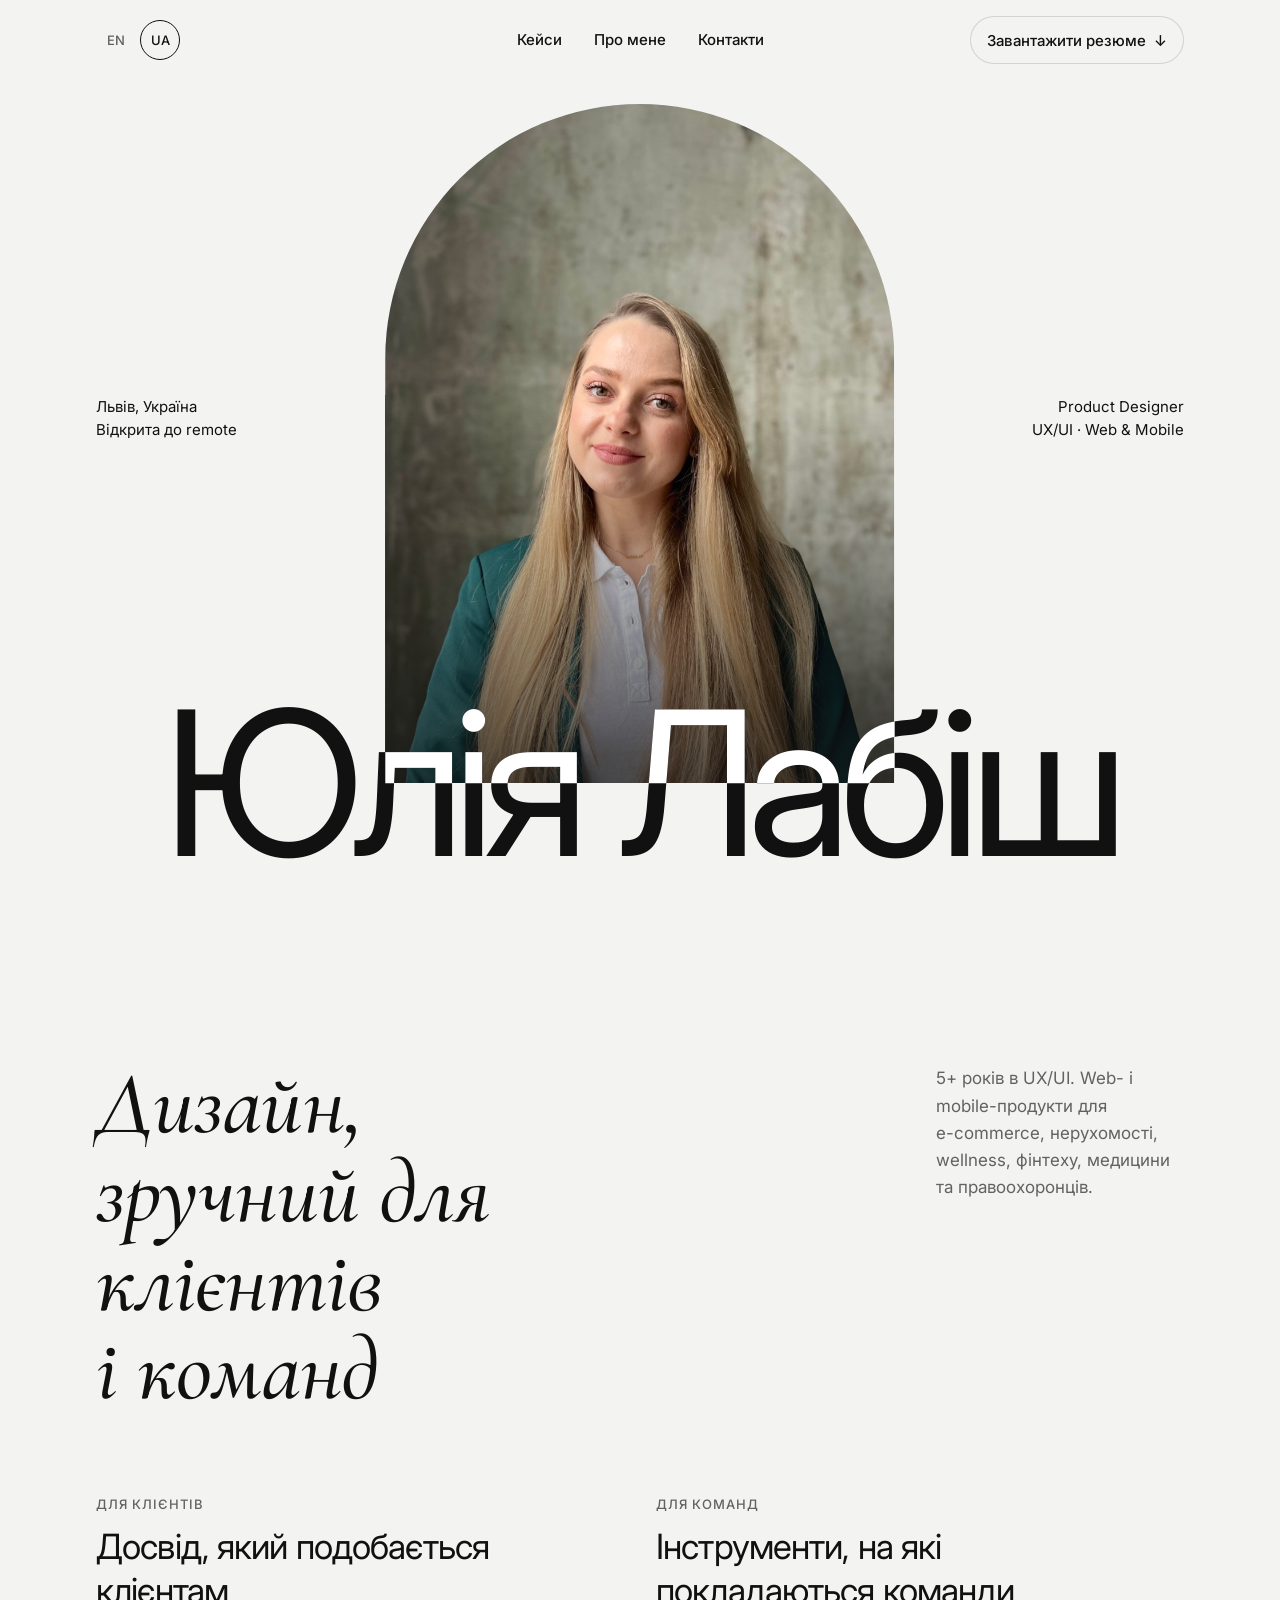
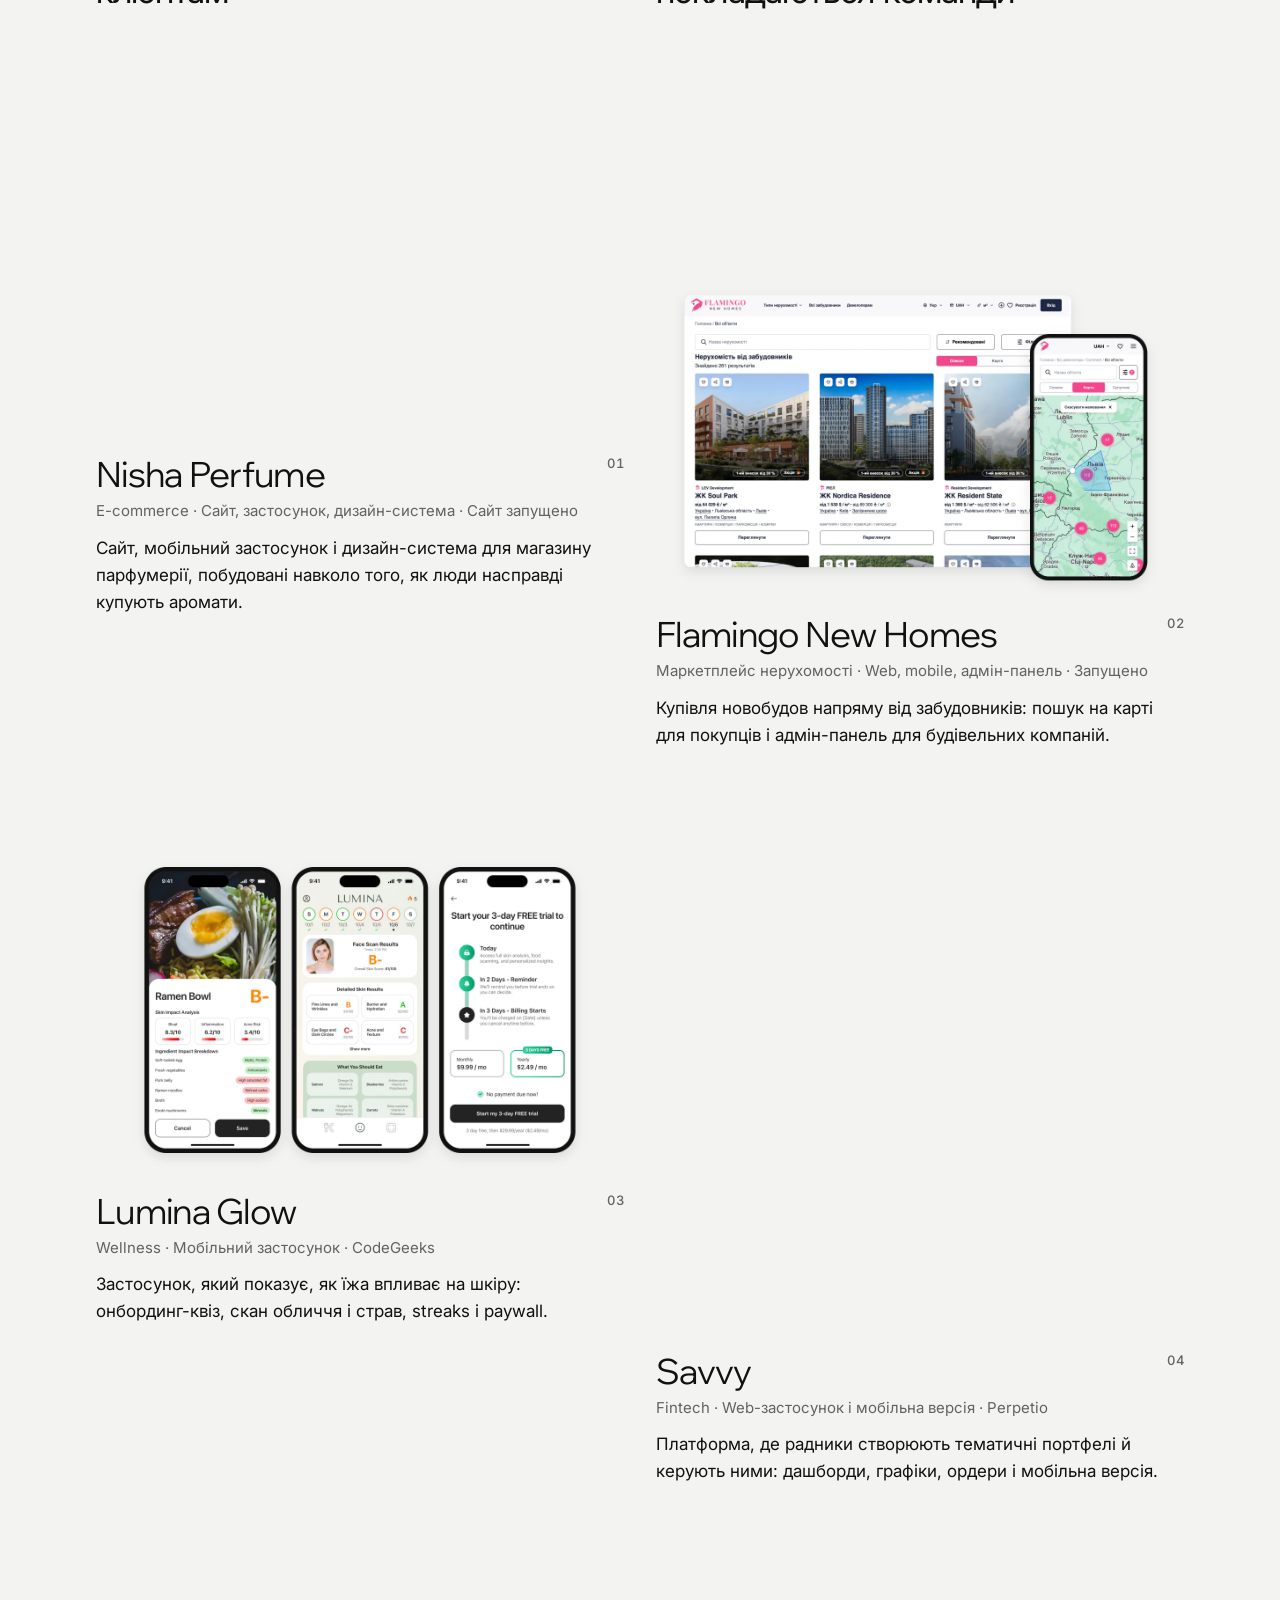
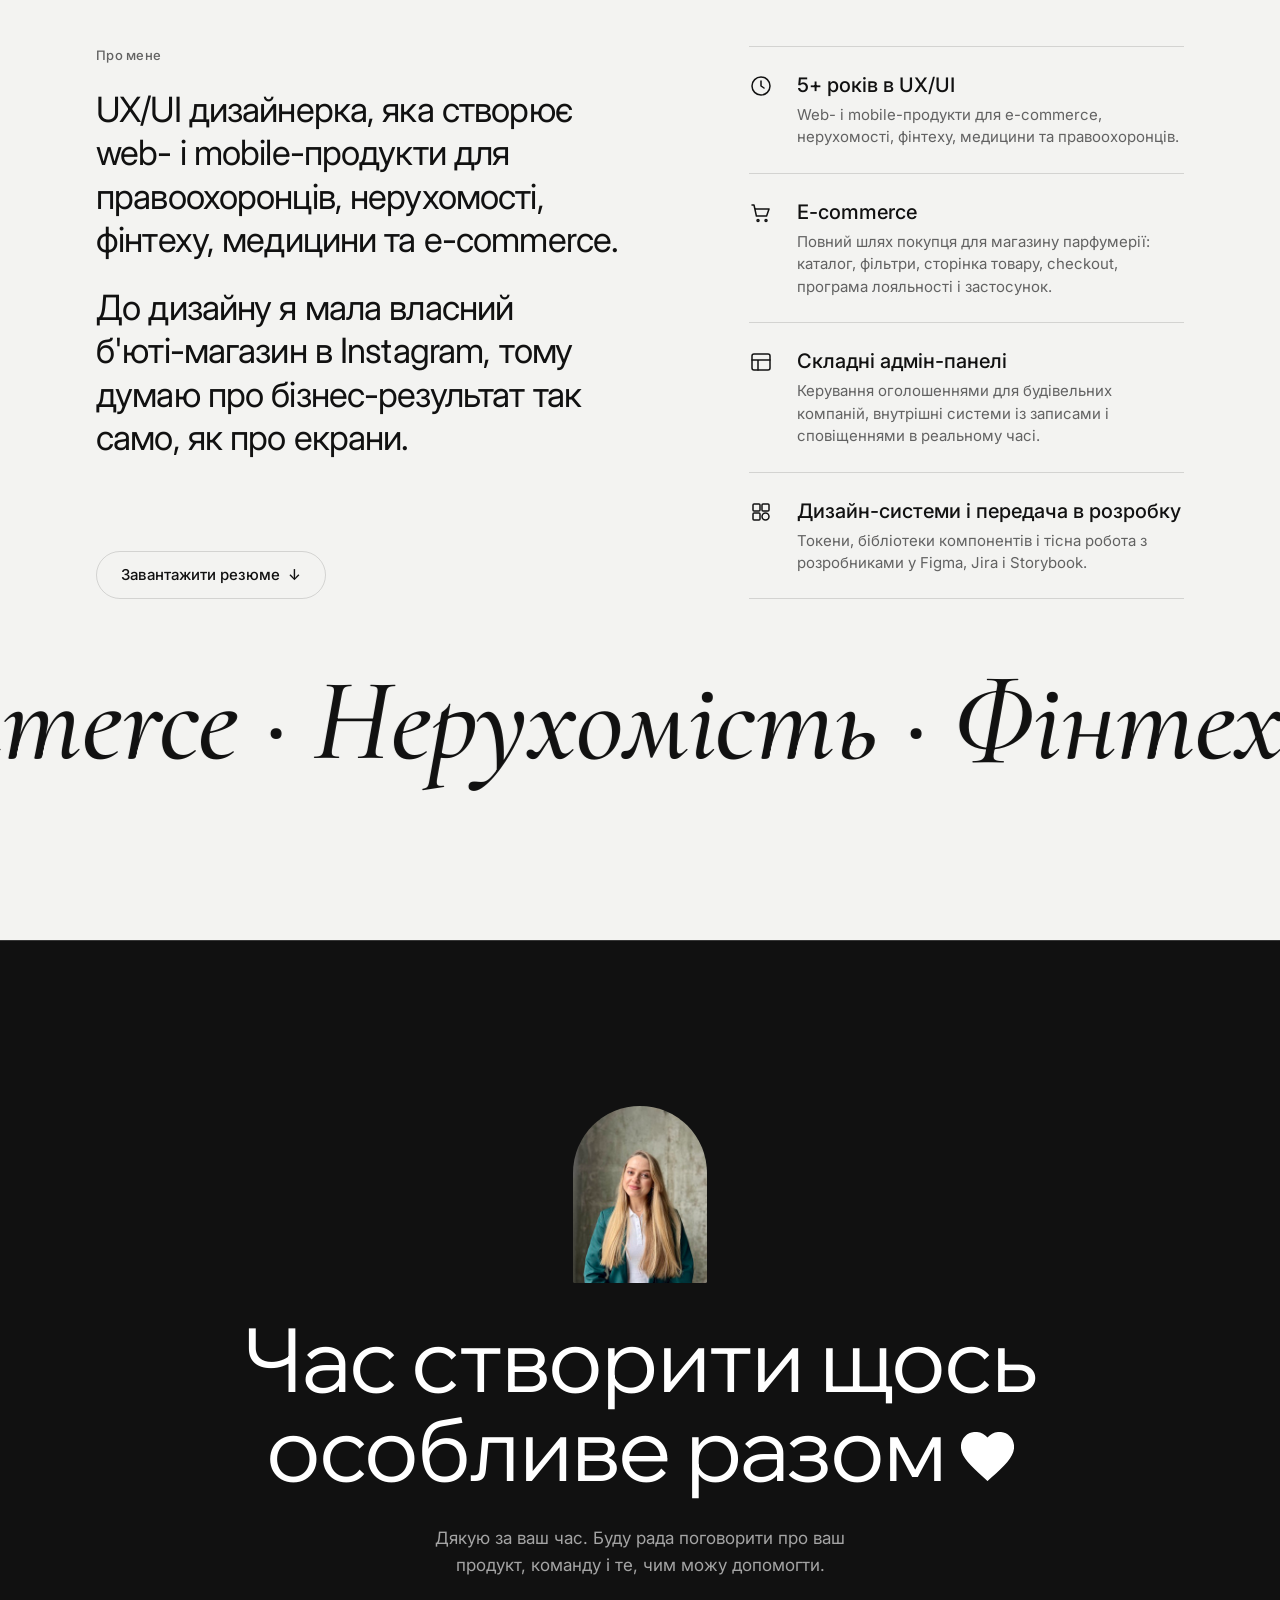
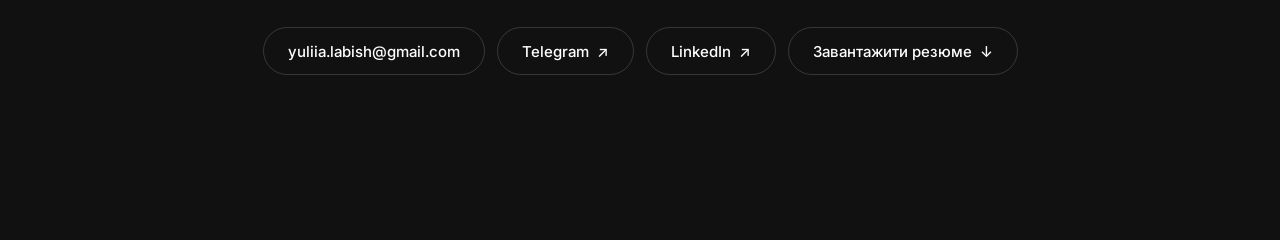
==== uk/index.html @ ba29f900 "Portfolio site: home, four case studies, EN and UA Static HTML, CSS and a little JavaScript. Heading" ====
<!doctype html>
<html lang="uk">
<head>
  <meta charset="utf-8">
  <meta name="viewport" content="width=device-width, initial-scale=1">
  <title>Юлія Лабіш · Product Designer (UX/UI)</title>
  <meta name="description" content="Юлія Лабіш, Product Designer (UX/UI) зі Львова. Web- і mobile-продукти: e-commerce, нерухомість, wellness і fintech.">
  <link rel="canonical" href="https://yuliia-labish.github.io/uk/">
  <link rel="alternate" hreflang="en" href="https://yuliia-labish.github.io/">
  <link rel="alternate" hreflang="uk" href="https://yuliia-labish.github.io/uk/">
  <link rel="alternate" hreflang="x-default" href="https://yuliia-labish.github.io/">
  <script>
    document.documentElement.classList.add('js');
    // the loading screen plays only on the first visit; later pages and language switches open at once
    try { if (sessionStorage.getItem('yl-instant') || sessionStorage.getItem('yl-loaded')) document.documentElement.classList.add('no-curtain'); } catch (e) {}
    // phones: no loading screen at all, the page shows straight away
    if (window.innerWidth < 768) document.documentElement.classList.add('no-curtain');
    // safety net: never leave the loader on screen
    setTimeout(function () {
      var c = document.querySelector('.curtain'); if (c) c.classList.add('is-up');
      document.querySelectorAll('img').forEach(function (i) { if (i.naturalWidth) i.classList.add('is-loaded'); });
    }, 4000);
  </script>
  <link rel="icon" href="../assets/img/brand/favicon-32.png" sizes="32x32" type="image/png">
  <link rel="apple-touch-icon" href="../assets/img/brand/apple-touch-icon.png">
  <!-- link preview in messengers and LinkedIn: full https:// addresses -->
  <meta property="og:type" content="website">
  <meta property="og:locale" content="uk_UA">
  <meta property="og:title" content="Юлія Лабіш · Product Designer (UX/UI)">
  <meta property="og:description" content="Юлія Лабіш, Product Designer (UX/UI) зі Львова. Web- і mobile-продукти: e-commerce, нерухомість, wellness і fintech.">
  <meta property="og:url" content="https://yuliia-labish.github.io/uk/">
  <meta property="og:image" content="https://yuliia-labish.github.io/assets/img/brand/og-image.jpg">
  <meta property="og:image:width" content="1200">
  <meta property="og:image:height" content="630">
  <meta property="og:image:alt" content="Yuliia Labish, Product Designer · UX/UI · Web &amp; Mobile">
  <meta name="twitter:card" content="summary_large_image">
  <link rel="preload" as="image" href="../assets/img/photo/yuliia-labish.jpg" fetchpriority="high">
  <link rel="preconnect" href="https://fonts.googleapis.com">
  <link rel="preconnect" href="https://fonts.gstatic.com" crossorigin>
  <link href="https://fonts.googleapis.com/css2?family=Cormorant+Garamond:ital,wght@1,500&family=Inter:wght@400;500;600&family=Wix+Madefor+Display:wght@400&display=swap" rel="stylesheet">
  <link rel="stylesheet" href="../assets/css/style.css">
</head>
<body>
  <div class="curtain" aria-hidden="true">
    <div class="curtain__inner"><span>Юлія Лабіш</span><span class="curtain__count">0</span></div>
  </div>

  <a class="skip-link" href="#main">Перейти до змісту</a>

  <header class="site-header">
    <div class="container site-header__inner">
      <button class="menu-toggle" type="button" aria-expanded="false" aria-controls="site-nav" data-open="Меню" data-close="Закрити">
        <span class="menu-toggle__dot" aria-hidden="true"></span><span class="menu-toggle__label">Меню</span>
      </button>
      <nav class="nav" id="site-nav" aria-label="Головне меню">
        <div class="lang" aria-label="Мова">
          <a href="../index.html" hreflang="en" lang="en" aria-label="English version">EN</a>
          <span aria-current="true">UA</span>
        </div>
        <ul class="nav__list">
          <li><a href="#work">Кейси</a></li>
          <li><a href="#about">Про мене</a></li>
          <li><a href="#contact">Контакти</a></li>
        </ul>
      </nav>
      <a class="btn btn--small header-cv" href="../assets/files/yuliia-labish-cv-ua.pdf" download aria-label="Завантажити резюме (PDF)"><span class="header-cv__full">Завантажити резюме</span><span class="header-cv__short" aria-hidden="true">CV</span><span class="header-cv__arrow" aria-hidden="true">↓</span></a>
    </div>
  </header>

  <main id="main">
    <section class="hero" aria-labelledby="hero-title">
      <h1 class="visually-hidden" id="hero-title">Юлія Лабіш, Product Designer (UX/UI)</h1>

      <div class="hero__photo">
        <img src="../assets/img/photo/yuliia-labish.jpg" width="1000" height="1333" alt="Портрет Юлії Лабіш у зеленому жакеті на тлі бетонної стіни." fetchpriority="high">
      </div>

      <div class="hero__meta">
        <p class="hero__loc">Львів, Україна<br>Відкрита до remote</p>
        <p class="hero__role">Product Designer<br>UX/UI · Web &amp; Mobile</p>
      </div>

      <p class="hero__name" aria-hidden="true"><span>Юлія</span> <span>Лабіш</span><span class="hero__name-light"><span>Юлія</span> <span>Лабіш</span></span></p>
    </section>

    <section class="statement" aria-labelledby="statement-title" data-apart>
      <div class="container">
        <div class="grid statement__top">
          <h2 class="statement__title" id="statement-title">Дизайн, зручний для клієнтів і&nbsp;команд</h2>
          <p class="statement__side">5+ років в UX/UI. <span class="nowrap">Web-</span> і <span class="nowrap">mobile-продукти</span> для <span class="nowrap">e-commerce</span>, нерухомості, wellness, фінтеху, медицини та правоохоронців.</p>
        </div>
        <div class="grid statement__pair">
          <div class="statement__half statement__half--l"><p class="statement__tag">Для клієнтів</p><p class="statement__phrase">Досвід, який подобається клієнтам</p></div>
          <div class="statement__half statement__half--r"><p class="statement__tag">Для команд</p><p class="statement__phrase">Інструменти, на які покладаються команди</p></div>
        </div>
      </div>
    </section>

    <section class="work" id="work" aria-labelledby="work-title">
      <div class="container">
        <h2 class="visually-hidden" id="work-title">Вибрані роботи</h2>

        <ul class="cards">
          <li class="card">
            <div class="card__media reveal-img">
              <picture><source media="(max-width: 767px)" srcset="../assets/img/cases/nisha-perfume-m.webp 1200w, ../assets/img/cases/nisha-perfume-m-2x.webp 2400w" sizes="100vw" width="1200" height="1000"><img src="../assets/img/cases/nisha-perfume.webp" srcset="../assets/img/cases/nisha-perfume.webp 1200w, ../assets/img/cases/nisha-perfume-2x.webp 2400w" sizes="(min-width: 768px) 50vw, 100vw" width="1200" height="750" alt="Сторінка товару Angels' Share у Nisha Perfume на десктопі й телефоні: вибір об'єму від 2 мл, рейтинг і кнопка «Додати в кошик»." loading="lazy"></picture>
            </div>
            <div class="card__body reveal-up">
              <h3 class="card__title"><a href="cases/nisha-perfume.html">Nisha Perfume</a></h3>
              <span class="card__index" aria-hidden="true">01</span>
              <p class="card__type"><span class="nowrap">E-commerce</span> · Сайт, застосунок, <span class="nowrap">дизайн-система</span> · Сайт запущено</p>
              <p class="card__text">Сайт, мобільний застосунок і <span class="nowrap">дизайн-система</span> для магазину парфумерії, побудовані навколо того, як люди насправді купують аромати.</p>
            </div>
          </li>

          <li class="card">
            <div class="card__media reveal-img">
              <picture><source media="(max-width: 767px)" srcset="../assets/img/cases/flamingo-new-homes-m.webp 1200w, ../assets/img/cases/flamingo-new-homes-m-2x.webp 2400w" sizes="100vw" width="1200" height="1000"><img src="../assets/img/cases/flamingo-new-homes.webp" srcset="../assets/img/cases/flamingo-new-homes.webp 1200w, ../assets/img/cases/flamingo-new-homes-2x.webp 2400w" sizes="(min-width: 768px) 50vw, 100vw" width="1200" height="750" alt="Flamingo New Homes на десктопі й телефоні: каталог на живому сайті з ЖК Soul Park, Nordica Residence і Resident State та мапа на телефоні з намальованою зоною пошуку навколо Львова." loading="lazy"></picture>
            </div>
            <div class="card__body reveal-up">
              <h3 class="card__title"><a href="cases/flamingo-new-homes.html">Flamingo New Homes</a></h3>
              <span class="card__index" aria-hidden="true">02</span>
              <p class="card__type">Маркетплейс нерухомості · Web, mobile, <span class="nowrap">адмін-панель</span> · Запущено</p>
              <p class="card__text">Купівля новобудов напряму від забудовників: пошук на карті для покупців і <span class="nowrap">адмін-панель</span> для будівельних компаній.</p>
            </div>
          </li>

          <li class="card">
            <div class="card__media reveal-img">
              <picture><source media="(max-width: 767px)" srcset="../assets/img/cases/lumina-glow-m.webp 1200w, ../assets/img/cases/lumina-glow-m-2x.webp 2400w" sizes="100vw" width="1200" height="1000"><img src="../assets/img/cases/lumina-glow.webp" srcset="../assets/img/cases/lumina-glow.webp 1200w, ../assets/img/cases/lumina-glow-2x.webp 2400w" sizes="(min-width: 768px) 50vw, 100vw" width="1200" height="750" alt="Lumina Glow на трьох телефонах: скан рамену з оцінкою B-, дашборд шкіри з результатами скану обличчя і пейвол із 3-денним безкоштовним періодом." loading="lazy"></picture>
            </div>
            <div class="card__body reveal-up">
              <h3 class="card__title"><a href="cases/lumina-glow.html">Lumina Glow</a></h3>
              <span class="card__index" aria-hidden="true">03</span>
              <p class="card__type">Wellness · Мобільний застосунок · CodeGeeks</p>
              <p class="card__text">Застосунок, який показує, як їжа впливає на шкіру: онбординг-квіз, скан обличчя і страв, streaks і paywall.</p>
            </div>
          </li>

          <li class="card">
            <div class="card__media reveal-img">
              <picture><source media="(max-width: 767px)" srcset="../assets/img/cases/savvy-m.webp 1200w, ../assets/img/cases/savvy-m-2x.webp 2400w" sizes="100vw" width="1200" height="1000"><img src="../assets/img/cases/savvy.webp" srcset="../assets/img/cases/savvy.webp 1200w, ../assets/img/cases/savvy-2x.webp 2400w" sizes="(min-width: 768px) 50vw, 100vw" width="1200" height="750" alt="Savvy на екрані комп’ютера і телефоні: дашборд творця з заробітком, останніми угодами й результатами за ETX і мобільний дашборд." loading="lazy"></picture>
            </div>
            <div class="card__body reveal-up">
              <h3 class="card__title"><a href="cases/savvy.html">Savvy</a></h3>
              <span class="card__index" aria-hidden="true">04</span>
              <p class="card__type">Fintech · <span class="nowrap">Web-</span>застосунок і мобільна версія · Perpetio</p>
              <p class="card__text">Платформа, де радники створюють тематичні портфелі й керують ними: дашборди, графіки, ордери і мобільна версія.</p>
            </div>
          </li>
        </ul>
      </div>
    </section>

    <section class="about" id="about" aria-labelledby="about-title">
      <div class="container grid about__grid">
        <div class="about__intro reveal-up">
          <h2 class="label" id="about-title">Про мене</h2>
          <div class="about__text">
            <p class="about__lead">UX/UI дизайнерка, яка створює <span class="nowrap">web-</span> і <span class="nowrap">mobile-продукти</span> для правоохоронців, нерухомості, фінтеху, медицини та <span class="nowrap">e-commerce</span>.</p>
            <p class="about__lead">До дизайну я мала власний <span class="nowrap">б'юті-магазин</span> в Instagram, тому думаю про бізнес-результат так само, як про екрани.</p>
          </div>
          <div class="about__actions"><a class="btn" href="../assets/files/yuliia-labish-cv-ua.pdf" download>Завантажити резюме<span aria-hidden="true">↓</span></a></div>
        </div>
        <ul class="strengths" data-list>
          <li><strong>5+ років в UX/UI</strong><span>Web- і <span class="nowrap">mobile-продукти</span> для <span class="nowrap">e-commerce</span>, нерухомості, фінтеху, медицини та правоохоронців.</span></li>
          <li><strong><span class="nowrap">E-commerce</span></strong><span>Повний шлях покупця для магазину парфумерії: каталог, фільтри, сторінка товару, checkout, програма лояльності і застосунок.</span></li>
          <li><strong>Складні <span class="nowrap">адмін-панелі</span></strong><span>Керування оголошеннями для будівельних компаній, внутрішні системи із записами і сповіщеннями в реальному часі.</span></li>
          <li><strong>Дизайн-системи і передача в розробку</strong><span>Токени, бібліотеки компонентів і тісна робота з розробниками у Figma, Jira і Storybook.</span></li>
        </ul>
      </div>
    </section>

    <div class="ticker" aria-hidden="true">
      <div class="marquee" data-marquee="0.8">
        <span class="marquee__item">E-commerce · Нерухомість · Фінтех · Wellness · Медицина · Правоохоронці · Соціальні застосунки ·</span>
      </div>
    </div>
  </main>

  <footer class="site-footer" id="contact">
    <div class="container">
      <div class="footer__head">
        <img class="footer__avatar" src="../assets/img/photo/yuliia-labish-avatar.jpg" width="144" height="192" alt="" loading="lazy">
        <h2 class="footer__title">Час створити щось особливе <span class="nowrap">разом <span class="footer__heart" aria-hidden="true"></span></span></h2>
      </div>
      <p class="footer__note">Дякую за ваш час. Буду рада поговорити про ваш продукт, команду і те, чим можу допомогти.</p>
      <ul class="contacts">
        <li><a class="btn btn--dark" href="mailto:yuliia.labish@gmail.com">yuliia.labish@gmail.com</a></li>
        <li><a class="btn btn--dark" href="https://t.me/yulia_labish" target="_blank" rel="noopener">Telegram<span aria-hidden="true">↗</span></a></li>
        <li><a class="btn btn--dark" href="https://www.linkedin.com/in/yuliia-labish" target="_blank" rel="noopener">LinkedIn<span aria-hidden="true">↗</span></a></li>
        <li><a class="btn btn--dark" href="../assets/files/yuliia-labish-cv-ua.pdf" download>Завантажити резюме<span aria-hidden="true">↓</span></a></li>
      </ul>
    </div>
  </footer>

  <a class="float-cta" href="#contact">Написати мені</a>
  <div class="cursor" aria-hidden="true">Відкрити</div>

  <script src="../assets/js/main.js" defer></script>
</body>
</html>
---- assets/css/style.css ----
/* ==========================================================
   Yuliia Labish — portfolio
   Every value comes from the tokens below (see design-system.md).
   Mobile first. Breakpoints: 768px (tablet), 1100px (desktop).
   Motion is progressive: without JS or with reduced motion
   everything is visible and static.
   ========================================================== */

:root {
  /* color */
  --bg: #f3f3f1;
  --surface: #e9e8e4;
  --text: #111111;
  --text-muted: #626262;
  --accent: #000000;
  --accent-contrast: #ffffff;
  --line: rgba(17, 17, 17, 0.14);
  --dark: #111111; /* the same black as the text: two blacks in the palette, #000 accent and #111 */
  --dark-muted: rgba(255, 255, 255, 0.62);
  --dark-line: rgba(255, 255, 255, 0.16);
  /* soft iridescent colors for the one-time shimmer on the footer headline only */
  --iris-pink: #ff7ab3;
  --iris-violet: #a17dff;
  --iris-blue: #66b8ff;
  --iris-mint: #62ecc2;
  --iris-sun: #ffd96b;

  /* spacing, 8 pt scale */
  --space-1: 4px;
  --space-2: 8px;
  --space-3: 12px;
  --space-4: 16px;
  --space-5: 24px;
  --space-6: 32px;
  --space-7: 48px;
  --space-8: 64px;
  --space-9: 96px;
  --space-10: 128px;
  --space-11: 160px;

  /* grid */
  --cols: 4;
  --margin: 20px;            /* the one exception to the 8 pt scale */
  --gutter: var(--space-4);
  --page-max: 1440px;
  --section: var(--space-9);

  /* type: Inter; fluid sizes interpolate between 375px and 1440px */
  --font: 'Inter', system-ui, -apple-system, 'Segoe UI', sans-serif;
  --font-accent: 'Cormorant Garamond', Georgia, serif; /* italic accent: the intro headline and the running line */
  --font-heading: 'Wix Madefor Display', var(--font); /* headings: even Latin and Cyrillic in one style; text stays Inter */
  --heading-weight: 400;
  --heading-tracking: -0.02em;
  --name-weight: 400;           /* the big name in the intro is set in Inter in both languages, like a logo */
  --name-tracking: -0.055em;
  --text-display: min(calc((100vw - var(--margin) * 2) / 5.4), 318px); /* "Yuliia Labish" in Inter is about 5.3em wide: the name fills the width between the margins */
  --text-display-stack: 31.8vw; /* the name on two lines on phones */
  --text-h1: clamp(48px, 31.1px + 4.507vw, 96px);
  --text-ticker: clamp(56px, 30.65px + 6.761vw, 128px);
  --text-h2: clamp(32px, 20.73px + 3.005vw, 64px);
  --text-h3: clamp(28px, 25.18px + 0.751vw, 36px);
  --text-h4: 24px;
  --text-body-l: 20px;
  --text-body: 17px;
  --text-small: 15px;
  --text-caption: 13px;

  /* sizes */
  --size-control: 40px;
  --size-tap: 48px;
  --size-cursor: 96px;
  --size-photo: 640px;
  --photo-share: 40vw;  /* the intro photo's share of the screen width from 768 px (44vw on desktop) */
  --header-h: calc(var(--size-tap) + var(--space-4) * 2);

  /* shape */
  --border: 1px;
  --focus: 2px;
  --radius-s: 4px;
  --radius-m: 24px;
  --radius-pill: 999px;
  --radius-round: 50%;
  --shadow-float: 0 var(--space-3) var(--space-6) rgba(0, 0, 0, 0.22);

  /* motion */
  --dur-fast: 200ms;
  --dur-base: 400ms;
  --dur-slow: 800ms;
  --dur-slower: 1200ms;
  --dur-loop: 6000ms;
  --stagger: 60ms;
  --ease: cubic-bezier(0.76, 0, 0.24, 1);
  --ease-out: cubic-bezier(0.22, 1, 0.36, 1);
}

@media (min-width: 768px) {
  :root {
    --cols: 8;
    --margin: var(--space-7);
    --gutter: var(--space-5);
    --section: var(--space-10);
  }
}
@media (min-width: 1100px) {
  :root {
    --cols: 12;
    --margin: var(--space-9);
    --gutter: var(--space-6);
    --photo-share: 44vw;
    --section: var(--space-11);
  }
}

/* ---------- Base ---------- */

*, *::before, *::after { box-sizing: border-box; }

html { -webkit-text-size-adjust: 100%; }
/* menu links like "Contacts" glide to their section */
@media (prefers-reduced-motion: no-preference) {
  html { scroll-behavior: smooth; }
}

body {
  margin: 0;
  background: var(--bg);
  color: var(--text);
  font-family: var(--font);
  font-size: var(--text-body);
  line-height: 1.6;
  -webkit-font-smoothing: antialiased;
  overflow-x: hidden;
}

img { display: block; max-width: 100%; height: auto; }
/* images stay invisible until loaded (main.js adds .is-loaded); the gray surface shows meanwhile */
.js img { opacity: 0; transition: opacity var(--dur-base) ease; }
.js img.is-loaded { opacity: 1; }
a { color: inherit; }
h1, h2, h3, p { margin: 0; }
h1, h2, h3 { font-weight: 500; }
/* headings in Wix Madefor Display; the small caption headings (.label) and the italic intro line keep their own fonts */
:is(h1, h2, h3):not(.label, .statement__title), .nav__list a, .next-card__name {
  font-family: var(--font-heading);
  font-weight: var(--heading-weight);
  letter-spacing: var(--heading-tracking);
}
/* the big name in the intro is a logo: Inter in both languages */
.hero__name {
  font-family: var(--font);
  font-weight: var(--name-weight);
  letter-spacing: var(--name-tracking);
}

:focus-visible {
  outline: var(--focus) solid var(--accent);
  outline-offset: var(--space-1);
  border-radius: var(--radius-s);
}

.container {
  width: 100%;
  max-width: var(--page-max);
  margin: 0 auto;
  padding: 0 var(--margin);
}

/* 4 / 8 / 12 column grid */
.grid {
  display: grid;
  grid-template-columns: repeat(var(--cols), minmax(0, 1fr));
  column-gap: var(--gutter);
}
.grid > * { grid-column: 1 / -1; }

/* hyphenated terms (e-commerce) never break at the hyphen */
.nowrap { white-space: nowrap; }

.visually-hidden {
  position: absolute !important;
  width: 1px; height: 1px;
  overflow: hidden;
  clip: rect(0 0 0 0);
  white-space: nowrap;
}

.skip-link {
  position: fixed;
  left: var(--margin);
  top: calc(var(--space-9) * -1);
  z-index: 200;
  padding: var(--space-3) var(--space-5);
  background: var(--accent);
  color: var(--accent-contrast);
  border-radius: var(--radius-pill);
  text-decoration: none;
}
.skip-link:focus { top: var(--space-3); }

.label {
  font-size: var(--text-caption);
  line-height: 1.4;
  letter-spacing: 0.02em;
  font-weight: 500;
  color: var(--text-muted);
}

/* ---------- Loader + page curtain ---------- */

.curtain {
  position: fixed;
  inset: 0;
  z-index: 150;
  display: none;
  align-items: center;
  justify-content: center;
  background: var(--dark);
  color: var(--accent-contrast);
  pointer-events: none;
}
/* curved bottom edge while it slides away */
.curtain::after {
  content: "";
  position: absolute;
  left: -10%;
  right: -10%;
  top: 100%;
  height: 22vh;
  background: var(--dark);
  border-radius: 0 0 var(--radius-round) var(--radius-round);
}
.js .curtain { display: flex; }
.curtain.is-up { transform: translateY(-122%); transition: transform var(--dur-slow) var(--ease); }
.curtain.is-skip,
.no-curtain .curtain { display: none; }

/* thin loading bar: shows only when the next page is slow to open */
.load-bar {
  position: fixed;
  top: 0;
  left: 0;
  right: 0;
  z-index: 160;
  height: calc(var(--border) * 2);
  overflow: hidden;
  opacity: 0;
  pointer-events: none;
  transition: opacity var(--dur-fast) ease;
}
.load-bar::before {
  content: "";
  position: absolute;
  inset: 0;
  width: 40%;
  background: var(--accent);
  transform: translateX(-100%);
}
.load-bar.is-on { opacity: 1; }
.load-bar.is-on::before { animation: load-bar calc(var(--dur-slower) * 1) var(--ease) infinite; }
@keyframes load-bar {
  from { transform: translateX(-100%); }
  to { transform: translateX(250%); }
}
@media (prefers-reduced-motion: reduce) {
  .load-bar::before { width: 100%; transform: none; opacity: 0.4; }
}

.curtain__inner {
  display: flex;
  align-items: baseline;
  gap: var(--space-4);
  font-size: var(--text-h3);
  font-weight: 500;
  letter-spacing: -0.025em;
}
.curtain__count {
  min-width: 3ch;
  font-variant-numeric: tabular-nums;
  color: var(--dark-muted);
}

/* ---------- Buttons ---------- */

.btn {
  position: relative;
  display: inline-flex;
  align-items: center;
  justify-content: center;
  gap: var(--space-2);
  min-height: var(--size-tap);
  padding: 0 var(--space-5);
  border: var(--border) solid var(--line);
  border-radius: var(--radius-pill);
  font: inherit;
  font-size: var(--text-small);
  font-weight: 500;
  line-height: 1;
  text-decoration: none;
  white-space: nowrap;
  overflow: hidden;
  isolation: isolate;
  transition: color var(--dur-base) var(--ease), border-color var(--dur-base) var(--ease);
}
.btn::before {
  content: "";
  position: absolute;
  inset: 0;
  z-index: -1;
  border-radius: var(--radius-pill);
  background: var(--accent);
  transform: translateY(101%);
  transition: transform var(--dur-base) var(--ease);
}
.btn:hover { color: var(--accent-contrast); border-color: var(--accent); }
.btn:hover::before { transform: translateY(0); }
.btn--small { padding: 0 var(--space-4); }
.btn--dark { border-color: var(--dark-line); color: var(--accent-contrast); }
.btn--dark::before { background: var(--accent-contrast); }
.btn--dark:hover { color: var(--accent); border-color: var(--accent-contrast); }

/* ---------- Header ---------- */

.site-header {
  position: absolute;
  top: 0; left: 0; right: 0;
  z-index: 60;
}
.site-header__inner {
  display: flex;
  align-items: center;
  gap: var(--space-2);
  min-height: var(--header-h);
}
/* resume CTA on the left; the name lives in the hero and the footer */
.header-cv { position: relative; z-index: 120; order: -1; margin-right: auto; background: var(--bg); }
.header-cv__short { display: none; }

.menu-toggle {
  position: relative;
  z-index: 120;
  order: 3;
  display: inline-flex;
  align-items: center;
  gap: var(--space-2);
  min-height: var(--size-tap);
  padding: 0 var(--space-5);
  border: 0;
  border-radius: var(--radius-pill);
  background: var(--accent);
  color: var(--accent-contrast);
  font: inherit;
  font-size: var(--text-small);
  font-weight: 500;
  line-height: 1;
  cursor: pointer;
}
.menu-toggle__dot {
  width: var(--space-2);
  height: var(--space-2);
  border-radius: var(--radius-round);
  background: currentColor;
  transition: transform var(--dur-base) var(--ease);
}
.menu-toggle[aria-expanded="true"] { background: var(--accent-contrast); color: var(--accent); }
.menu-toggle[aria-expanded="true"] .menu-toggle__dot { transform: scale(1.5); }

/* phone: full-screen dark menu */
.nav {
  position: fixed;
  inset: 0;
  z-index: 110;
  display: flex;
  flex-direction: column;
  justify-content: space-between;
  padding: var(--space-10) var(--margin) var(--space-7);
  background: var(--dark);
  color: var(--accent-contrast);
  visibility: hidden;
  clip-path: circle(0% at calc(100% - var(--space-8)) calc(var(--header-h) / 2));
  transition: clip-path var(--dur-slow) var(--ease), visibility 0s var(--dur-slow);
}
.nav.is-open {
  visibility: visible;
  clip-path: circle(150% at calc(100% - var(--space-8)) calc(var(--header-h) / 2));
  transition: clip-path var(--dur-slow) var(--ease);
}
/* phone menu: big links with room between them, so a finger hits the right one */
.nav__list { display: flex; flex-direction: column; gap: var(--space-4); list-style: none; margin: 0; padding: 0; }
.nav__list li { overflow: hidden; }
.nav__list a {
  display: block;
  padding: var(--space-2) 0;
  font-size: var(--text-h1);
  line-height: 1;
  text-decoration: none;
  transform: translateY(110%);
  transition: transform var(--dur-slow) var(--ease-out);
}
.nav.is-open .nav__list a { transform: none; }
.nav.is-open .nav__list li:nth-child(2) a { transition-delay: var(--stagger); }
.nav.is-open .nav__list li:nth-child(3) a { transition-delay: calc(var(--stagger) * 2); }
.nav.is-open .nav__list li:nth-child(4) a { transition-delay: calc(var(--stagger) * 3); }
.nav :focus-visible { outline-color: var(--accent-contrast); }

/* in the phone menu the languages sit at the bottom */
.lang { order: 2; display: flex; gap: var(--space-1); font-size: var(--text-small); font-weight: 500; }
.lang a, .lang span {
  display: inline-flex;
  align-items: center;
  justify-content: center;
  min-width: var(--size-tap);
  min-height: var(--size-tap);
  border-radius: var(--radius-pill);
  text-decoration: none;
}
.lang span { border: var(--border) solid currentColor; }
/* the inactive language is a palette gray, not a see-through tint (WCAG AA contrast) */
.lang a { color: var(--dark-muted); transition: color var(--dur-fast) ease; }
.lang a:hover { color: inherit; }

/* desktop: languages left, menu on the page's center axis, resume right.
   Equal 1fr side columns keep the menu centered whatever the side widths.
   Phones and tablets keep the Menu button: the Ukrainian links don't fit there. */
@media (min-width: 1100px) {
  .site-header__inner {
    display: grid;
    grid-template-columns: 1fr auto 1fr;
    align-items: center;
  }
  .menu-toggle { display: none; }
  .header-cv { grid-column: 3; grid-row: 1; justify-self: end; margin: 0; }
  .nav {
    position: static;
    grid-column: 1 / -1;
    grid-row: 1;
    display: grid;
    grid-template-columns: 1fr auto 1fr;
    align-items: center;
    padding: 0;
    background: none;
    color: inherit;
    visibility: visible;
    clip-path: none;
    transition: none;
  }
  .nav__list { grid-column: 2; flex-direction: row; gap: var(--space-6); }
  .nav__list li { overflow: visible; }
  .nav__list a {
    position: relative;
    display: inline-flex;
    align-items: center;
    min-height: var(--size-tap);
    padding: 0;
    font-family: var(--font); /* same as the "Download resume" button: Inter 500 */
    font-size: var(--text-small);
    font-weight: 500;
    line-height: 1.5;
    letter-spacing: 0;
    transform: none;
    transition: none;
  }
  /* dot under the hovered link */
  .nav__list a::after {
    content: "";
    position: absolute;
    left: 50%;
    bottom: var(--space-1);
    width: var(--space-1);
    height: var(--space-1);
    border-radius: var(--radius-round);
    background: currentColor;
    transform: translateX(-50%) scale(0);
    transition: transform var(--dur-base) var(--ease);
  }
  .nav__list a:hover::after, .nav__list a[aria-current="page"]::after { transform: translateX(-50%) scale(1.5); }
  .nav :focus-visible { outline-color: var(--accent); }
  .lang { grid-column: 1; grid-row: 1; justify-self: start; order: 0; font-size: var(--text-caption); }
  .lang a, .lang span { min-width: var(--size-control); min-height: var(--size-control); }
  .lang a { color: var(--text-muted); }
}

/* ---------- Hero ---------- */

/* phone: photo across the content width, the name overlapping its bottom, then location and role */
.hero {
  /* the bottom edge of the photo cuts the name at half the height of the capitals:
     the top half of the letters over the photo is white, the bottom half black.
     Inter: ascent 0.969em, descent 0.242em, capitals 0.727em → with line-height L the baseline is
     (L + 0.727) / 2 from the top of the line; half the capitals is 0.364em above it */
  --name-baseline-stack: calc(var(--text-display-stack) * 0.43);  /* L = 0.86, phones: from the top of the first line */
  --name-below-baseline: calc(var(--text-display) * 0.46);        /* L = 0.92, desktop: from the bottom of the line */
  position: relative;
  display: flex;
  flex-direction: column;
  justify-content: flex-end;
  padding: var(--space-9) 0 var(--space-5);
  overflow: hidden;
}

/* phones: the arch shrinks with the screen height, so buttons, photo, name and the
   "Based in" row always fit one screen. Height left for the photo = screen − top padding
   − meta row (gap + two lines) − bottom padding − the part of the name below the photo
   (two lines × 0.86 minus the 0.43em of the first line that overlaps the photo ≈ 1.29em); width = height × 3/4 */
.hero__photo {
  position: relative;
  width: min(
    100% - var(--margin) * 2,
    var(--size-photo),
    (100vh - var(--space-9) - var(--space-5) * 2 - var(--text-small) * 3 - var(--text-display-stack) * 1.29) * 0.75
  );
  width: min(
    100% - var(--margin) * 2,
    var(--size-photo),
    (100svh - var(--space-9) - var(--space-5) * 2 - var(--text-small) * 3 - var(--text-display-stack) * 1.29) * 0.75
  );
  margin: 0 auto;
  aspect-ratio: 3 / 4;
  overflow: hidden;
  border-radius: var(--radius-pill) var(--radius-pill) 0 0; /* arch with a straight bottom: the name changes colour along a crisp line */
  background: var(--surface);
}
/* a soft shade at the bottom of the arch, where the white letters of the name sit */
.hero__photo::after {
  content: "";
  position: absolute;
  inset: 0;
  background: linear-gradient(to bottom, transparent 45%, color-mix(in srgb, var(--dark) 72%, transparent));
  pointer-events: none;
}
.hero__photo img {
  width: 100%;
  height: 112%;
  object-fit: cover;
  object-position: 50% 30%;
  will-change: transform;
}

.hero__name {
  position: relative;
  z-index: 1;
  order: 2;
  margin-top: calc(var(--name-baseline-stack) * -1); /* the photo edge runs through the middle of the first name */
  padding: 0 var(--margin);
  font-size: var(--text-display-stack);
  line-height: 0.86;
  text-align: center;
  white-space: nowrap;
  user-select: none;
}
/* phones: first and last name on their own lines, so the name can be much bigger and still fit */
.hero__name span { display: block; }
/* two-tone name: a white copy sits exactly on top and is cut to the arch of the photo (main.js sets the clip),
   so letters are white over the photo and black over the page */
.hero__name .hero__name-light {
  position: absolute;
  inset: 0;
  padding: inherit;
  color: var(--accent-contrast);
  clip-path: inset(100%);
  pointer-events: none;
}

/* location (left) and role (right): same style, bottoms on one line */
.hero__meta {
  position: relative;
  z-index: 2;
  order: 3;
  display: flex;
  justify-content: space-between;
  align-items: flex-end;
  gap: var(--space-4);
  margin-top: var(--space-5);
  padding: 0 var(--margin);
}
/* phones: caption size, so both two-line captions fit side by side even on 360 px screens */
.hero__loc,
.hero__role { font-size: var(--text-caption); line-height: 1.5; }
.hero__role { text-align: right; }

@media (min-width: 768px) {
  .hero { min-height: 100svh; }
  .hero__photo {
    position: absolute;
    left: 50%;
    bottom: calc(var(--space-5) + var(--name-below-baseline)); /* the photo edge runs through the middle of the name */
    /* fits between the header and its own bottom edge, which now sits higher, in the middle of the name */
    width: min(var(--photo-share), var(--size-photo), calc((100svh - var(--header-h) - var(--space-5) * 2 - var(--name-below-baseline)) * 0.75));
    min-height: 0; /* keep the 3:4 arch: without it the taller parallax image stretches the frame */
    margin: 0;
    transform: translateX(-50%);
  }
  .hero__meta { position: absolute; left: 0; right: 0; top: 44%; margin: 0; }
  .hero__loc, .hero__role { font-size: var(--text-small); }
  .hero__name { margin-top: 0; font-size: var(--text-display); line-height: 0.92; }
  .hero__name span { display: inline; }
}

/* ---------- Running line ---------- */

.marquee {
  position: relative;
  z-index: 1;
  display: flex;
  width: max-content;
  white-space: nowrap;
  pointer-events: none;
  user-select: none;
  will-change: transform;
}
.marquee__item {
  padding-right: 0.25em;
  font-size: var(--text-h1);
  font-weight: 500;
  line-height: 1;
  letter-spacing: -0.045em;
}

/* ---------- Statement ---------- */

/* headline with the small text on the same row (top right),
   then the two sides as two numbered columns that move apart from the center */
/* the case grid continues the intro, so the gap below it is shorter than a section */
.statement { padding: var(--section) 0 var(--space-9); }
.statement__top { row-gap: var(--space-5); align-items: start; }
.statement__title {
  max-width: 14ch;
  font-family: var(--font-accent);
  font-size: var(--text-ticker); /* phones: the italic runs a size up, like the running line */
  font-style: italic;
  font-weight: 500;
  line-height: 1;
  letter-spacing: -0.01em;
}
.statement__side { max-width: 34ch; color: var(--text-muted); }

.statement__pair { row-gap: var(--space-6); margin-top: var(--space-8); }
.statement__half { padding-top: var(--space-4); border-top: var(--border) solid var(--line); }
.statement__tag {
  margin-bottom: var(--space-3);
  font-size: var(--text-caption);
  line-height: 1.4;
  font-weight: 500;
  letter-spacing: 0.08em;
  text-transform: uppercase;
  color: var(--text-muted);
}
.statement__phrase {
  font-size: var(--text-h3);
  line-height: 1.25;
  letter-spacing: -0.025em;
}

/* phones: the two sides stand one under the other, so instead of moving apart
   each one rises into place while you scroll: main.js sets, per side, --pl for the line
   (draws from the left) and --pt / --pt2 for the label and the phrase (0 → 1, a bit later) */
@media (max-width: 767px) {
  .js .statement__half { position: relative; border-top: 0; }
  .js .statement__half::before {
    content: "";
    position: absolute;
    top: 0;
    left: 0;
    right: 0;
    height: var(--border);
    background: var(--line);
    transform: scaleX(var(--pl, 1));
    transform-origin: left;
  }
  .js .statement__tag {
    opacity: var(--pt, 1);
    transform: translateY(calc((1 - var(--pt, 1)) * var(--space-7)));
  }
  .js .statement__phrase {
    opacity: var(--pt2, 1);
    transform: translateY(calc((1 - var(--pt2, 1)) * var(--space-8)));
  }
}

@media (min-width: 768px) {
  .statement__title { font-size: var(--text-h1); }
  .statement__pair { position: relative; }
  .statement__half--l { grid-column: 1 / 5; }
  .statement__half--r { grid-column: 5 / 9; }
  /* Motion (main.js sets --p 0 → 1 and each column's --shift to the center):
     both columns start stacked on top of each other at the center, invisible,
     then split to their places and appear; their top lines grow outward. */
  .js .statement__half {
    position: relative;
    border-top: 0;
    transform: translateX(calc((1 - var(--p, 1)) * var(--shift, 0px)));
    opacity: clamp(0, (var(--p, 1) - 0.15) * 1.6, 1);
  }
  .js .statement__half::before {
    content: "";
    position: absolute;
    top: 0;
    left: 0;
    right: 0;
    height: var(--border);
    background: var(--line);
    transform: scaleX(var(--p, 1));
  }
  .js .statement__half--l::before { transform-origin: right; }
  .js .statement__half--r::before { transform-origin: left; }
}
@media (min-width: 1100px) {
  .statement__title { grid-column: 1 / 9; }
  /* optical alignment: the small text's capitals start on the headline's cap line */
  .statement__side { grid-column: 10 / 13; padding-top: calc(var(--text-h1) * 0.06); }
  .statement__half--l { grid-column: 1 / 6; }
  .statement__half--r { grid-column: 7 / 12; }
}

/* ---------- Work ---------- */

.work { padding-bottom: var(--section); }

/* cards are only as tall as their content (no stretching to the row),
   so hover and the "View" bubble react to the case itself, not to the empty space beside it */
.cards {
  display: grid;
  grid-template-columns: minmax(0, 1fr);
  align-items: start;
  row-gap: var(--space-8);
  list-style: none;
  margin: 0;
  padding: 0;
}
/* two columns = 4 + 4 of 8 on tablet, 6 + 6 of 12 on desktop */
@media (min-width: 768px) {
  .cards { grid-template-columns: repeat(2, minmax(0, 1fr)); column-gap: var(--gutter); row-gap: var(--space-9); }
  .card:nth-child(even) { margin-top: var(--space-11); }
}

.card { position: relative; }
/* covers are drawn on the page color, so they sit straight on the page: no box behind them */
/* phones get their own taller cover (desktop screen full width, phone over it lower down);
   from 768 px the wide 16 : 10 cover */
.card__media {
  position: relative;
  overflow: hidden;
  aspect-ratio: 6 / 5;
}
.card__media picture { display: block; height: 100%; }
@media (min-width: 768px) {
  .card__media { aspect-ratio: 16 / 10; }
}
.card__media img {
  width: 100%;
  height: 100%;
  object-fit: cover;
  transition: transform var(--dur-slower) var(--ease-out);
}
/* at rest the whole cover shows; it zooms in only on hover */
.card:hover .card__media img { transform: scale(1.06); }

/* reveal on scroll */
.js .reveal-img { clip-path: inset(100% 0 0 0); transition: clip-path var(--dur-slower) var(--ease); }
.js .reveal-img.is-in { clip-path: inset(0 0 0 0); }
.js .reveal-up {
  opacity: 0;
  transform: translateY(var(--space-7));
  transition: opacity var(--dur-slow) var(--ease-out), transform var(--dur-slow) var(--ease-out);
}
.js .reveal-up.is-in { opacity: 1; transform: none; }

.card__body {
  display: grid;
  grid-template-columns: 1fr auto;
  gap: var(--space-1) var(--space-4);
  padding-top: var(--space-4);
}
/* phones: one card per row, so the name runs as large as a section heading; from tablet up (two columns) one step smaller */
.card__title { font-size: var(--text-h2); line-height: 1.1; }
@media (min-width: 768px) {
  .card__title { font-size: var(--text-h3); line-height: 1.2; }
}
.card__title a { text-decoration: none; }
.card__title a::after { content: ""; position: absolute; inset: 0; z-index: 3; }
.card__title a:focus-visible { outline: none; }
.card__title a:focus-visible::after { outline: var(--focus) solid var(--accent); outline-offset: var(--space-2); }
.card__index { font-size: var(--text-caption); line-height: 1.4; letter-spacing: 0.02em; font-weight: 500; color: var(--text-muted); font-variant-numeric: tabular-nums; }
.card__type { grid-column: 1 / -1; font-size: var(--text-small); line-height: 1.5; color: var(--text-muted); }
.card__text { grid-column: 1 / -1; margin-top: var(--space-2); max-width: 46ch; }

/* cursor bubble over cards (fine pointers only) */
.cursor {
  position: fixed;
  top: 0; left: 0;
  z-index: 90;
  display: none;
  place-items: center;
  width: var(--size-cursor);
  height: var(--size-cursor);
  margin: calc(var(--size-cursor) / -2) 0 0 calc(var(--size-cursor) / -2);
  border-radius: var(--radius-round);
  background: var(--accent);
  color: var(--accent-contrast);
  font-size: var(--text-small);
  font-weight: 500;
  pointer-events: none;
  opacity: 0;
}
@media (hover: hover) and (pointer: fine) {
  .js .cursor { display: grid; }
}

/* ---------- About ---------- */

/* no divider after the cases: the gap alone separates the blocks, so it stays one section high;
   below, the running line sits close so it reads as the end of this block */
/* clip: the strengths slide in from the right; before they arrive they must not widen the page on phones */
.about { padding-bottom: var(--space-8); overflow-x: clip; }
.about__grid { row-gap: var(--space-7); }
/* the text column is as tall as the list next to it: text at the top, button at the bottom */
.about__intro { display: flex; flex-direction: column; }
.about__text { margin-top: var(--space-5); }
/* how the site was made: a quiet note under the two big paragraphs */
.about__lead {
  font-size: var(--text-h3);
  line-height: 1.25;
  letter-spacing: -0.025em;
}
.about__lead + .about__lead { margin-top: var(--space-5); }
.about__actions { margin-top: var(--space-7); }
@media (min-width: 1100px) {
  .about__actions { margin-top: auto; padding-top: var(--space-7); }
  .strengths li { padding: var(--space-6) 0; }
}

.strengths { position: relative; list-style: none; margin: 0; padding: 0; }
.strengths li {
  position: relative;
  display: grid;
  grid-template-columns: var(--space-5) 1fr;
  gap: var(--space-1) var(--space-5);
  padding: var(--space-5) 0;
}
/* hairlines: one above every point and one under the list */
.strengths li::after,
.strengths::after {
  content: "";
  position: absolute;
  left: 0;
  right: 0;
  height: var(--border);
  background: var(--line);
  transform-origin: left;
}
.strengths li::after { top: 0; transform-origin: right; }
.strengths::after { bottom: 0; transform-origin: right; }
/* a small line icon for every point, drawn as a mask so it takes the text color */
.strengths li::before {
  content: "";
  grid-row: span 2;
  width: var(--space-5);
  height: var(--space-5);
  margin-top: var(--space-1);
  background: currentColor;
  -webkit-mask-size: contain;
  mask-size: contain;
  -webkit-mask-repeat: no-repeat;
  mask-repeat: no-repeat;
}
.strengths li:nth-child(1)::before { -webkit-mask-image: url("data:image/svg+xml,%3Csvg xmlns='http://www.w3.org/2000/svg' viewBox='0 0 24 24' fill='none' stroke='black' stroke-width='1.5' stroke-linecap='round' stroke-linejoin='round'%3E%3Ccircle cx='12' cy='12' r='9'/%3E%3Cpath d='M12 7v5l3 2'/%3E%3C/svg%3E"); mask-image: url("data:image/svg+xml,%3Csvg xmlns='http://www.w3.org/2000/svg' viewBox='0 0 24 24' fill='none' stroke='black' stroke-width='1.5' stroke-linecap='round' stroke-linejoin='round'%3E%3Ccircle cx='12' cy='12' r='9'/%3E%3Cpath d='M12 7v5l3 2'/%3E%3C/svg%3E"); }
.strengths li:nth-child(2)::before { -webkit-mask-image: url("data:image/svg+xml,%3Csvg xmlns='http://www.w3.org/2000/svg' viewBox='0 0 24 24' fill='none' stroke='black' stroke-width='1.5' stroke-linecap='round' stroke-linejoin='round'%3E%3Cpath d='M3 4h2l2.4 11h10.2L20 8H6.5'/%3E%3Ccircle cx='9' cy='19.5' r='1'/%3E%3Ccircle cx='17' cy='19.5' r='1'/%3E%3C/svg%3E"); mask-image: url("data:image/svg+xml,%3Csvg xmlns='http://www.w3.org/2000/svg' viewBox='0 0 24 24' fill='none' stroke='black' stroke-width='1.5' stroke-linecap='round' stroke-linejoin='round'%3E%3Cpath d='M3 4h2l2.4 11h10.2L20 8H6.5'/%3E%3Ccircle cx='9' cy='19.5' r='1'/%3E%3Ccircle cx='17' cy='19.5' r='1'/%3E%3C/svg%3E"); }
.strengths li:nth-child(3)::before { -webkit-mask-image: url("data:image/svg+xml,%3Csvg xmlns='http://www.w3.org/2000/svg' viewBox='0 0 24 24' fill='none' stroke='black' stroke-width='1.5' stroke-linecap='round' stroke-linejoin='round'%3E%3Crect x='3' y='4' width='18' height='16' rx='2'/%3E%3Cpath d='M3 10h18M9 10v10'/%3E%3C/svg%3E"); mask-image: url("data:image/svg+xml,%3Csvg xmlns='http://www.w3.org/2000/svg' viewBox='0 0 24 24' fill='none' stroke='black' stroke-width='1.5' stroke-linecap='round' stroke-linejoin='round'%3E%3Crect x='3' y='4' width='18' height='16' rx='2'/%3E%3Cpath d='M3 10h18M9 10v10'/%3E%3C/svg%3E"); }
.strengths li:nth-child(4)::before { -webkit-mask-image: url("data:image/svg+xml,%3Csvg xmlns='http://www.w3.org/2000/svg' viewBox='0 0 24 24' fill='none' stroke='black' stroke-width='1.5' stroke-linecap='round' stroke-linejoin='round'%3E%3Crect x='4' y='4' width='7' height='7' rx='1'/%3E%3Crect x='13' y='4' width='7' height='7' rx='1'/%3E%3Crect x='4' y='13' width='7' height='7' rx='1'/%3E%3Ccircle cx='16.5' cy='16.5' r='3.5'/%3E%3C/svg%3E"); mask-image: url("data:image/svg+xml,%3Csvg xmlns='http://www.w3.org/2000/svg' viewBox='0 0 24 24' fill='none' stroke='black' stroke-width='1.5' stroke-linecap='round' stroke-linejoin='round'%3E%3Crect x='4' y='4' width='7' height='7' rx='1'/%3E%3Crect x='13' y='4' width='7' height='7' rx='1'/%3E%3Crect x='4' y='13' width='7' height='7' rx='1'/%3E%3Ccircle cx='16.5' cy='16.5' r='3.5'/%3E%3C/svg%3E"); }
.strengths strong { font-size: var(--text-body-l); line-height: 1.5; font-weight: 500; }
.strengths li > span { font-size: var(--text-small); line-height: 1.5; color: var(--text-muted); }
.strengths strong, .strengths li > span { transition: transform var(--dur-base) var(--ease-out); }

/* hover: the point leans in */
@media (hover: hover) and (pointer: fine) {
  .strengths li:hover strong,
  .strengths li:hover > span { transform: translateX(var(--space-2)); }
}

/* sequential reveal when the list scrolls in (main.js sets --i and .is-in):
   the line draws in from the right, then the icon and title slide in from the right, then the description.
   Each point starts while the previous one is still finishing. */
.js .strengths li::after,
.js .strengths::after { transform: scaleX(0); transition: transform var(--dur-slower) var(--ease); }
.js .strengths li::after { transition-delay: calc(var(--i, 0) * var(--stagger) * 8); }
.js .strengths::after { transition-delay: calc(var(--stagger) * 32); }
.js .strengths li::before,
.js .strengths strong,
.js .strengths li > span {
  opacity: 0;
  transform: translateX(var(--space-8));
  transition: opacity var(--dur-slower) var(--ease-out), transform var(--dur-slower) var(--ease-out);
}
.js .strengths li::before { transition-delay: calc(var(--i, 0) * var(--stagger) * 8 + var(--dur-fast)); }
.js .strengths strong { transition-delay: calc(var(--i, 0) * var(--stagger) * 8 + var(--dur-base)); }
.js .strengths li > span { transition-delay: calc(var(--i, 0) * var(--stagger) * 8 + var(--dur-slow)); }
.js .strengths.is-in li::after,
.js .strengths.is-in::after { transform: scaleX(1); }
.js .strengths.is-in li::before,
.js .strengths.is-in strong,
.js .strengths.is-in li > span { opacity: 1; transform: none; }
/* once revealed, hover reacts without waiting for the reveal delays */
.js .strengths.is-done li::before,
.js .strengths.is-done strong,
.js .strengths.is-done li > span { transition-delay: 0s; }
@media (hover: hover) and (pointer: fine) {
  .js .strengths.is-done li:hover strong,
  .js .strengths.is-done li:hover > span { transform: translateX(var(--space-2)); }
}

@media (min-width: 1100px) {
  .about__grid > :first-child { grid-column: 1 / 7; }
  .about__grid > .strengths { grid-column: 8 / 13; }
  /* the list is as tall as the text column: the four points share the height evenly */
  .about__grid > .strengths { display: flex; flex-direction: column; }
  .about__grid > .strengths li { flex: 1; align-content: start; }
}

/* ---------- Running line ---------- */

/* an italic serif line on the light page, between About and the dark footer:
   a different typeface and background, so it doesn't compete with the footer headline */
.ticker {
  padding-bottom: var(--section);
  overflow: hidden;
}
.ticker .marquee__item {
  font-family: var(--font-accent);
  font-size: var(--text-ticker);
  font-style: italic;
  font-weight: 500;
  letter-spacing: -0.01em;
  color: var(--text);
}

/* ---------- Footer ---------- */

/* a centered poster that mirrors the hero: arch, headline, a note and the contacts */
.site-footer {
  position: relative;
  display: flex; /* a full screen of dark: the content sits in the middle, the section above never peeks in */
  flex-direction: column;
  justify-content: center;
  min-height: 100vh;
  min-height: 100svh;
  padding: var(--space-9) 0;
  overflow: hidden;
  background: var(--dark);
  color: var(--accent-contrast);
  border-top: var(--border) solid var(--dark-line);
}
.footer__head { display: flex; flex-direction: column; align-items: center; gap: var(--space-6); text-align: center; }
/* the same arch as the hero photo, small: as tall as two lines of the headline */
.footer__avatar {
  flex: none;
  width: auto;
  height: calc(var(--text-h1) * 2);
  aspect-ratio: 3 / 4;
  border-radius: var(--radius-pill) var(--radius-pill) var(--radius-m) var(--radius-m);
  object-fit: cover;
  object-position: 50% 25%;
}
.footer__title {
  max-width: 20ch; /* two lines from 768 px: "Let's create something / great together", "Час створити щось / особливе разом" */
  font-size: var(--text-h1);
  line-height: 1;
}
/* low desktop windows (old 13" laptops): a smaller photo and less air, so the whole footer still fits the screen */
@media (min-width: 768px) and (max-height: 760px) {
  .site-footer { padding: var(--space-7) 0; }
  .footer__avatar { height: var(--text-h1); }
}
/* English, from 768 px: keep "great together" on the second line */
@media (min-width: 768px) {
  .footer__pair { white-space: nowrap; }
}
/* when the headline scrolls in, a band of soft color runs across the white letters and the
   heart once, then all is plain white again. One --shine value (1 → 0) moves the same gradient
   over the text and over the heart; main.js measures the title (--tw, --th) and where the heart
   sits in it (--hx, --hy), so the band crosses the heart exactly when it reaches it. */
@property --shine { syntax: "<number>"; inherits: true; initial-value: 1; }
@supports ((-webkit-background-clip: text) or (background-clip: text)) {
  .js .footer__title {
    --iris: linear-gradient(100deg,
      var(--accent-contrast) 0%, var(--accent-contrast) 40%,
      var(--iris-pink) 44%, var(--iris-violet) 49%, var(--iris-blue) 54%, var(--iris-mint) 59%, var(--iris-sun) 63%,
      var(--accent-contrast) 67%, var(--accent-contrast) 100%);
    --shine: 1;
    background: var(--iris) no-repeat;
    background-size: calc(var(--tw, 1000px) * 3) var(--th, 100%);
    background-position: calc(var(--shine) * var(--tw, 1000px) * -2) 0;
    -webkit-background-clip: text;
    background-clip: text;
    -webkit-text-fill-color: transparent;
    /* the background only paints inside the box: with line-height 1 the tails of g, p, y
       hang below it, so the box is stretched down (and up) without moving anything */
    padding-block: 0.12em 0.2em;
    margin-block: -0.12em -0.2em;
  }
  .js .footer__title .footer__heart {
    background: var(--iris) no-repeat;
    background-size: calc(var(--tw, 1000px) * 3) var(--th, 100%);
    background-position: calc(var(--shine) * var(--tw, 1000px) * -2 - var(--hx, 0px)) calc(var(--hy, 0px) * -1);
  }
  .js .footer__title.is-in { animation: title-shimmer calc(var(--dur-slower) * 2.5) linear 0s 1 both; }
  /* after the run, back to plain white (no clipped background left behind) */
  .js .footer__title.is-done { animation: none; background: none; -webkit-text-fill-color: currentColor; }
  .js .footer__title.is-done .footer__heart { background: currentColor; }
}
@keyframes title-shimmer {
  /* starts with the band already at the first letter and stops once it has left the last one */
  from { --shine: 0.96; }
  to { --shine: 0.08; }
}

/* a solid heart as tall as the lowercase letters (like the "r" in "together"), standing on the baseline */
.footer__heart {
  display: inline-block;
  width: 0.595em;
  height: 0.546em; /* Inter x-height */
  vertical-align: baseline;
  background: currentColor;
  -webkit-mask: url("data:image/svg+xml,%3Csvg xmlns='http://www.w3.org/2000/svg' viewBox='2 3 20 18.35'%3E%3Cpath d='M12 21.35l-1.45-1.32C5.4 15.36 2 12.28 2 8.5 2 5.42 4.42 3 7.5 3c1.74 0 3.41.81 4.5 2.09C13.09 3.81 14.76 3 16.5 3 19.58 3 22 5.42 22 8.5c0 3.78-3.4 6.86-8.55 11.54L12 21.35z'/%3E%3C/svg%3E") center / contain no-repeat;
  mask: url("data:image/svg+xml,%3Csvg xmlns='http://www.w3.org/2000/svg' viewBox='2 3 20 18.35'%3E%3Cpath d='M12 21.35l-1.45-1.32C5.4 15.36 2 12.28 2 8.5 2 5.42 4.42 3 7.5 3c1.74 0 3.41.81 4.5 2.09C13.09 3.81 14.76 3 16.5 3 19.58 3 22 5.42 22 8.5c0 3.78-3.4 6.86-8.55 11.54L12 21.35z'/%3E%3C/svg%3E") center / contain no-repeat;
}
.footer__note {
  max-width: 40ch;
  margin: var(--space-6) auto 0;
  text-align: center;
  color: var(--dark-muted);
}
/* contacts centered under the note: one row on wider screens; on phones they wrap
   to email, then phone + LinkedIn, then the resume */
/* a small signature line close to the bottom edge, well below the contacts */
.contacts--start { justify-content: flex-start !important; } /* 404 page: buttons under the text, on the left */
.contacts {
  display: flex;
  flex-wrap: wrap;
  justify-content: center;
  gap: var(--space-3);
  margin: var(--space-7) 0 0;
  padding: 0;
  list-style: none;
}
.site-footer :focus-visible { outline-color: var(--accent-contrast); }

/* ---------- Floating contact pill ---------- */

.float-cta {
  position: fixed;
  right: var(--margin);
  bottom: var(--space-5);
  z-index: 80;
  display: inline-flex;
  align-items: center;
  min-height: var(--size-tap);
  padding: 0 var(--space-5);
  border-radius: var(--radius-pill);
  background: var(--accent);
  color: var(--accent-contrast);
  font-size: var(--text-small);
  font-weight: 500;
  line-height: 1;
  text-decoration: none;
  box-shadow: var(--shadow-float);
  transition: transform var(--dur-base) var(--ease), opacity var(--dur-fast) ease;
}
.js .float-cta { transform: translateY(160%); opacity: 0; }
.js .float-cta.is-visible { transform: none; opacity: 1; }

/* back to top on case pages: a round arrow in the corner, "Get in touch" sits to its left; both appear together, so nothing shifts */
.float-cta--with-top { right: calc(var(--margin) + var(--size-tap) + var(--space-3)); }
.to-top {
  position: fixed;
  right: var(--margin);
  bottom: var(--space-5);
  z-index: 80;
  display: inline-flex;
  align-items: center;
  justify-content: center;
  width: var(--size-tap);
  height: var(--size-tap);
  padding: 0;
  border: 0;
  border-radius: var(--radius-pill);
  background: var(--accent);
  color: var(--accent-contrast);
  font: inherit;
  font-size: var(--text-body);
  font-weight: 500;
  line-height: 1;
  cursor: pointer;
  box-shadow: var(--shadow-float);
  transition: transform var(--dur-base) var(--ease), opacity var(--dur-fast) ease;
}
.to-top span { transition: transform var(--dur-base) var(--ease-out); }
.js .to-top { transform: translateY(160%); opacity: 0; pointer-events: none; }
.js .to-top.is-visible { transform: none; opacity: 1; pointer-events: auto; }
@media (hover: hover) and (pointer: fine) {
  .to-top:hover span { transform: translateY(calc(var(--space-1) * -1)); }
}

/* ---------- Reduced motion ---------- */

@media (prefers-reduced-motion: reduce) {
  *, *::before, *::after { transition: none !important; animation: none !important; }
  .js .reveal-img { clip-path: none; }
  .js .reveal-up { opacity: 1; transform: none; }
  .js .strengths li::after, .js .strengths::after { transform: none; }
  .js .strengths li::before, .js .strengths strong, .js .strengths li > span { opacity: 1; transform: none; }
  .js .statement__half, .js .statement__half::before, .js .statement__tag, .js .statement__phrase { transform: none; opacity: 1; }
  .js .curtain { display: none; }
}

/* ---------- Case study pages ---------- */

/* intro: label, title, one-line summary, facts in a row, then the cover */
/* phones: the back link sits close under the header; from tablet up there is more air */
.case-hero { padding: calc(var(--header-h) + var(--space-3)) 0 0; }
.case-back { display: inline-flex; align-items: center; gap: var(--space-2); min-height: var(--size-tap); font-size: var(--text-small); font-weight: 500; text-decoration: none; }
.case-back span { transition: transform var(--dur-base) var(--ease-out); }
.case-top { display: flex; justify-content: space-between; align-items: center; gap: var(--space-4); }
.case-top + .label { margin-top: var(--space-5); }
.case-hero__title { margin-top: var(--space-5); font-size: var(--text-h1); line-height: 1; }
.case-hero__lead { max-width: 30ch; margin-top: var(--space-6); font-size: var(--text-h3); line-height: 1.25; letter-spacing: -0.025em; }
.case-facts { display: grid; grid-template-columns: minmax(0, 1fr); gap: var(--space-5) var(--gutter); margin: var(--space-8) 0 0; padding-top: var(--space-5); border-top: var(--border) solid var(--line); }
.case-facts dt { font-size: var(--text-caption); line-height: 1.4; font-weight: 500; letter-spacing: 0.08em; text-transform: uppercase; color: var(--text-muted); }
.case-facts dd { margin: var(--space-2) 0 0; }
.case-cover { margin-top: var(--space-8); }
.case-cover img { width: 100%; height: auto; }

/* sections: a hairline, a small label, a big heading; on desktop the heading sits left of the text */
.case-sec { padding-top: var(--section); }
.case-sec__head { padding-top: var(--space-5); border-top: var(--border) solid var(--line); }
.case-sec__title { max-width: 18ch; margin-top: var(--space-4); font-size: var(--text-h2); line-height: 1.1; }
.case-sec__intro { margin-top: var(--space-4); }
.case-sec__body { margin-top: var(--space-6); }
.case-sec__body > * + * { margin-top: var(--space-4); }
.case-text { max-width: 60ch; font-size: var(--text-body-l); line-height: 1.5; }
.case-points { max-width: 60ch; margin: 0; padding: 0; list-style: none; }
.case-points li { position: relative; padding-left: var(--space-5); }
.case-points li + li { margin-top: var(--space-2); }
.case-points li::before { content: ""; position: absolute; left: 0; top: 0.8em; width: var(--space-3); height: var(--border); background: var(--text); }

/* how I worked: numbered steps in a grid */
.case-steps { display: grid; gap: var(--space-5) var(--gutter); margin-bottom: 0; padding: 0; list-style: none; counter-reset: step; }
.case-steps li { margin-top: 0; padding-top: var(--space-4); border-top: var(--border) solid var(--line); counter-increment: step; }
.case-steps li::before { content: counter(step, decimal-leading-zero); display: block; margin-bottom: var(--space-2); font-size: var(--text-caption); font-weight: 500; letter-spacing: 0.02em; color: var(--text-muted); }
/* hypotheses: a small area tag instead of a number, then a bold title */
.case-tests li::before { content: none; }
.case-tests__tag { display: block; margin-bottom: var(--space-2); font-size: var(--text-caption); font-weight: 500; letter-spacing: 0.08em; text-transform: uppercase; color: var(--text-muted); }
.case-tests__title { display: block; margin-bottom: var(--space-2); font-weight: 500; }

/* one decision: what was wrong, what changed, then the screens */
.decision + .decision { margin-top: var(--space-10); }
.decision__title { font-size: var(--text-h4); line-height: 1.2; }
.decision__body { margin-top: var(--space-4); }
.decision__body p { max-width: 60ch; }
.decision__body p + p { margin-top: var(--space-3); }
.decision__tag { display: block; margin-bottom: var(--space-1); font-size: var(--text-caption); font-weight: 500; letter-spacing: 0.08em; text-transform: uppercase; color: var(--text-muted); }

/* screens sit on a quiet panel; rows of phones scroll sideways on phones */
.shots { display: grid; gap: var(--space-5); margin-top: var(--space-6); padding: var(--space-5); border-radius: var(--radius-m); background: var(--surface); }
.shots--row { grid-auto-flow: column; grid-auto-columns: 72%; overflow-x: auto; scroll-snap-type: x mandatory; -webkit-overflow-scrolling: touch; }
.shots--row > .shot { scroll-snap-align: start; }
.shots__phones { display: grid; grid-auto-flow: column; grid-auto-columns: 72%; gap: var(--space-5); overflow-x: auto; scroll-snap-type: x mandatory; -webkit-overflow-scrolling: touch; }
.shots__phones > .shot { scroll-snap-align: start; }
/* in a row of screens of different heights, the screens line up at the bottom and every caption starts on the same line */
.shots--row, .shots__phones { grid-template-rows: auto auto; }
.shots--row > .shot, .shots__phones > .shot { display: grid; grid-row: span 2; grid-template-rows: subgrid; row-gap: 0; }
.shots--row > .shot > img, .shots__phones > .shot > img, .shots--row > .shot > .shot__media { align-self: end; }
/* Lottie animation laid over the screen's illustration area (box from the Figma layer) */
.shot__media { position: relative; overflow: hidden; border-radius: var(--radius-m); }
.shot__lottie { position: absolute; left: var(--x); top: var(--y); width: var(--w); height: var(--h); opacity: 0; transition: opacity var(--dur-fast) var(--ease); pointer-events: none; }
.shot__lottie.is-live { opacity: 1; }
/* Chart on the Lumina "3x faster" screen: lines draw from week 1 to week 3, end dots pop in, then it loops */
.shot__chart { position: absolute; inset: 0; opacity: 0; pointer-events: none; }
.shot__chart.is-live { opacity: 1; }
.shot__chart svg { display: block; width: 100%; height: 100%; }
.chart-draw__line { stroke-dasharray: 1; stroke-dashoffset: 1; animation: chart-line var(--dur-loop) var(--ease-out) infinite paused; }
.chart-draw__dot { transform-box: fill-box; transform-origin: center; transform: scale(0); animation: chart-dot var(--dur-loop) var(--ease-out) infinite paused; }
.shot__chart.is-playing .chart-draw__line, .shot__chart.is-playing .chart-draw__dot { animation-play-state: running; }
@keyframes chart-line {
  0%, 4% { stroke-dashoffset: 1; opacity: 1; }
  40%, 86% { stroke-dashoffset: 0; opacity: 1; }
  96%, 100% { stroke-dashoffset: 0; opacity: 0; }
}
@keyframes chart-dot {
  0%, 38% { transform: scale(0); opacity: 1; }
  46%, 86% { transform: scale(1); opacity: 1; }
  96%, 100% { transform: scale(1); opacity: 0; }
}
.shot { margin: 0; }
.shot--before { grid-column: 1 / -1; }
/* a panel or dialog that would look oversized at full width */
.shot--narrow { justify-self: center; width: min(100%, calc(var(--space-11) * 4)); }
.shot img { display: block; width: 100%; height: auto; border: var(--border) solid var(--line); border-radius: var(--radius-s); background: var(--accent-contrast); }
.shot--phone img { border-radius: var(--radius-m); }
.shot--bare img { border: 0; border-radius: 0; background: none; }
.shot--tall img { width: auto; max-width: 100%; max-height: calc(var(--space-11) * 4.5); margin: 0 auto; }
.shot figcaption { margin-top: var(--space-3); text-align: center; font-size: var(--text-small); line-height: 1.5; color: var(--text-muted); }

/* the end of a case: a big card for the next case (the main action) and a calm link back to all cases.
   Phones: the card first, the link under it; from tablet up one row, the link on the left */
.case-next { padding: var(--section) 0; }
.case-end { display: flex; flex-direction: column; align-items: flex-start; gap: var(--space-5); }
.next-card { display: grid; grid-template-columns: minmax(0, 1fr) auto; column-gap: var(--space-4); align-self: stretch; padding: var(--space-6); border-radius: var(--radius-m); background: var(--surface); color: var(--text); text-decoration: none; }
.next-card > :not(.next-card__arrow) { grid-column: 1; }
.next-card__name { margin-top: var(--space-3); font-size: var(--text-h2); line-height: 1; }
.next-card__type { margin-top: var(--space-4); font-size: var(--text-small); line-height: 1.5; color: var(--text-muted); }
.next-card__arrow { grid-column: 2; grid-row: 1 / span 3; align-self: end; display: grid; place-items: center; width: var(--size-tap); height: var(--size-tap); border-radius: var(--radius-round); background: var(--accent); color: var(--accent-contrast); font-size: var(--text-body-l); transition: transform var(--dur-base) var(--ease-out); }
@media (hover: hover) and (pointer: fine) {
  .case-back:hover span { transform: translateX(calc(var(--space-1) * -1)); }
  .case-back--next:hover span { transform: translateX(var(--space-1)); }
  .next-card:hover .next-card__arrow { transform: translateX(var(--space-1)); }
}
@media (min-width: 768px) {
  .case-end { flex-direction: row-reverse; justify-content: space-between; align-items: flex-end; }
  .next-card { align-self: auto; flex: 0 1 calc(var(--space-11) * 4); padding: var(--space-7); }
}

@media (min-width: 768px) {
  .case-hero { padding-top: calc(var(--header-h) + var(--space-7)); }
  .case-facts { grid-template-columns: repeat(2, minmax(0, 1fr)); }
  .case-steps { grid-template-columns: repeat(2, minmax(0, 1fr)); }
  .shots { padding: var(--space-7); gap: var(--space-6); }
  .shots--row, .shots__phones { grid-auto-flow: row; grid-auto-columns: auto; grid-template-columns: repeat(3, minmax(0, 1fr)); grid-template-rows: none; overflow: visible; }
  .shots--row4 { grid-template-columns: repeat(4, minmax(0, 1fr)); }
  .shots__phones { gap: var(--space-6); }
  .shots--two { grid-template-columns: repeat(2, minmax(0, 1fr)); }
  .shots--desk-phone { grid-template-columns: 3fr 1fr; align-items: end; }
  .shots--states { grid-template-columns: 2fr 1fr; align-items: center; }
}
@media (min-width: 1100px) {
  .case-sec__head, .decision { display: grid; grid-template-columns: repeat(var(--cols), minmax(0, 1fr)); column-gap: var(--gutter); }
  .case-sec__head .label { grid-column: 1 / -1; }
  .case-sec__title { grid-column: 1 / 6; }
  .case-sec__intro { grid-column: 7 / 13; margin-top: var(--space-4); }
  .case-facts { grid-template-columns: repeat(4, minmax(0, 1fr)); } /* four equal columns (3 of 12 each): long values wrap to two lines */
  .case-steps { grid-template-columns: repeat(3, minmax(0, 1fr)); }
  .decision__title { grid-column: 1 / 6; }
  .decision__body { grid-column: 7 / 13; margin-top: 0; }
  .decision .shots { grid-column: 1 / -1; }
  .shots { padding: var(--space-8); }
}
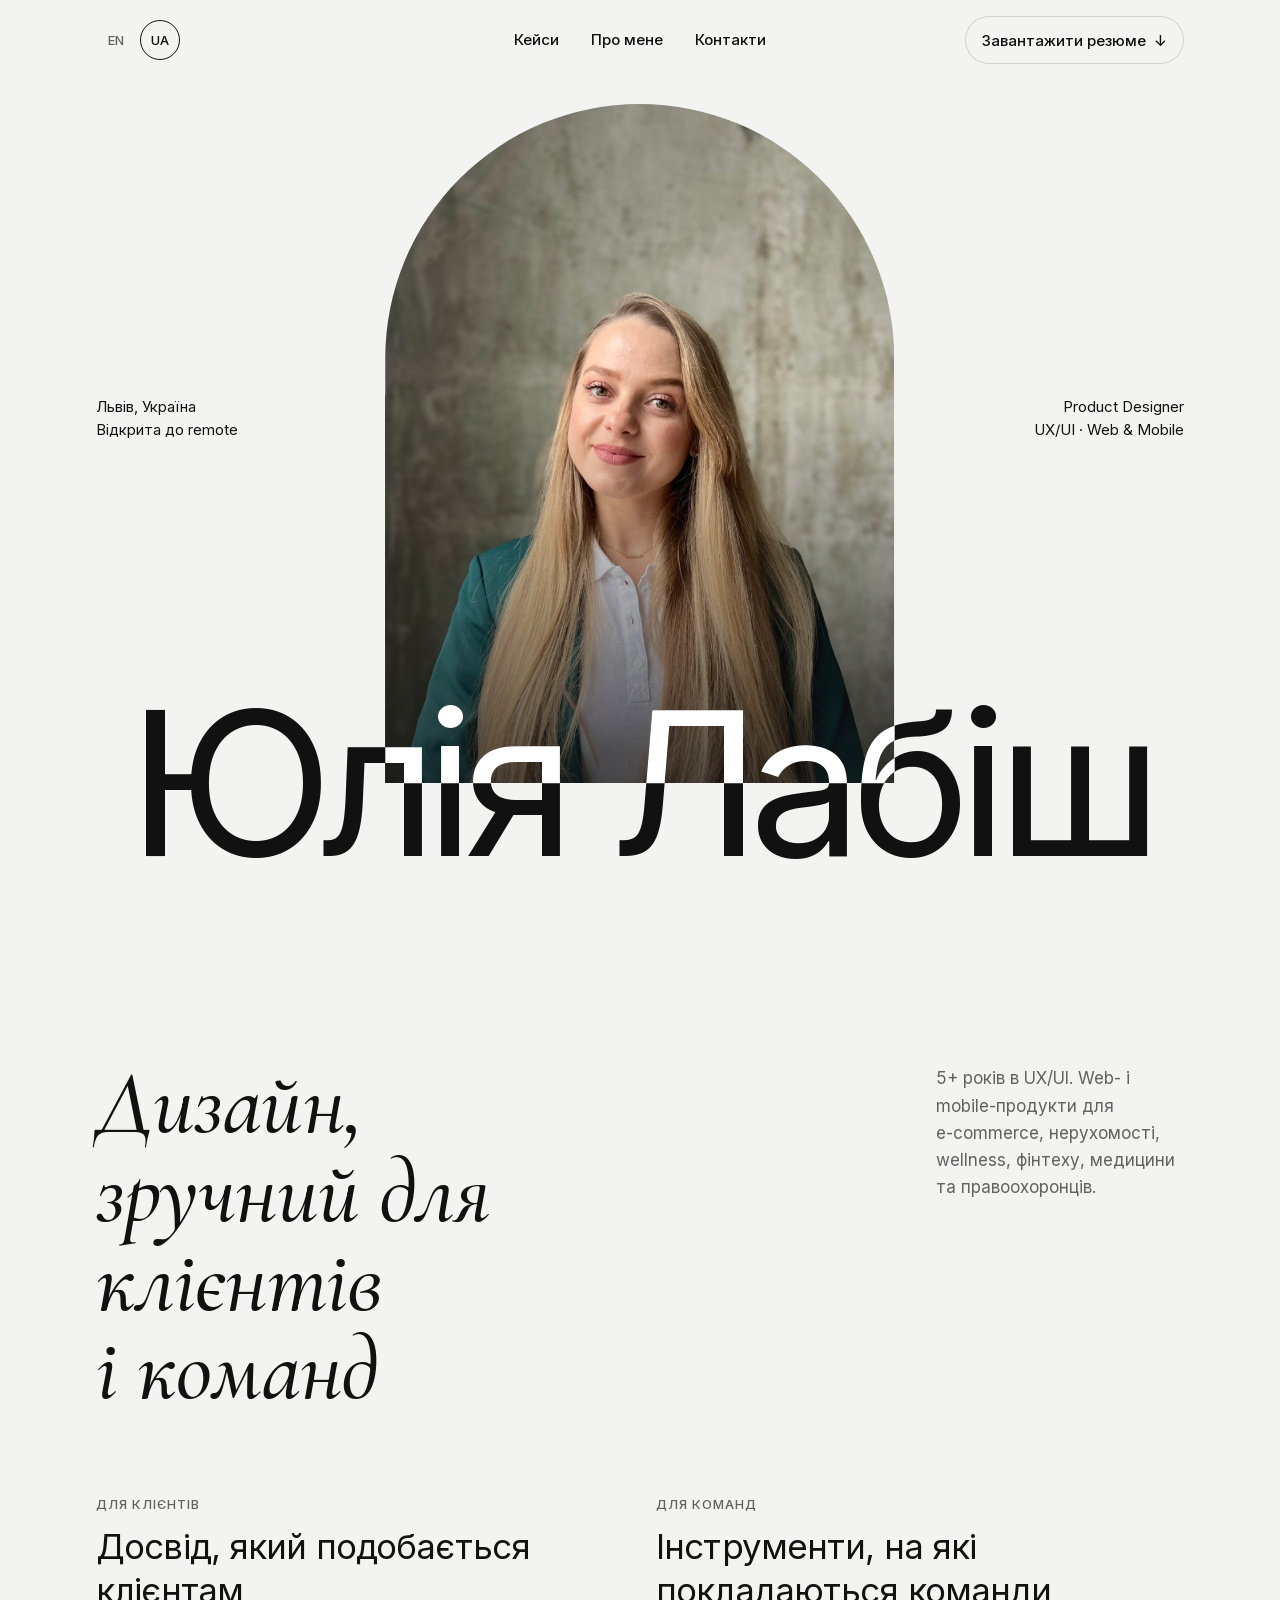
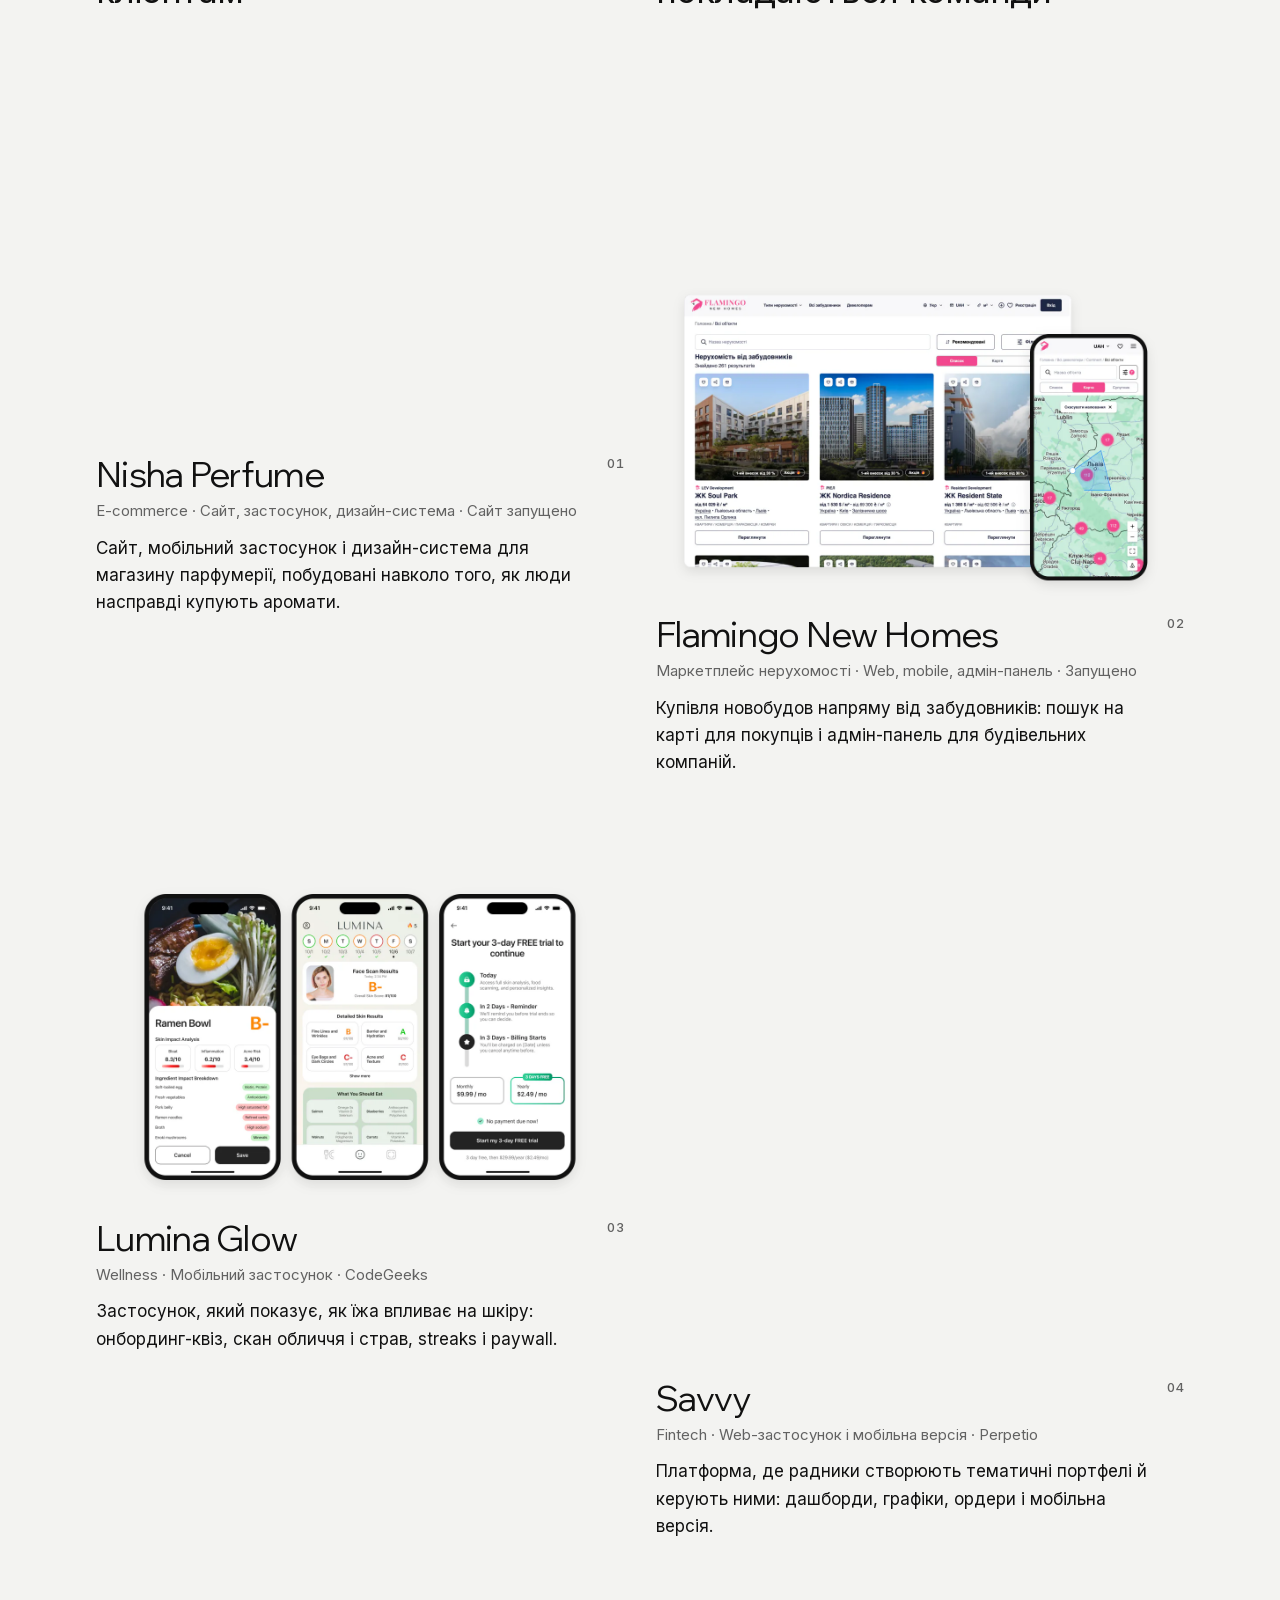
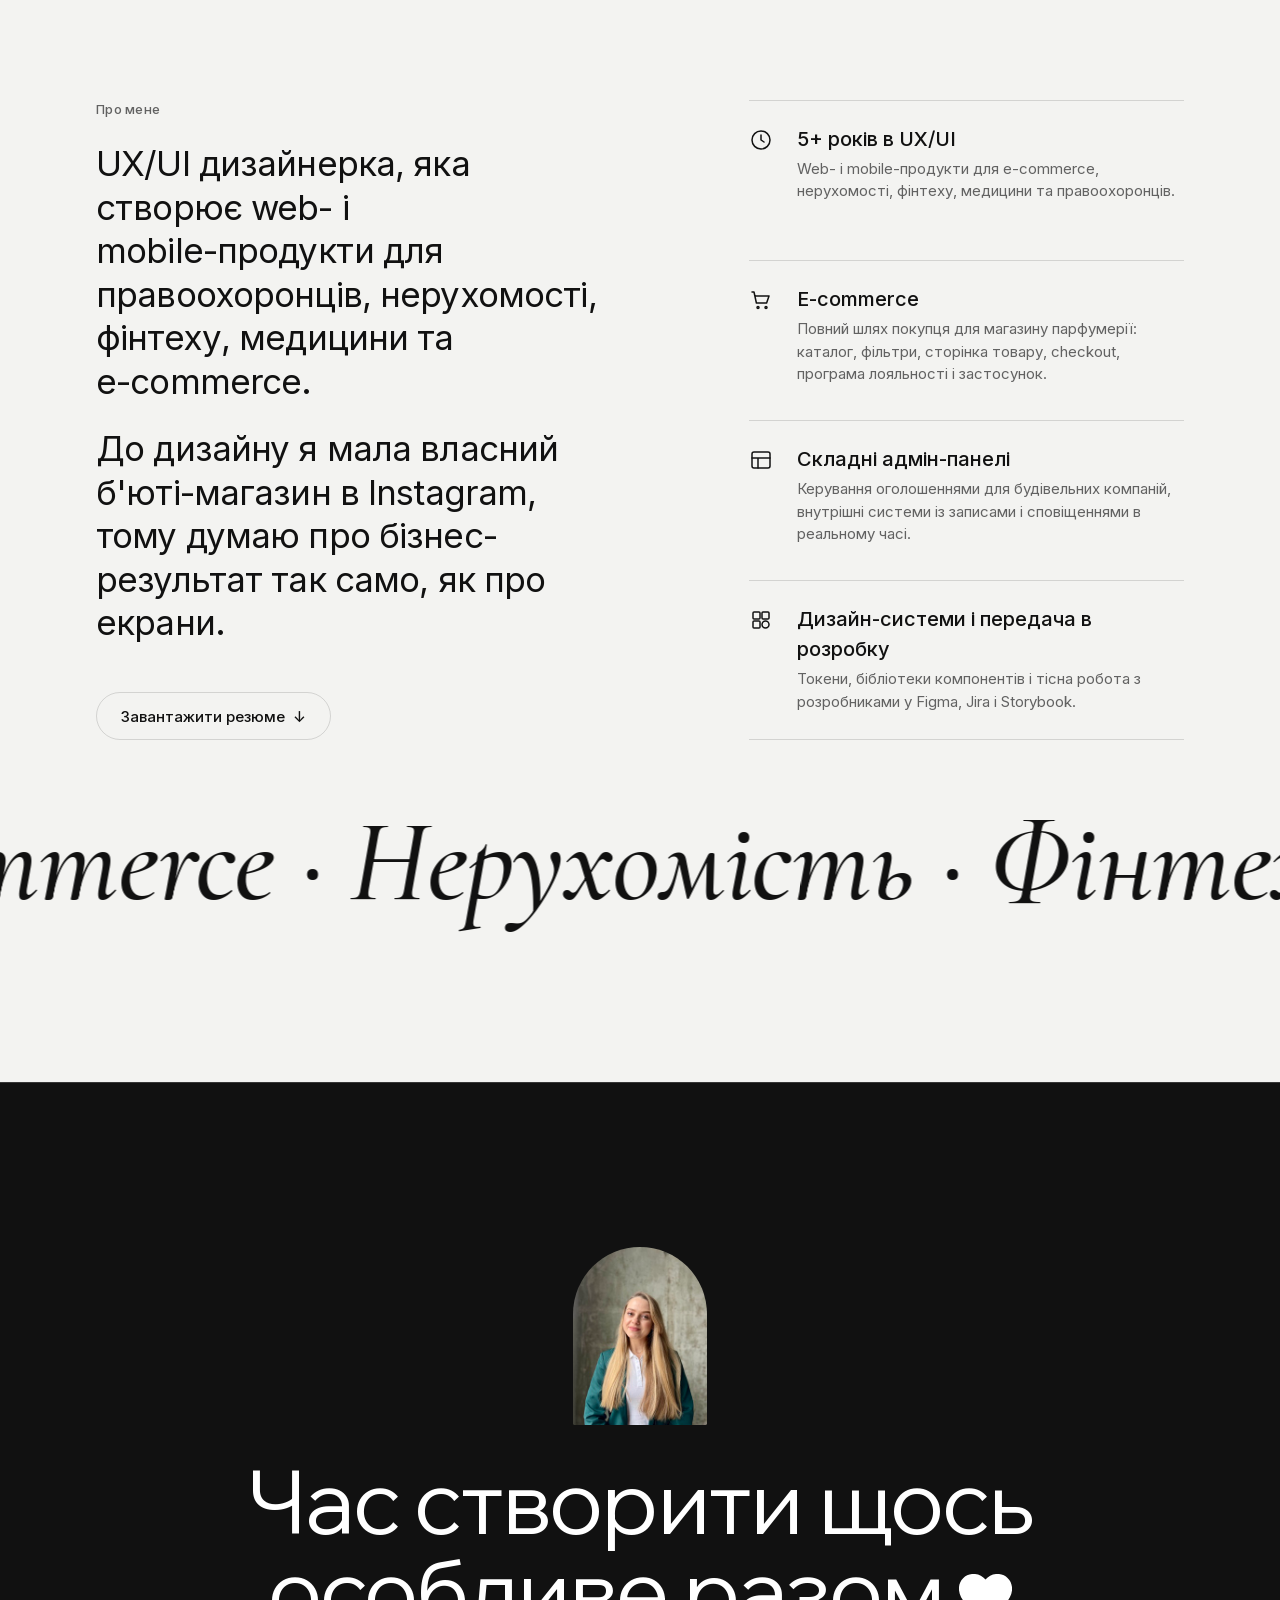
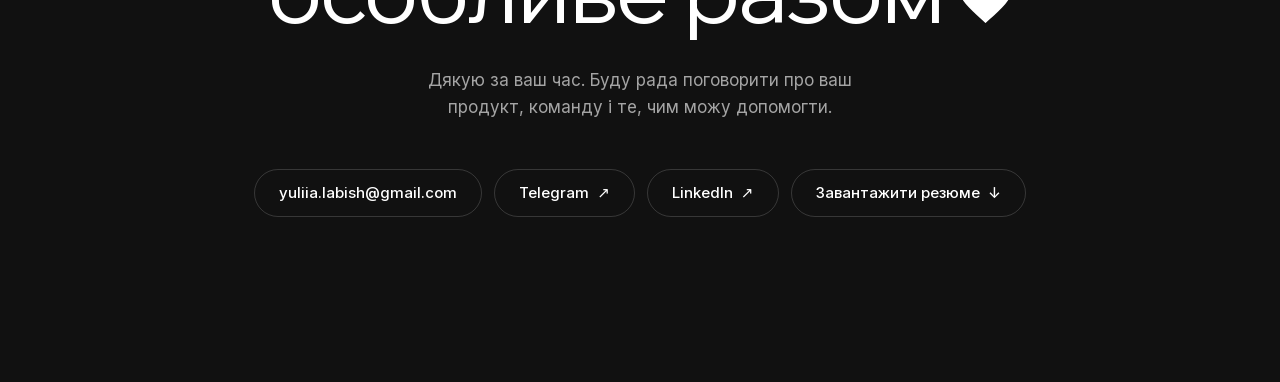
==== commit 6ae84e70: "Serve fonts from the site instead of Google Fonts Inter, Wix Madefor Display and Cormorant Garamond " ====
--- a/uk/index.html
+++ b/uk/index.html
@@ -35,9 +35,10 @@
   <meta property="og:image:alt" content="Yuliia Labish, Product Designer · UX/UI · Web &amp; Mobile">
   <meta name="twitter:card" content="summary_large_image">
   <link rel="preload" as="image" href="../assets/img/photo/yuliia-labish.jpg" fetchpriority="high">
-  <link rel="preconnect" href="https://fonts.googleapis.com">
-  <link rel="preconnect" href="https://fonts.gstatic.com" crossorigin>
-  <link href="https://fonts.googleapis.com/css2?family=Cormorant+Garamond:ital,wght@1,500&family=Inter:wght@400;500;600&family=Wix+Madefor+Display:wght@400&display=swap" rel="stylesheet">
+  <!-- fonts are served from this site: no request to Google -->
+  <link rel="preload" href="../assets/fonts/inter-cyrillic.woff2" as="font" type="font/woff2" crossorigin>
+  <link rel="preload" href="../assets/fonts/inter-latin.woff2" as="font" type="font/woff2" crossorigin>
+  <link rel="stylesheet" href="../assets/css/fonts.css">
   <link rel="stylesheet" href="../assets/css/style.css">
 </head>
 <body>
--- a/assets/css/fonts.css
+++ b/assets/css/fonts.css
@@ -0,0 +1,203 @@
+/* Fonts served from this site (no Google Fonts request). Files: assets/fonts/.
+   Inter 400/500/600, Wix Madefor Display 400 (headings), Cormorant Garamond Italic 500 (accent).
+   Latin and Cyrillic subsets only; the browser downloads a file only when the page uses its letters. */
+
+/* Cormorant Garamond, cyrillic-ext */
+@font-face {
+  font-family: 'Cormorant Garamond';
+  font-style: italic;
+  font-weight: 500;
+  font-display: swap;
+  src: url(../fonts/cormorant-garamond-cyrillic-ext.woff2) format('woff2');
+  unicode-range: U+0460-052F, U+1C80-1C8A, U+20B4, U+2DE0-2DFF, U+A640-A69F, U+FE2E-FE2F;
+}
+
+/* Cormorant Garamond, cyrillic */
+@font-face {
+  font-family: 'Cormorant Garamond';
+  font-style: italic;
+  font-weight: 500;
+  font-display: swap;
+  src: url(../fonts/cormorant-garamond-cyrillic.woff2) format('woff2');
+  unicode-range: U+0301, U+0400-045F, U+0490-0491, U+04B0-04B1, U+2116;
+}
+
+/* Cormorant Garamond, latin-ext */
+@font-face {
+  font-family: 'Cormorant Garamond';
+  font-style: italic;
+  font-weight: 500;
+  font-display: swap;
+  src: url(../fonts/cormorant-garamond-latin-ext.woff2) format('woff2');
+  unicode-range: U+0100-02BA, U+02BD-02C5, U+02C7-02CC, U+02CE-02D7, U+02DD-02FF, U+0304, U+0308, U+0329, U+1D00-1DBF, U+1E00-1E9F, U+1EF2-1EFF, U+2020, U+20A0-20AB, U+20AD-20C4, U+2113, U+2C60-2C7F, U+A720-A7FF;
+}
+
+/* Cormorant Garamond, latin */
+@font-face {
+  font-family: 'Cormorant Garamond';
+  font-style: italic;
+  font-weight: 500;
+  font-display: swap;
+  src: url(../fonts/cormorant-garamond-latin.woff2) format('woff2');
+  unicode-range: U+0000-00FF, U+0131, U+0152-0153, U+02BB-02BC, U+02C6, U+02DA, U+02DC, U+0304, U+0308, U+0329, U+2000-206F, U+20AC, U+2122, U+2191, U+2193, U+2212, U+2215, U+FEFF, U+FFFD;
+}
+
+/* Inter, cyrillic-ext */
+@font-face {
+  font-family: 'Inter';
+  font-style: normal;
+  font-weight: 400;
+  font-display: swap;
+  src: url(../fonts/inter-cyrillic-ext.woff2) format('woff2');
+  unicode-range: U+0460-052F, U+1C80-1C8A, U+20B4, U+2DE0-2DFF, U+A640-A69F, U+FE2E-FE2F;
+}
+
+/* Inter, cyrillic */
+@font-face {
+  font-family: 'Inter';
+  font-style: normal;
+  font-weight: 400;
+  font-display: swap;
+  src: url(../fonts/inter-cyrillic.woff2) format('woff2');
+  unicode-range: U+0301, U+0400-045F, U+0490-0491, U+04B0-04B1, U+2116;
+}
+
+/* Inter, latin-ext */
+@font-face {
+  font-family: 'Inter';
+  font-style: normal;
+  font-weight: 400;
+  font-display: swap;
+  src: url(../fonts/inter-latin-ext.woff2) format('woff2');
+  unicode-range: U+0100-02BA, U+02BD-02C5, U+02C7-02CC, U+02CE-02D7, U+02DD-02FF, U+0304, U+0308, U+0329, U+1D00-1DBF, U+1E00-1E9F, U+1EF2-1EFF, U+2020, U+20A0-20AB, U+20AD-20C4, U+2113, U+2C60-2C7F, U+A720-A7FF;
+}
+
+/* Inter, latin */
+@font-face {
+  font-family: 'Inter';
+  font-style: normal;
+  font-weight: 400;
+  font-display: swap;
+  src: url(../fonts/inter-latin.woff2) format('woff2');
+  unicode-range: U+0000-00FF, U+0131, U+0152-0153, U+02BB-02BC, U+02C6, U+02DA, U+02DC, U+0304, U+0308, U+0329, U+2000-206F, U+20AC, U+2122, U+2191, U+2193, U+2212, U+2215, U+FEFF, U+FFFD;
+}
+
+/* Inter, cyrillic-ext */
+@font-face {
+  font-family: 'Inter';
+  font-style: normal;
+  font-weight: 500;
+  font-display: swap;
+  src: url(../fonts/inter-cyrillic-ext.woff2) format('woff2');
+  unicode-range: U+0460-052F, U+1C80-1C8A, U+20B4, U+2DE0-2DFF, U+A640-A69F, U+FE2E-FE2F;
+}
+
+/* Inter, cyrillic */
+@font-face {
+  font-family: 'Inter';
+  font-style: normal;
+  font-weight: 500;
+  font-display: swap;
+  src: url(../fonts/inter-cyrillic.woff2) format('woff2');
+  unicode-range: U+0301, U+0400-045F, U+0490-0491, U+04B0-04B1, U+2116;
+}
+
+/* Inter, latin-ext */
+@font-face {
+  font-family: 'Inter';
+  font-style: normal;
+  font-weight: 500;
+  font-display: swap;
+  src: url(../fonts/inter-latin-ext.woff2) format('woff2');
+  unicode-range: U+0100-02BA, U+02BD-02C5, U+02C7-02CC, U+02CE-02D7, U+02DD-02FF, U+0304, U+0308, U+0329, U+1D00-1DBF, U+1E00-1E9F, U+1EF2-1EFF, U+2020, U+20A0-20AB, U+20AD-20C4, U+2113, U+2C60-2C7F, U+A720-A7FF;
+}
+
+/* Inter, latin */
+@font-face {
+  font-family: 'Inter';
+  font-style: normal;
+  font-weight: 500;
+  font-display: swap;
+  src: url(../fonts/inter-latin.woff2) format('woff2');
+  unicode-range: U+0000-00FF, U+0131, U+0152-0153, U+02BB-02BC, U+02C6, U+02DA, U+02DC, U+0304, U+0308, U+0329, U+2000-206F, U+20AC, U+2122, U+2191, U+2193, U+2212, U+2215, U+FEFF, U+FFFD;
+}
+
+/* Inter, cyrillic-ext */
+@font-face {
+  font-family: 'Inter';
+  font-style: normal;
+  font-weight: 600;
+  font-display: swap;
+  src: url(../fonts/inter-cyrillic-ext.woff2) format('woff2');
+  unicode-range: U+0460-052F, U+1C80-1C8A, U+20B4, U+2DE0-2DFF, U+A640-A69F, U+FE2E-FE2F;
+}
+
+/* Inter, cyrillic */
+@font-face {
+  font-family: 'Inter';
+  font-style: normal;
+  font-weight: 600;
+  font-display: swap;
+  src: url(../fonts/inter-cyrillic.woff2) format('woff2');
+  unicode-range: U+0301, U+0400-045F, U+0490-0491, U+04B0-04B1, U+2116;
+}
+
+/* Inter, latin-ext */
+@font-face {
+  font-family: 'Inter';
+  font-style: normal;
+  font-weight: 600;
+  font-display: swap;
+  src: url(../fonts/inter-latin-ext.woff2) format('woff2');
+  unicode-range: U+0100-02BA, U+02BD-02C5, U+02C7-02CC, U+02CE-02D7, U+02DD-02FF, U+0304, U+0308, U+0329, U+1D00-1DBF, U+1E00-1E9F, U+1EF2-1EFF, U+2020, U+20A0-20AB, U+20AD-20C4, U+2113, U+2C60-2C7F, U+A720-A7FF;
+}
+
+/* Inter, latin */
+@font-face {
+  font-family: 'Inter';
+  font-style: normal;
+  font-weight: 600;
+  font-display: swap;
+  src: url(../fonts/inter-latin.woff2) format('woff2');
+  unicode-range: U+0000-00FF, U+0131, U+0152-0153, U+02BB-02BC, U+02C6, U+02DA, U+02DC, U+0304, U+0308, U+0329, U+2000-206F, U+20AC, U+2122, U+2191, U+2193, U+2212, U+2215, U+FEFF, U+FFFD;
+}
+
+/* Wix Madefor Display, cyrillic-ext */
+@font-face {
+  font-family: 'Wix Madefor Display';
+  font-style: normal;
+  font-weight: 400;
+  font-display: swap;
+  src: url(../fonts/wix-madefor-display-cyrillic-ext.woff2) format('woff2');
+  unicode-range: U+0460-052F, U+1C80-1C8A, U+20B4, U+2DE0-2DFF, U+A640-A69F, U+FE2E-FE2F;
+}
+
+/* Wix Madefor Display, cyrillic */
+@font-face {
+  font-family: 'Wix Madefor Display';
+  font-style: normal;
+  font-weight: 400;
+  font-display: swap;
+  src: url(../fonts/wix-madefor-display-cyrillic.woff2) format('woff2');
+  unicode-range: U+0301, U+0400-045F, U+0490-0491, U+04B0-04B1, U+2116;
+}
+
+/* Wix Madefor Display, latin-ext */
+@font-face {
+  font-family: 'Wix Madefor Display';
+  font-style: normal;
+  font-weight: 400;
+  font-display: swap;
+  src: url(../fonts/wix-madefor-display-latin-ext.woff2) format('woff2');
+  unicode-range: U+0100-02BA, U+02BD-02C5, U+02C7-02CC, U+02CE-02D7, U+02DD-02FF, U+0304, U+0308, U+0329, U+1D00-1DBF, U+1E00-1E9F, U+1EF2-1EFF, U+2020, U+20A0-20AB, U+20AD-20C4, U+2113, U+2C60-2C7F, U+A720-A7FF;
+}
+
+/* Wix Madefor Display, latin */
+@font-face {
+  font-family: 'Wix Madefor Display';
+  font-style: normal;
+  font-weight: 400;
+  font-display: swap;
+  src: url(../fonts/wix-madefor-display-latin.woff2) format('woff2');
+  unicode-range: U+0000-00FF, U+0131, U+0152-0153, U+02BB-02BC, U+02C6, U+02DA, U+02DC, U+0304, U+0308, U+0329, U+2000-206F, U+20AC, U+2122, U+2191, U+2193, U+2212, U+2215, U+FEFF, U+FFFD;
+}
--- a/assets/css/style.css
+++ b/assets/css/style.css
@@ -483,11 +483,14 @@
 
 /* phone: photo across the content width, the name overlapping its bottom, then location and role */
 .hero {
-  /* the bottom edge of the photo cuts the name at half the height of the capitals:
+  /* desktop: the bottom edge of the photo cuts the name at half the height of the capitals,
      the top half of the letters over the photo is white, the bottom half black.
+     phones: the whole first name sits on the photo in white, the last name below it in black;
+     the photo edge runs in the gap between the two lines.
      Inter: ascent 0.969em, descent 0.242em, capitals 0.727em → with line-height L the baseline is
-     (L + 0.727) / 2 from the top of the line; half the capitals is 0.364em above it */
-  --name-baseline-stack: calc(var(--text-display-stack) * 0.43);  /* L = 0.86, phones: from the top of the first line */
+     (L + 0.727) / 2 from the top of the line (0.79em for L = 0.86); the tallest marks of the
+     second line (the dot of «і») start at 0.90em, so the edge at 0.85em leaves the same gap on both sides */
+  --name-baseline-stack: calc(var(--text-display-stack) * 0.85);  /* L = 0.86, phones: from the top of the first line */
   --name-below-baseline: calc(var(--text-display) * 0.46);        /* L = 0.92, desktop: from the bottom of the line */
   position: relative;
   display: flex;
@@ -497,24 +500,32 @@
   overflow: hidden;
 }
 
-/* phones: the arch shrinks with the screen height, so buttons, photo, name and the
-   "Based in" row always fit one screen. Height left for the photo = screen − top padding
+/* phones: a tall 2 : 3 arch that shrinks with the screen height, so buttons, photo, name and the
+   "Based in" row fit one screen. Height left for the photo = screen − top padding
    − meta row (gap + two lines) − bottom padding − the part of the name below the photo
-   (two lines × 0.86 minus the 0.43em of the first line that overlaps the photo ≈ 1.29em); width = height × 3/4 */
+   (two lines × 0.86 minus the 0.85em of the first line on the photo ≈ 0.87em); width = height × 2/3.
+   It is never narrower than the first name ("Yuliia" ≈ 2.14em) plus air on both sides (2.45em),
+   so the first name always lies fully on the photo; on very short screens the hero then scrolls. */
 .hero__photo {
   position: relative;
-  width: min(
-    100% - var(--margin) * 2,
-    var(--size-photo),
-    (100vh - var(--space-9) - var(--space-5) * 2 - var(--text-small) * 3 - var(--text-display-stack) * 1.29) * 0.75
+  width: max(
+    var(--text-display-stack) * 2.45,
+    min(
+      100% - var(--margin) * 2,
+      var(--size-photo),
+      (100vh - var(--space-9) - var(--space-5) * 2 - var(--text-small) * 3 - var(--text-display-stack) * 0.87) * 2 / 3
+    )
   );
-  width: min(
-    100% - var(--margin) * 2,
-    var(--size-photo),
-    (100svh - var(--space-9) - var(--space-5) * 2 - var(--text-small) * 3 - var(--text-display-stack) * 1.29) * 0.75
+  width: max(
+    var(--text-display-stack) * 2.45,
+    min(
+      100% - var(--margin) * 2,
+      var(--size-photo),
+      (100svh - var(--space-9) - var(--space-5) * 2 - var(--text-small) * 3 - var(--text-display-stack) * 0.87) * 2 / 3
+    )
   );
   margin: 0 auto;
-  aspect-ratio: 3 / 4;
+  aspect-ratio: 2 / 3;
   overflow: hidden;
   border-radius: var(--radius-pill) var(--radius-pill) 0 0; /* arch with a straight bottom: the name changes colour along a crisp line */
   background: var(--surface);
@@ -585,6 +596,7 @@
     bottom: calc(var(--space-5) + var(--name-below-baseline)); /* the photo edge runs through the middle of the name */
     /* fits between the header and its own bottom edge, which now sits higher, in the middle of the name */
     width: min(var(--photo-share), var(--size-photo), calc((100svh - var(--header-h) - var(--space-5) * 2 - var(--name-below-baseline)) * 0.75));
+    aspect-ratio: 3 / 4; /* desktop keeps the classic arch; phones use the taller 2 : 3 */
     min-height: 0; /* keep the 3:4 arch: without it the taller parallax image stretches the frame */
     margin: 0;
     transform: translateX(-50%);
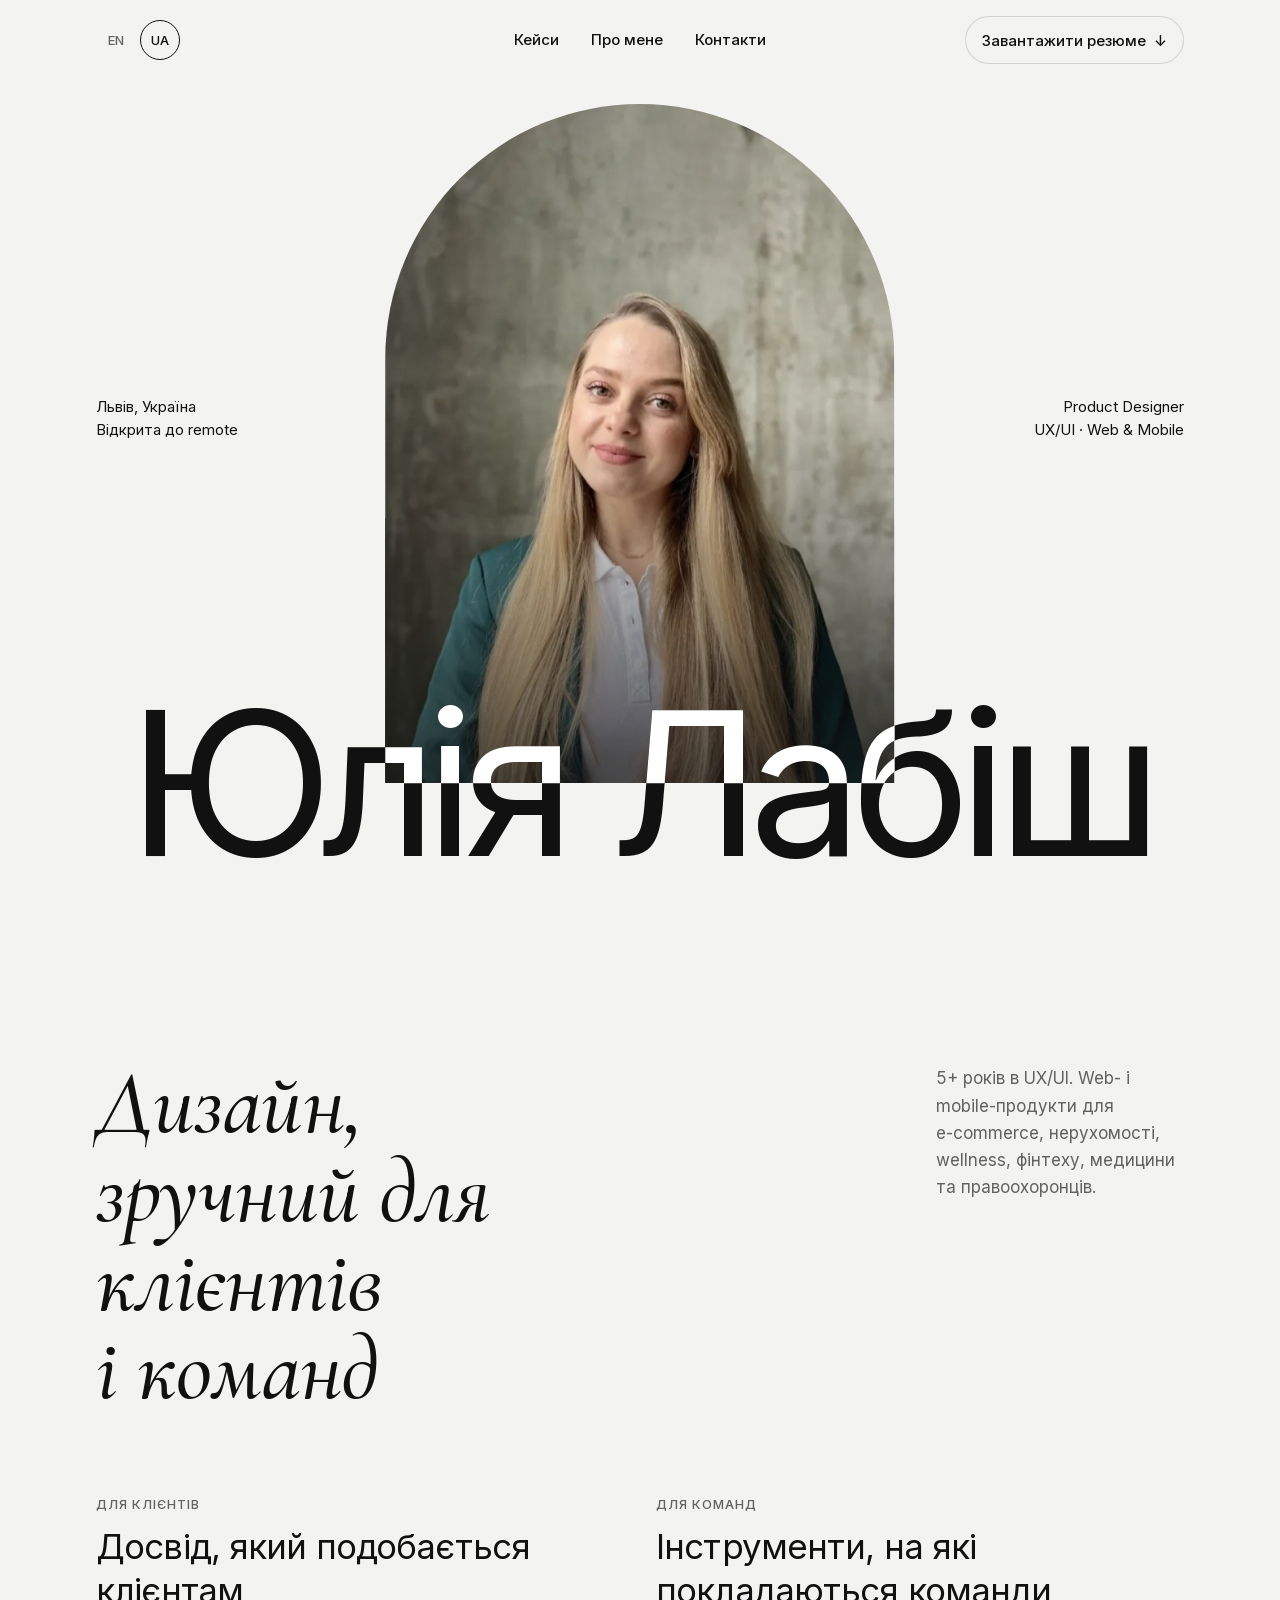
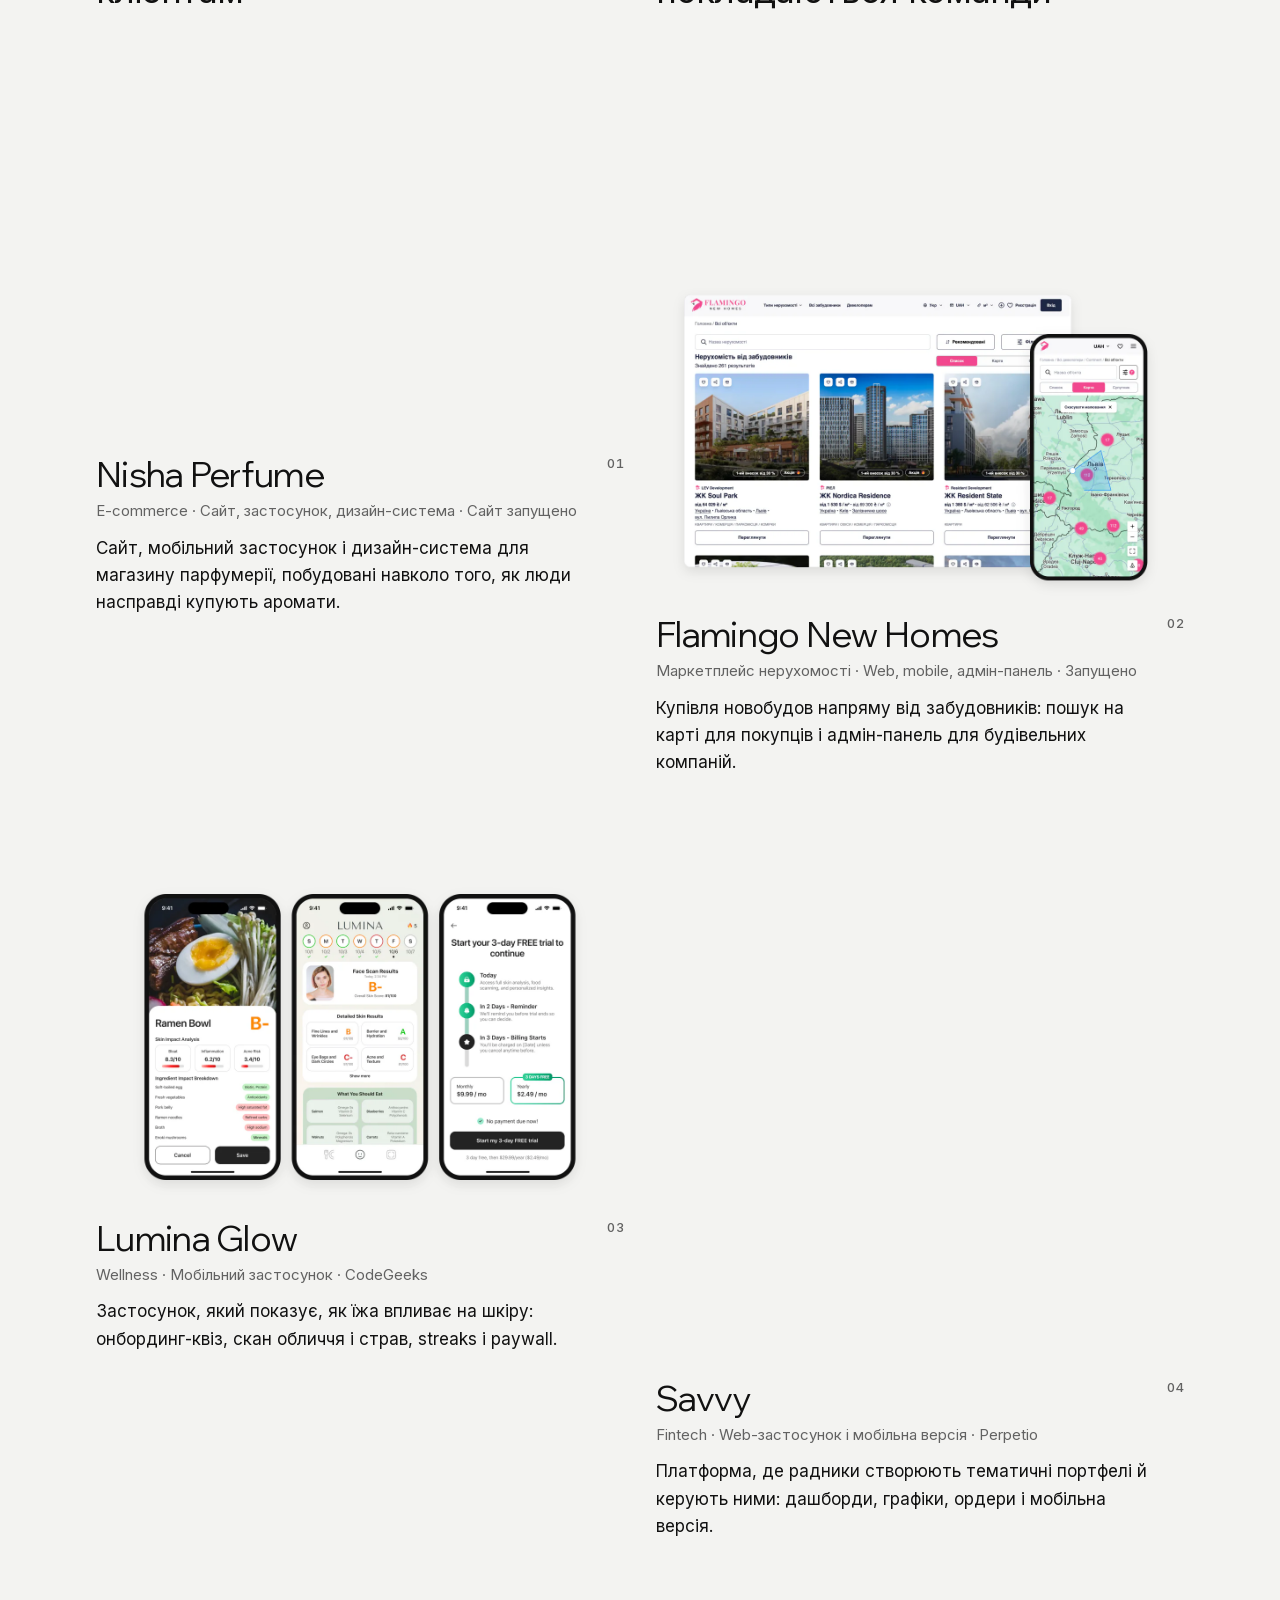
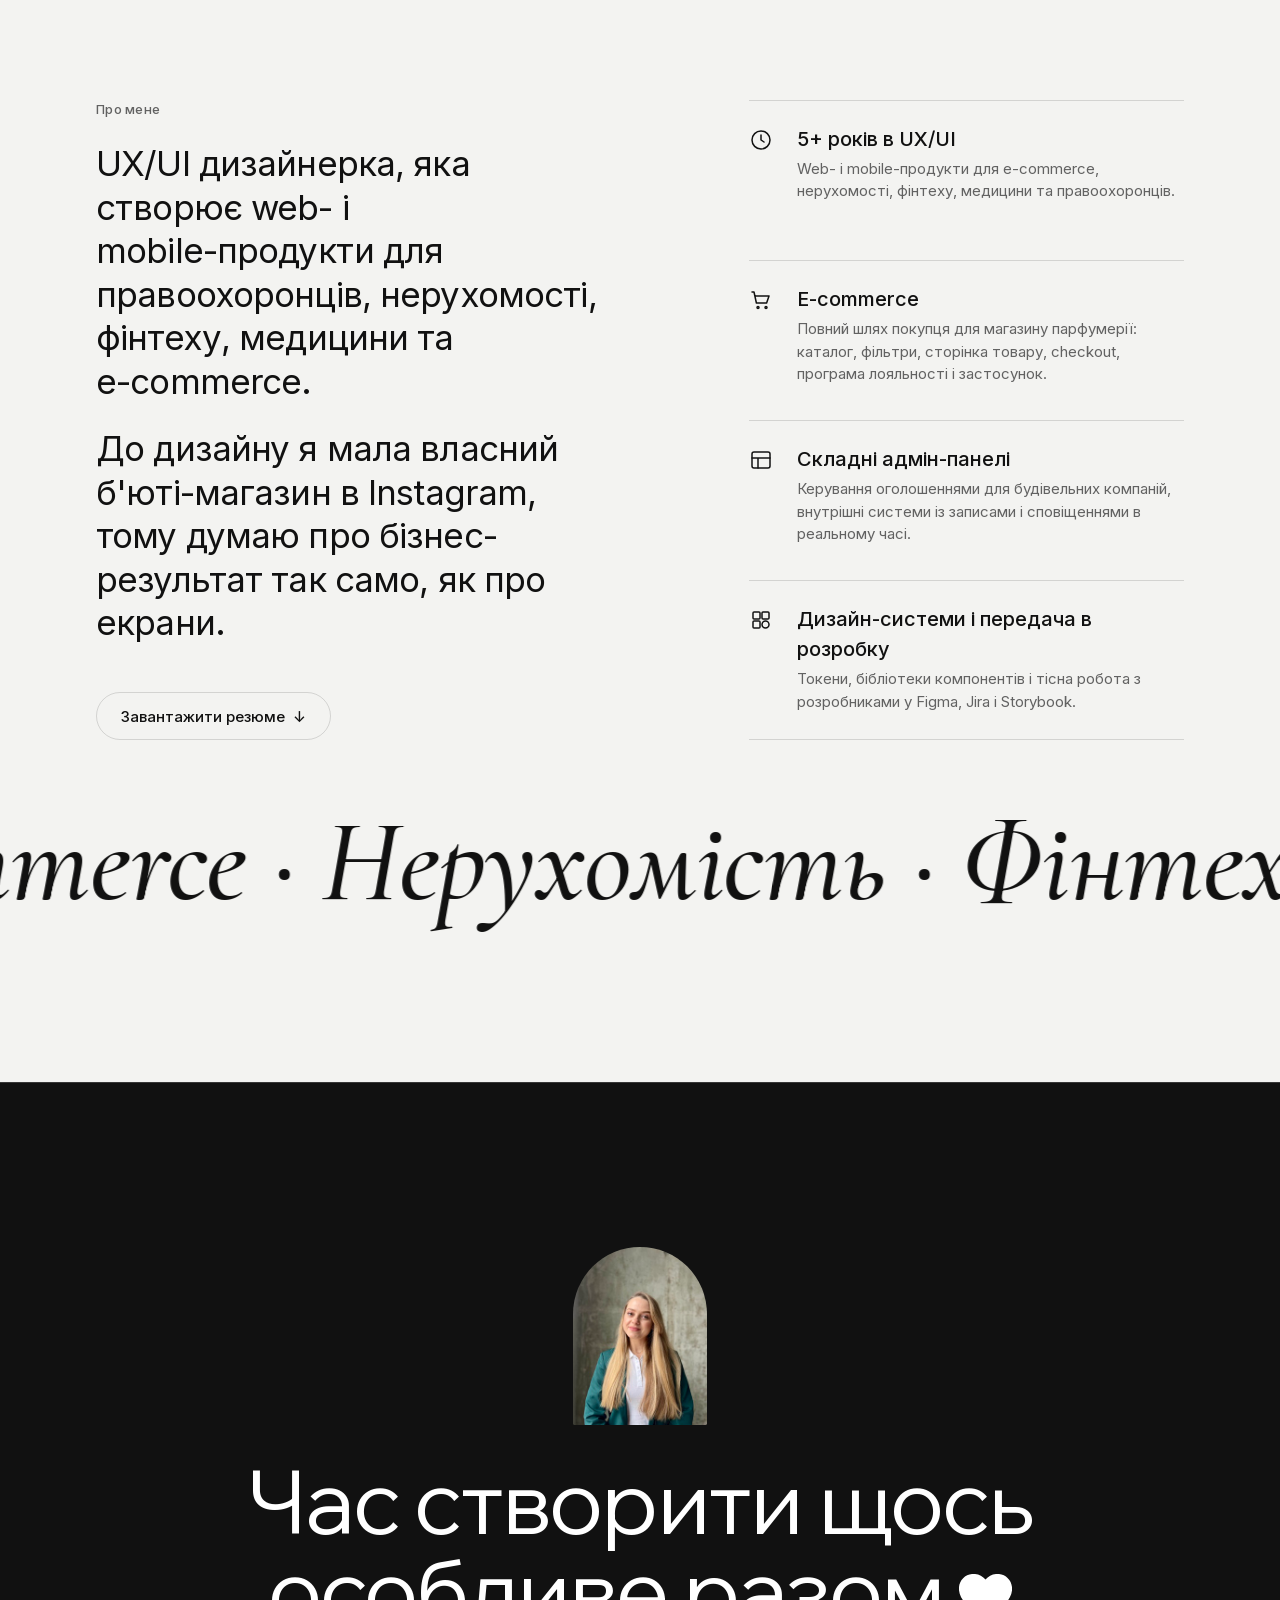
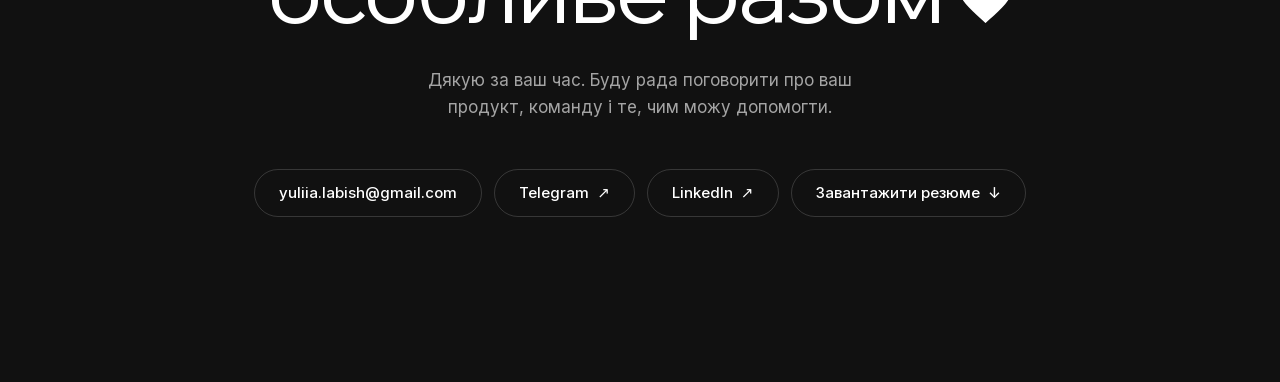
==== commit 2b692c75: "Intro photo as WebP (88 KB instead of 197 KB) A 700 px and a 1000 px WebP with srcset, preloaded wit" ====
--- a/uk/index.html
+++ b/uk/index.html
@@ -34,7 +34,7 @@
   <meta property="og:image:height" content="630">
   <meta property="og:image:alt" content="Yuliia Labish, Product Designer · UX/UI · Web &amp; Mobile">
   <meta name="twitter:card" content="summary_large_image">
-  <link rel="preload" as="image" href="../assets/img/photo/yuliia-labish.jpg" fetchpriority="high">
+  <link rel="preload" as="image" type="image/webp" imagesrcset="../assets/img/photo/yuliia-labish-700.webp 700w, ../assets/img/photo/yuliia-labish.webp 1000w" imagesizes="(max-width: 767px) calc(100vw - 40px), min(44vw, 640px)" fetchpriority="high">
   <!-- fonts are served from this site: no request to Google -->
   <link rel="preload" href="../assets/fonts/inter-cyrillic.woff2" as="font" type="font/woff2" crossorigin>
   <link rel="preload" href="../assets/fonts/inter-latin.woff2" as="font" type="font/woff2" crossorigin>
@@ -73,7 +73,7 @@
       <h1 class="visually-hidden" id="hero-title">Юлія Лабіш, Product Designer (UX/UI)</h1>
 
       <div class="hero__photo">
-        <img src="../assets/img/photo/yuliia-labish.jpg" width="1000" height="1333" alt="Портрет Юлії Лабіш у зеленому жакеті на тлі бетонної стіни." fetchpriority="high">
+        <picture><source type="image/webp" srcset="../assets/img/photo/yuliia-labish-700.webp 700w, ../assets/img/photo/yuliia-labish.webp 1000w" sizes="(max-width: 767px) calc(100vw - 40px), min(44vw, 640px)"><img src="../assets/img/photo/yuliia-labish.jpg" width="1000" height="1333" alt="Портрет Юлії Лабіш у зеленому жакеті на тлі бетонної стіни." fetchpriority="high"></picture>
       </div>
 
       <div class="hero__meta">
--- a/assets/css/style.css
+++ b/assets/css/style.css
@@ -538,6 +538,7 @@
   background: linear-gradient(to bottom, transparent 45%, color-mix(in srgb, var(--dark) 72%, transparent));
   pointer-events: none;
 }
+.hero__photo picture { display: contents; } /* the WebP wrapper adds no box: the image sizes to the arch as before */
 .hero__photo img {
   width: 100%;
   height: 112%;
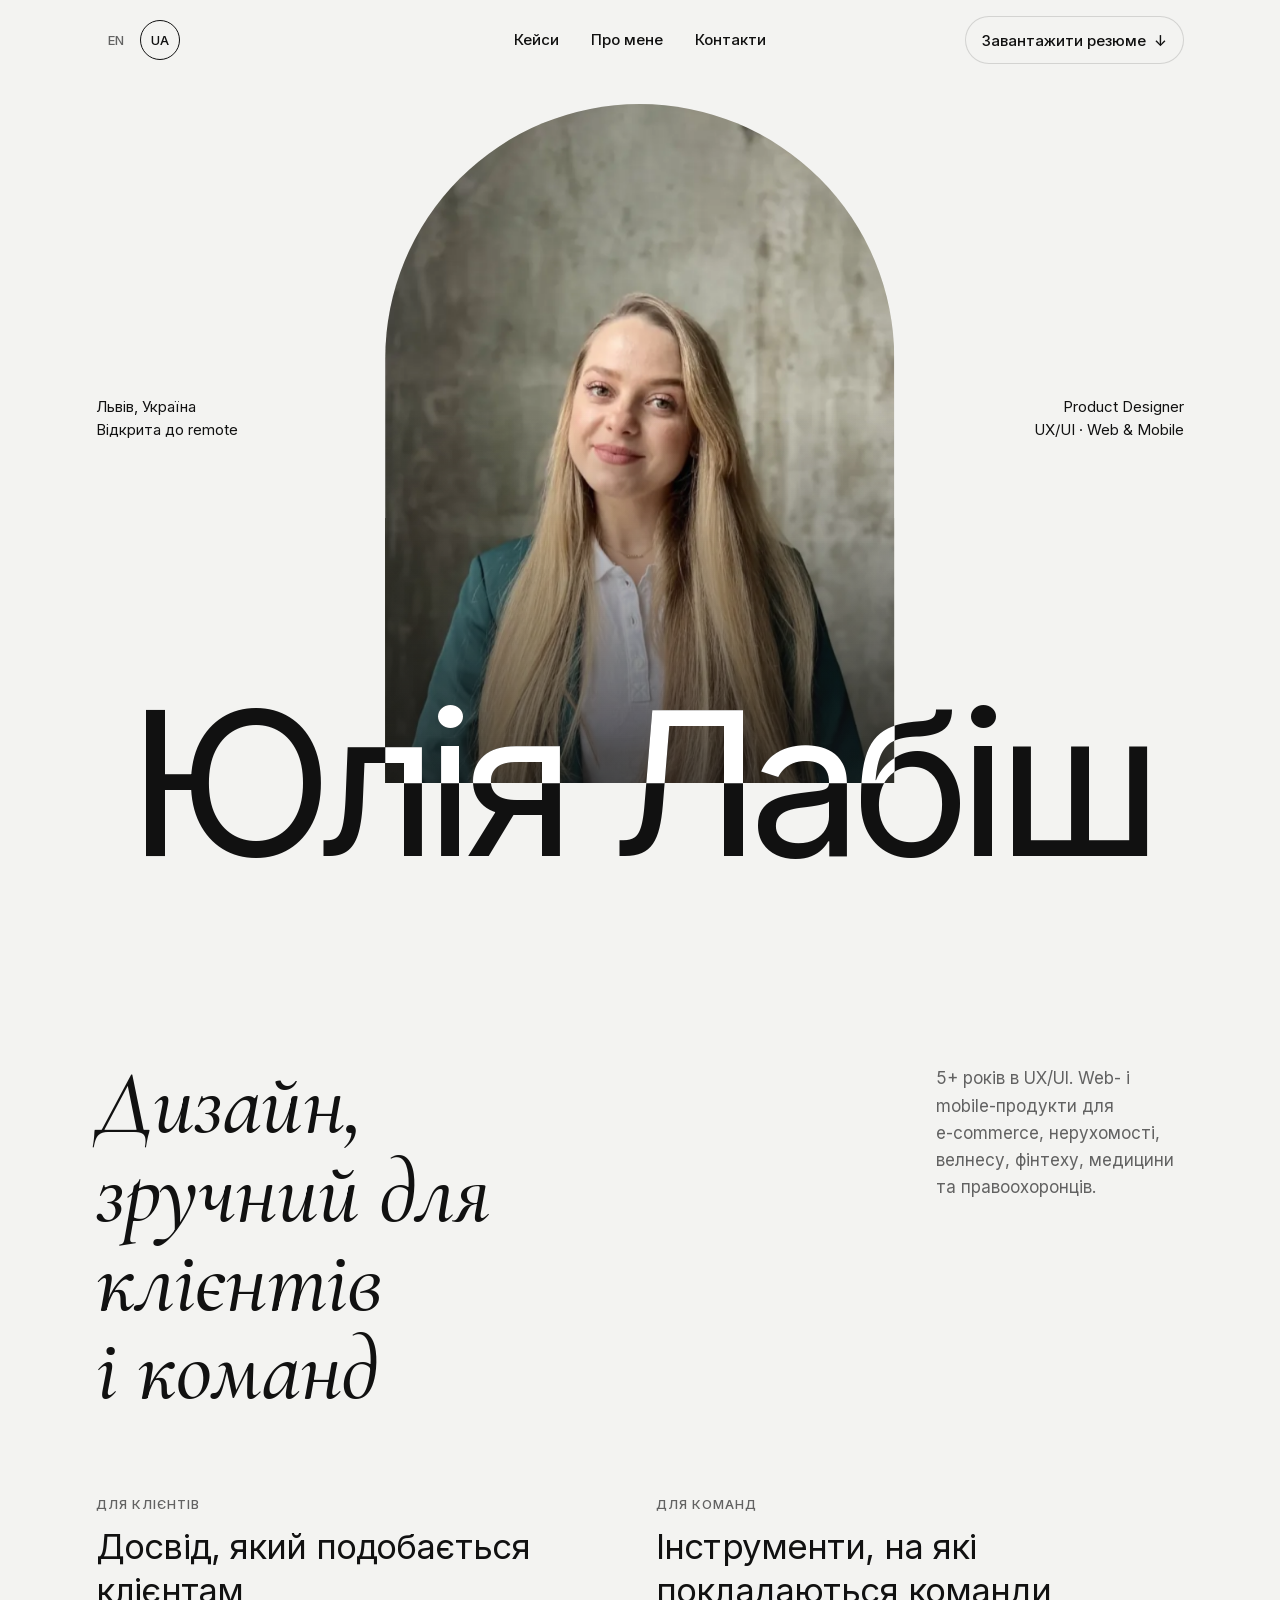
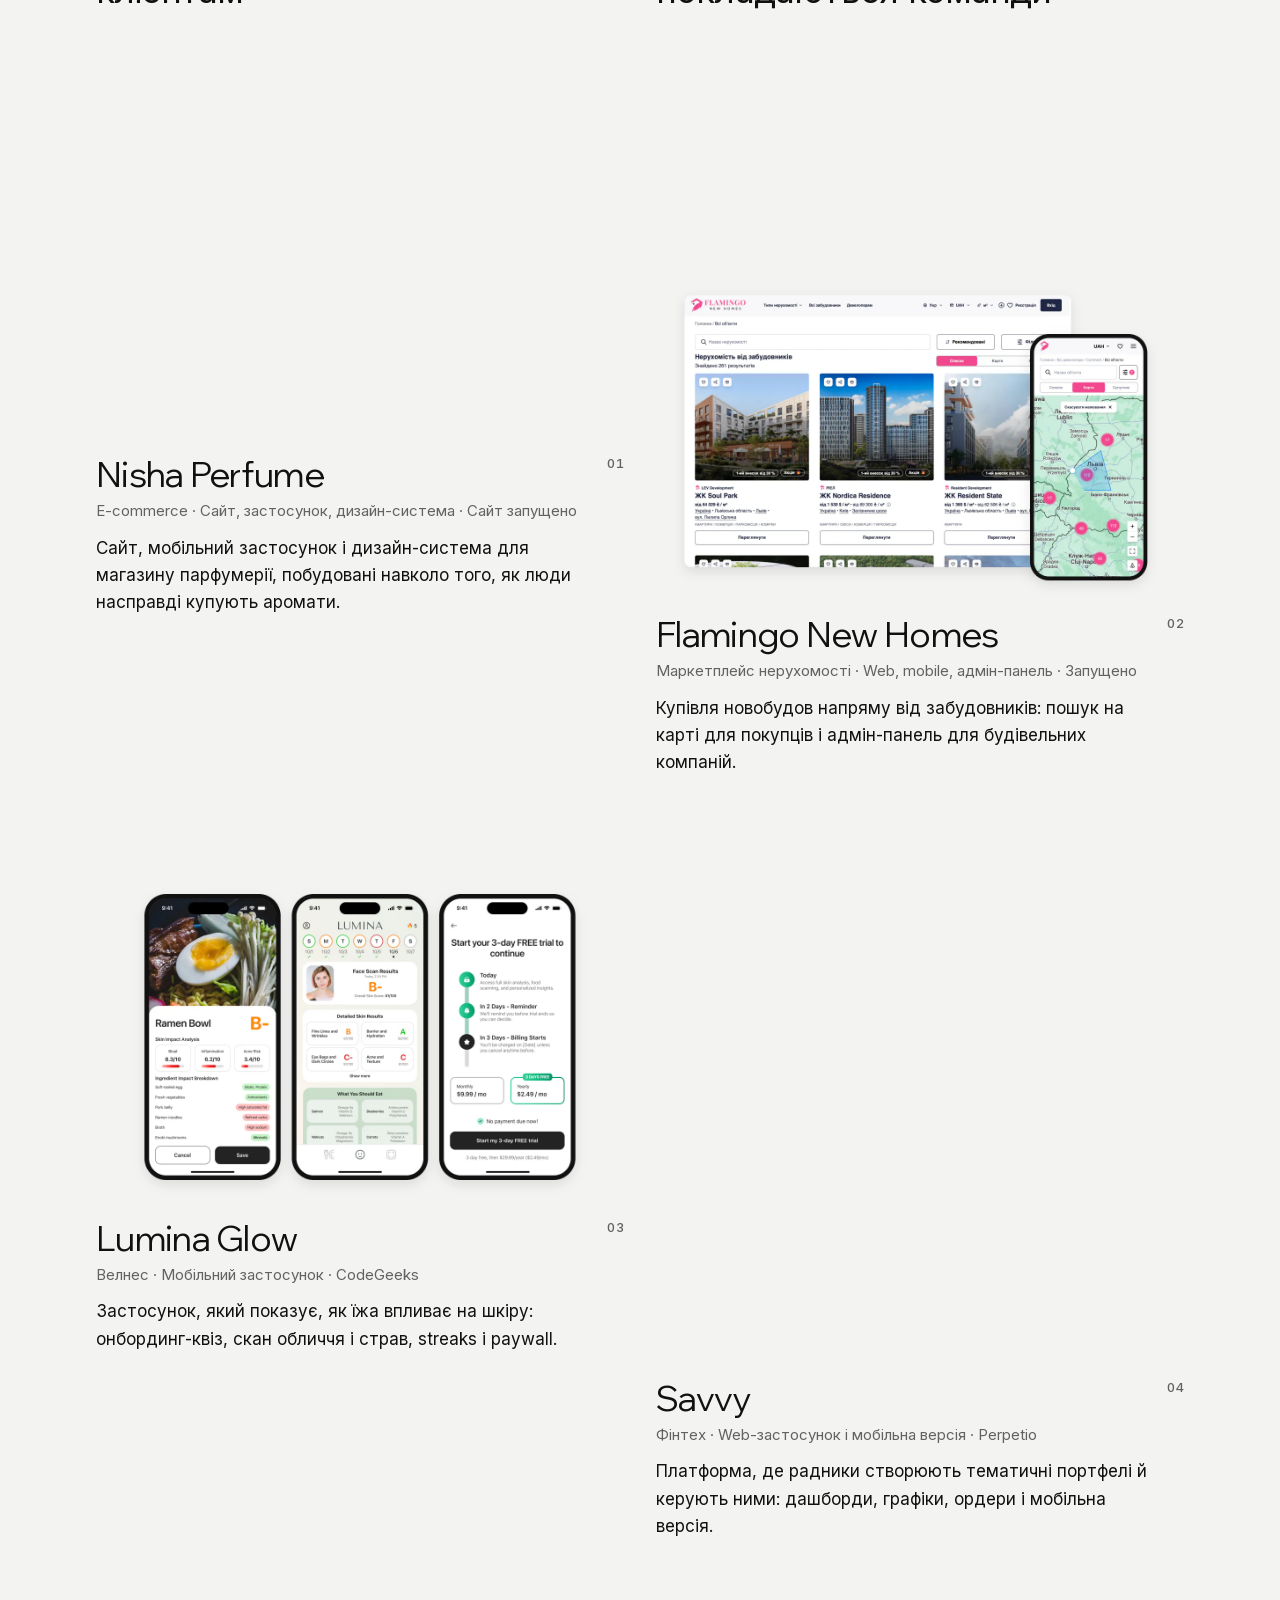
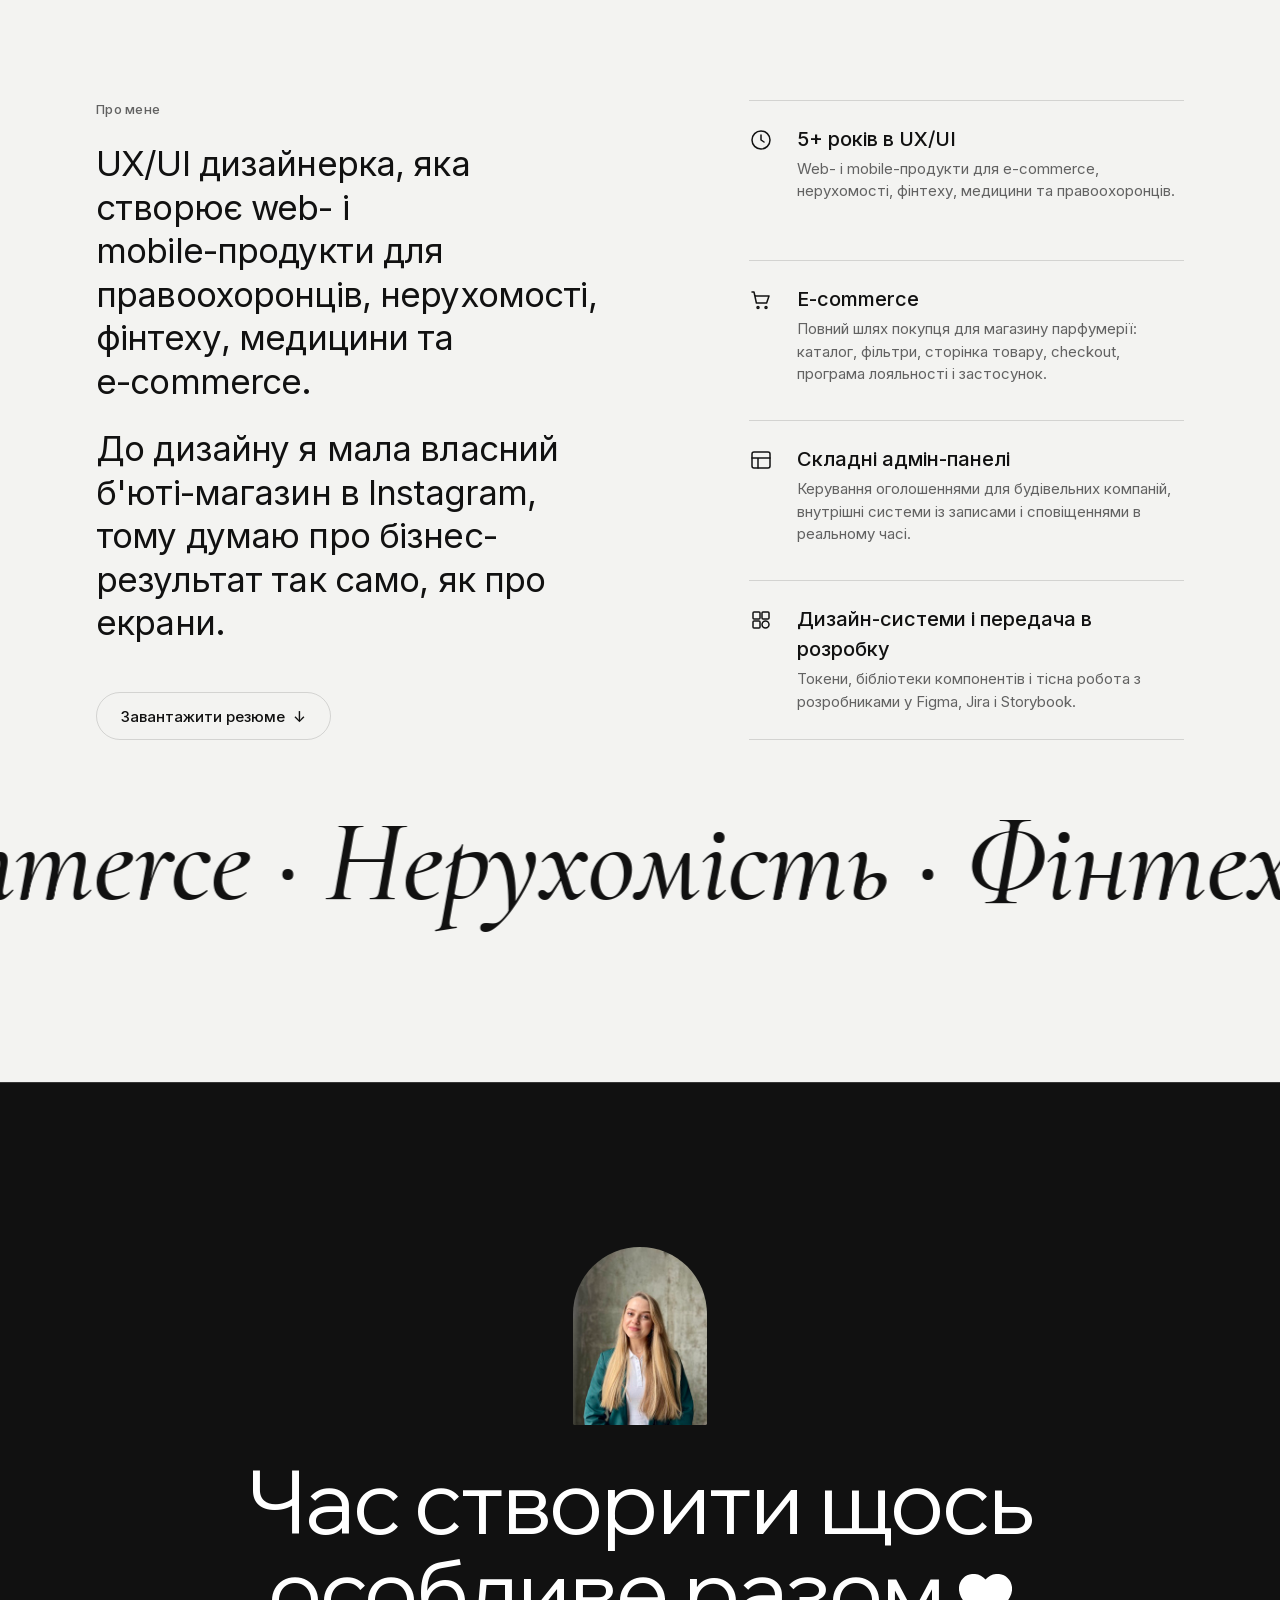
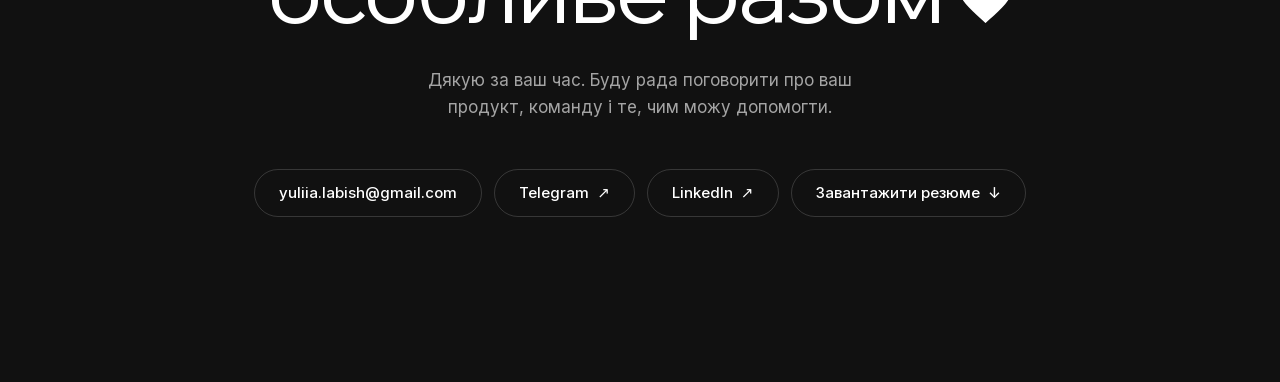
==== commit f9064a60: "UA: велнес and фінтех instead of Latin wellness and fintech Running line, intro text, case cards, ne" ====
--- a/uk/index.html
+++ b/uk/index.html
@@ -4,7 +4,7 @@
   <meta charset="utf-8">
   <meta name="viewport" content="width=device-width, initial-scale=1">
   <title>Юлія Лабіш · Product Designer (UX/UI)</title>
-  <meta name="description" content="Юлія Лабіш, Product Designer (UX/UI) зі Львова. Web- і mobile-продукти: e-commerce, нерухомість, wellness і fintech.">
+  <meta name="description" content="Юлія Лабіш, Product Designer (UX/UI) зі Львова. Web- і mobile-продукти: e-commerce, нерухомість, велнес і фінтех.">
   <link rel="canonical" href="https://yuliia-labish.github.io/uk/">
   <link rel="alternate" hreflang="en" href="https://yuliia-labish.github.io/">
   <link rel="alternate" hreflang="uk" href="https://yuliia-labish.github.io/uk/">
@@ -27,7 +27,7 @@
   <meta property="og:type" content="website">
   <meta property="og:locale" content="uk_UA">
   <meta property="og:title" content="Юлія Лабіш · Product Designer (UX/UI)">
-  <meta property="og:description" content="Юлія Лабіш, Product Designer (UX/UI) зі Львова. Web- і mobile-продукти: e-commerce, нерухомість, wellness і fintech.">
+  <meta property="og:description" content="Юлія Лабіш, Product Designer (UX/UI) зі Львова. Web- і mobile-продукти: e-commerce, нерухомість, велнес і фінтех.">
   <meta property="og:url" content="https://yuliia-labish.github.io/uk/">
   <meta property="og:image" content="https://yuliia-labish.github.io/assets/img/brand/og-image.jpg">
   <meta property="og:image:width" content="1200">
@@ -88,7 +88,7 @@
       <div class="container">
         <div class="grid statement__top">
           <h2 class="statement__title" id="statement-title">Дизайн, зручний для клієнтів і&nbsp;команд</h2>
-          <p class="statement__side">5+ років в UX/UI. <span class="nowrap">Web-</span> і <span class="nowrap">mobile-продукти</span> для <span class="nowrap">e-commerce</span>, нерухомості, wellness, фінтеху, медицини та правоохоронців.</p>
+          <p class="statement__side">5+ років в UX/UI. <span class="nowrap">Web-</span> і <span class="nowrap">mobile-продукти</span> для <span class="nowrap">e-commerce</span>, нерухомості, велнесу, фінтеху, медицини та правоохоронців.</p>
         </div>
         <div class="grid statement__pair">
           <div class="statement__half statement__half--l"><p class="statement__tag">Для клієнтів</p><p class="statement__phrase">Досвід, який подобається клієнтам</p></div>
@@ -133,7 +133,7 @@
             <div class="card__body reveal-up">
               <h3 class="card__title"><a href="cases/lumina-glow.html">Lumina Glow</a></h3>
               <span class="card__index" aria-hidden="true">03</span>
-              <p class="card__type">Wellness · Мобільний застосунок · CodeGeeks</p>
+              <p class="card__type">Велнес · Мобільний застосунок · CodeGeeks</p>
               <p class="card__text">Застосунок, який показує, як їжа впливає на шкіру: онбординг-квіз, скан обличчя і страв, streaks і paywall.</p>
             </div>
           </li>
@@ -145,7 +145,7 @@
             <div class="card__body reveal-up">
               <h3 class="card__title"><a href="cases/savvy.html">Savvy</a></h3>
               <span class="card__index" aria-hidden="true">04</span>
-              <p class="card__type">Fintech · <span class="nowrap">Web-</span>застосунок і мобільна версія · Perpetio</p>
+              <p class="card__type">Фінтех · <span class="nowrap">Web-</span>застосунок і мобільна версія · Perpetio</p>
               <p class="card__text">Платформа, де радники створюють тематичні портфелі й керують ними: дашборди, графіки, ордери і мобільна версія.</p>
             </div>
           </li>
@@ -174,7 +174,7 @@
 
     <div class="ticker" aria-hidden="true">
       <div class="marquee" data-marquee="0.8">
-        <span class="marquee__item">E-commerce · Нерухомість · Фінтех · Wellness · Медицина · Правоохоронці · Соціальні застосунки ·</span>
+        <span class="marquee__item">E-commerce · Нерухомість · Фінтех · Велнес · Медицина · Правоохоронці · Соціальні застосунки ·</span>
       </div>
     </div>
   </main>
--- a/assets/css/style.css
+++ b/assets/css/style.css
@@ -1207,7 +1207,10 @@
 /* a panel or dialog that would look oversized at full width */
 .shot--narrow { justify-self: center; width: min(100%, calc(var(--space-11) * 4)); }
 .shot img { display: block; width: 100%; height: auto; border: var(--border) solid var(--line); border-radius: var(--radius-s); background: var(--accent-contrast); }
-.shot--phone img { border-radius: var(--radius-m); }
+/* phone screens: corners like a real iPhone, about 13 % of the width (iPhone 15: 55 / 393 pt),
+   the same in every case. It is larger than the corners some exports already have (Lumina: up to
+   80 px on a 786 px image), so the grey left outside those baked corners never shows */
+.shot--phone img, .shot--phone .shot__media { border-radius: 13% / 6%; }
 .shot--bare img { border: 0; border-radius: 0; background: none; }
 .shot--tall img { width: auto; max-width: 100%; max-height: calc(var(--space-11) * 4.5); margin: 0 auto; }
 .shot figcaption { margin-top: var(--space-3); text-align: center; font-size: var(--text-small); line-height: 1.5; color: var(--text-muted); }
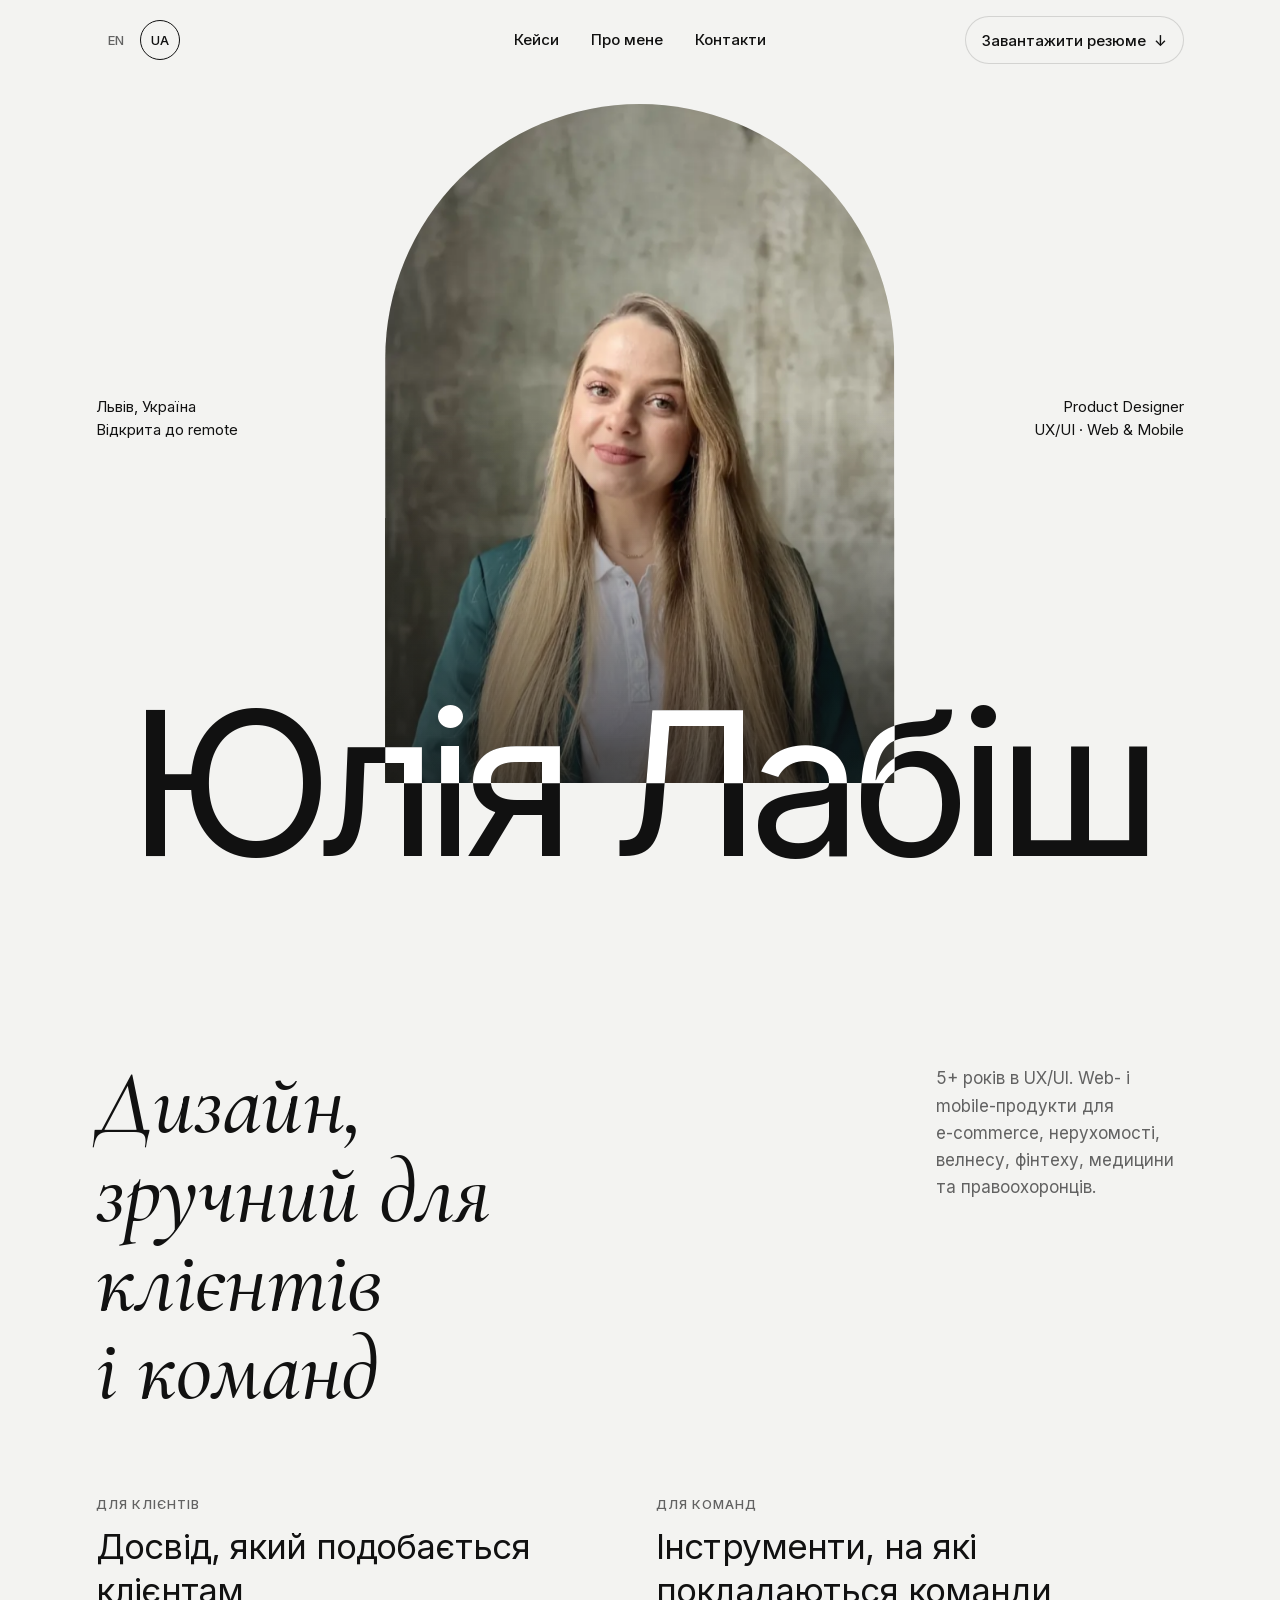
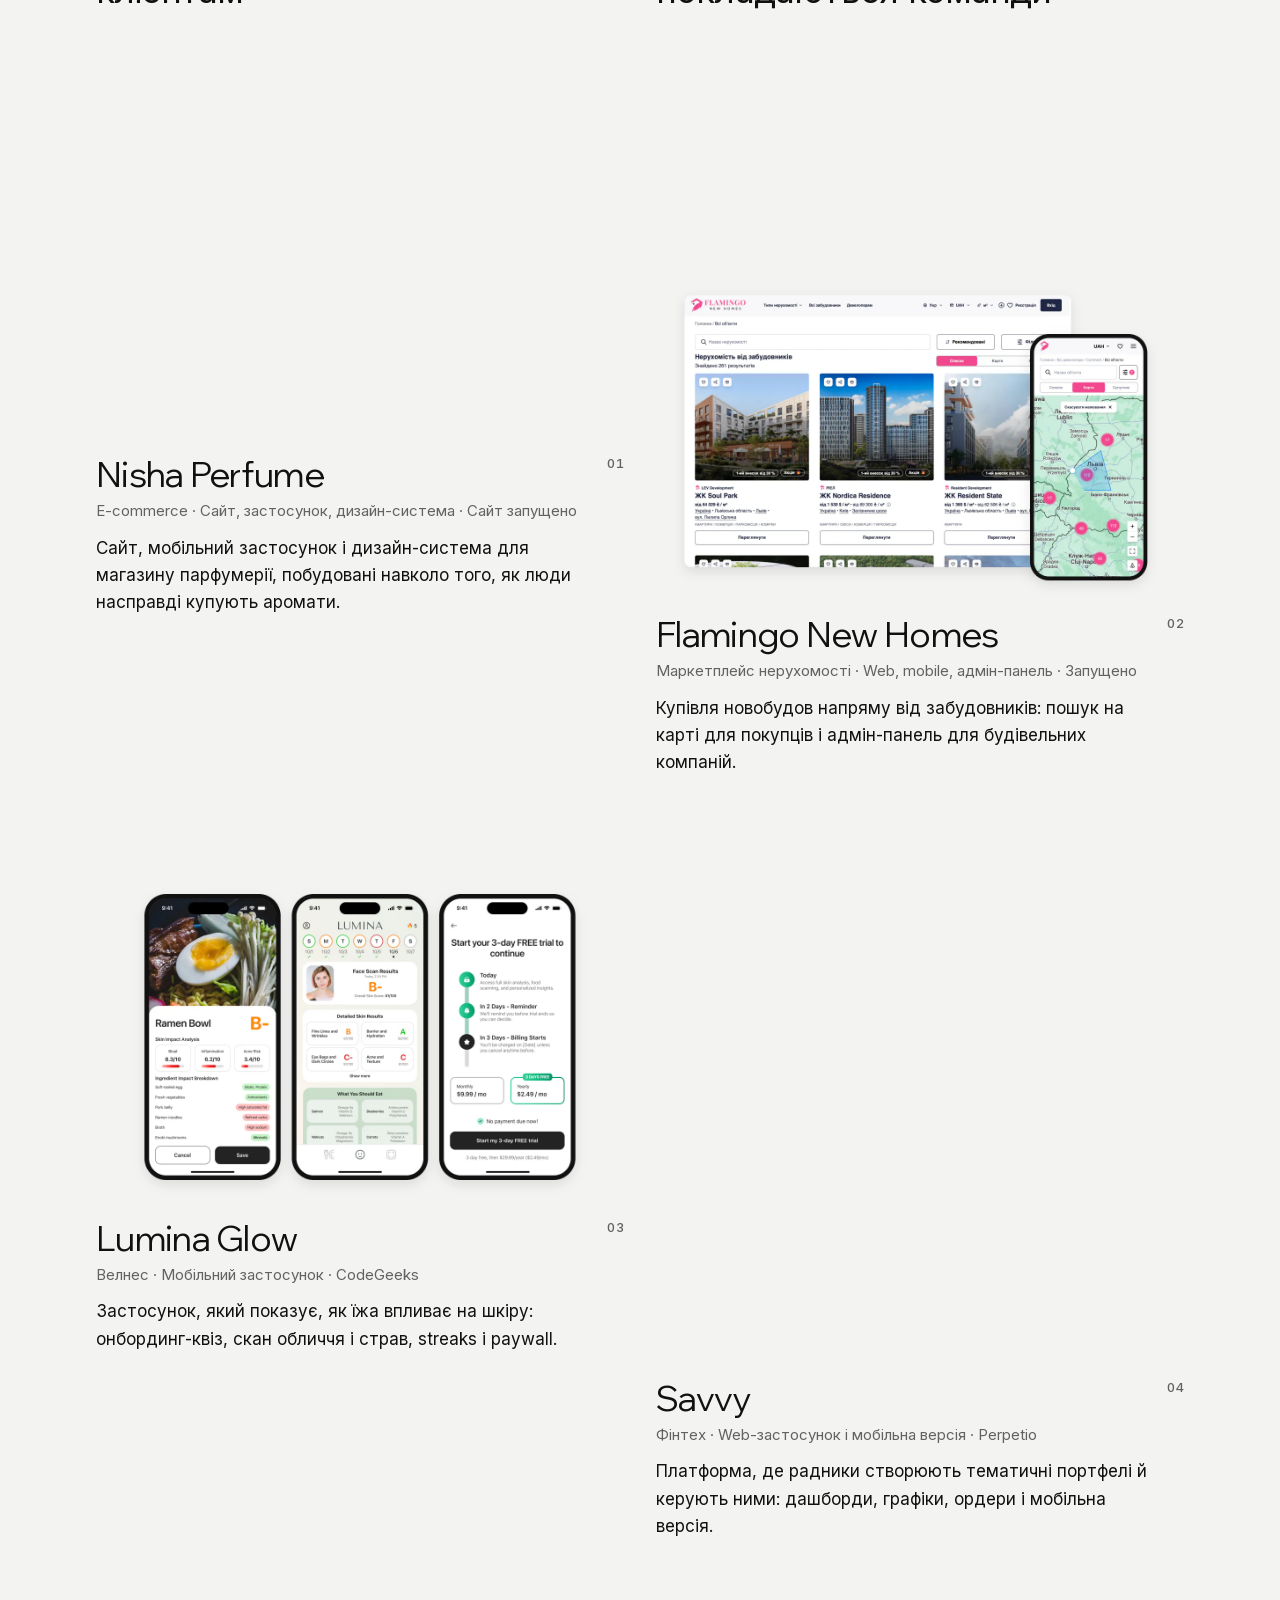
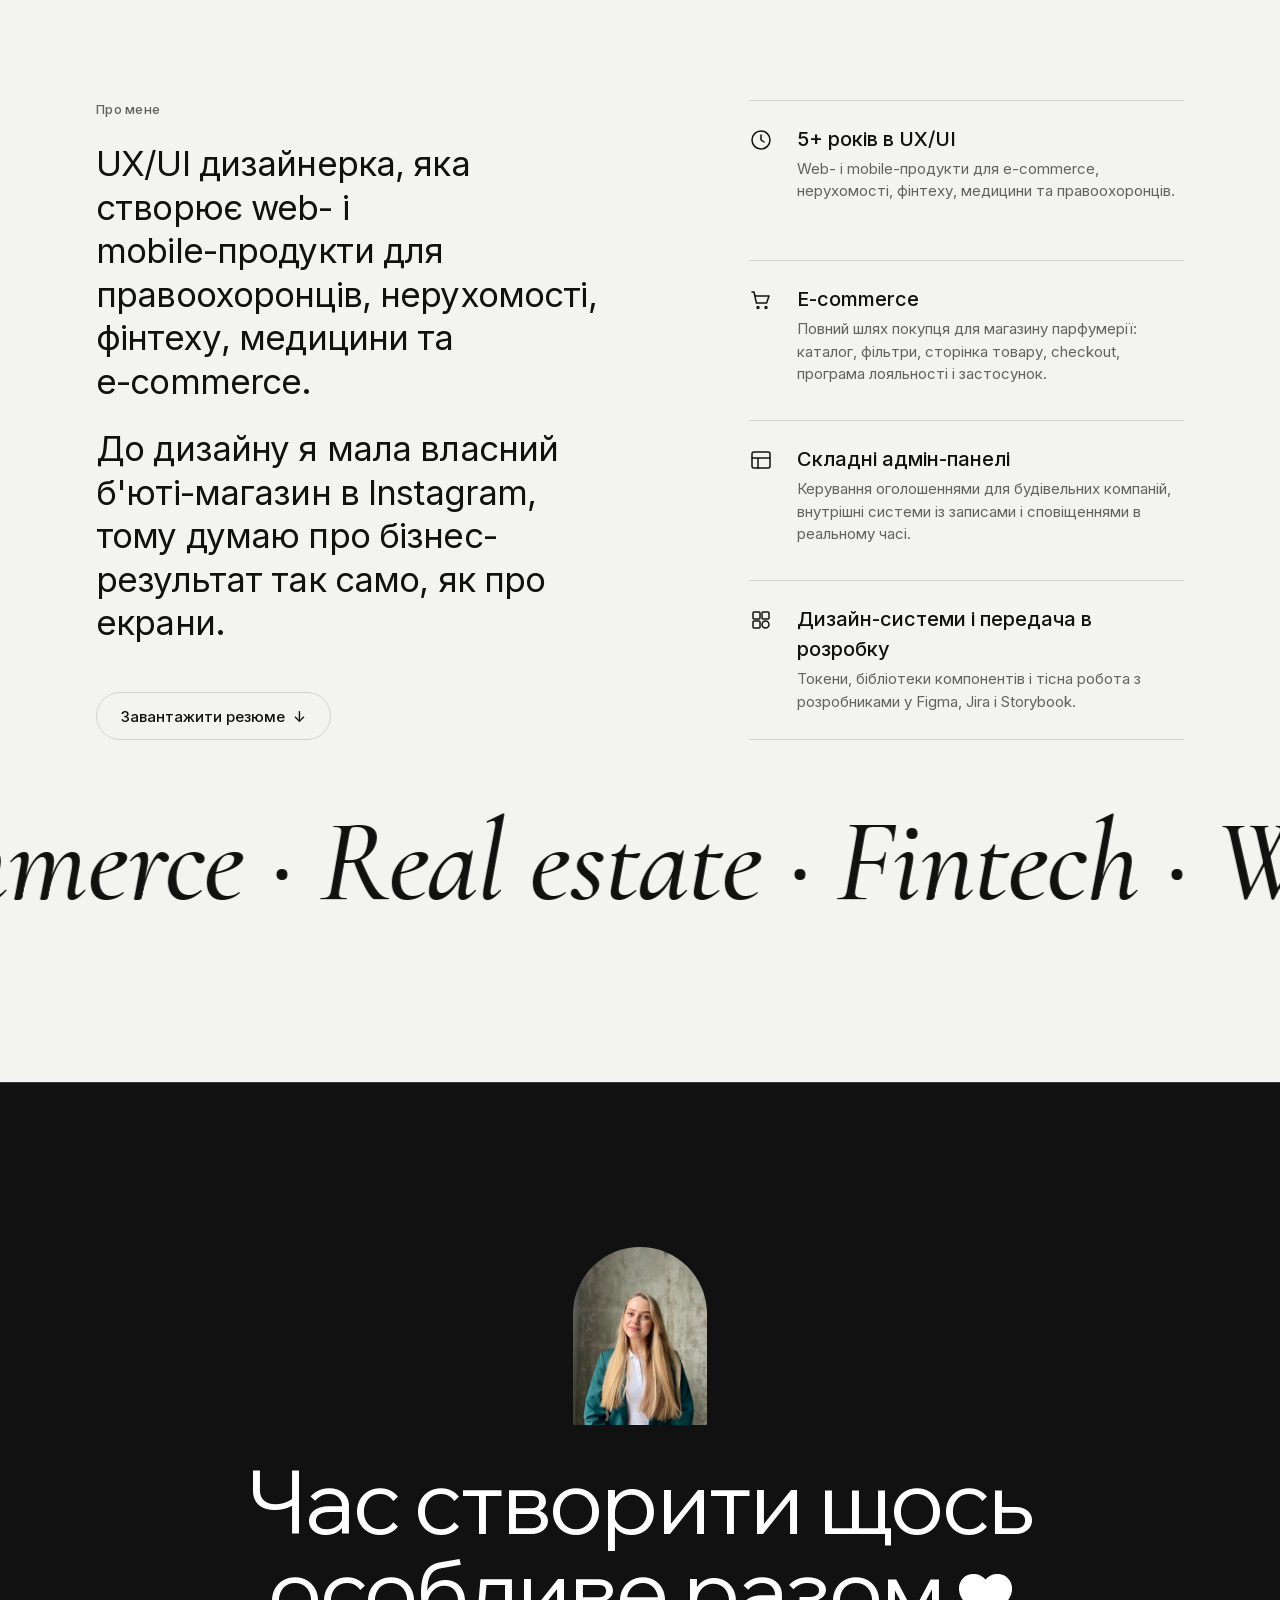
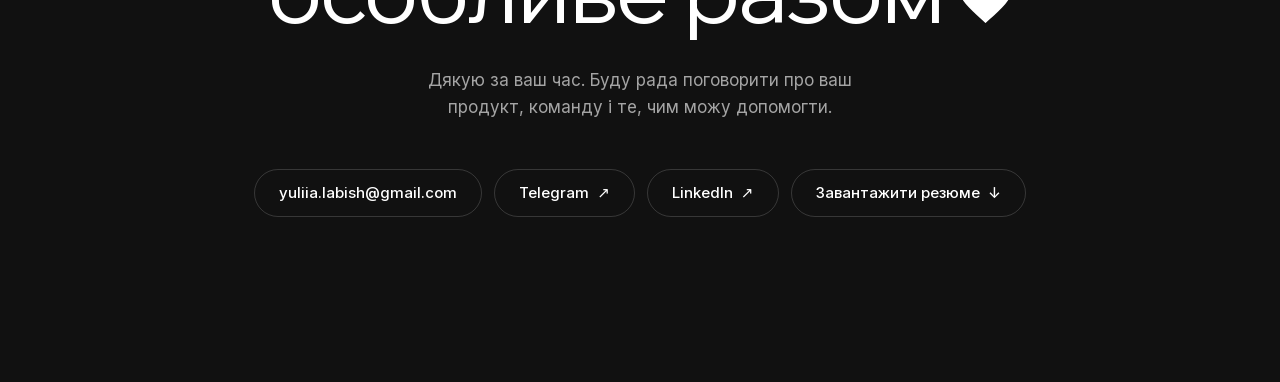
==== commit 52068690: "UA running line in English, like the English site The running line is a decorative element; the same" ====
--- a/uk/index.html
+++ b/uk/index.html
@@ -174,7 +174,7 @@
 
     <div class="ticker" aria-hidden="true">
       <div class="marquee" data-marquee="0.8">
-        <span class="marquee__item">E-commerce · Нерухомість · Фінтех · Велнес · Медицина · Правоохоронці · Соціальні застосунки ·</span>
+        <span class="marquee__item" lang="en">E-commerce · Real estate · Fintech · Wellness · Healthcare · Law enforcement · Social apps ·</span>
       </div>
     </div>
   </main>
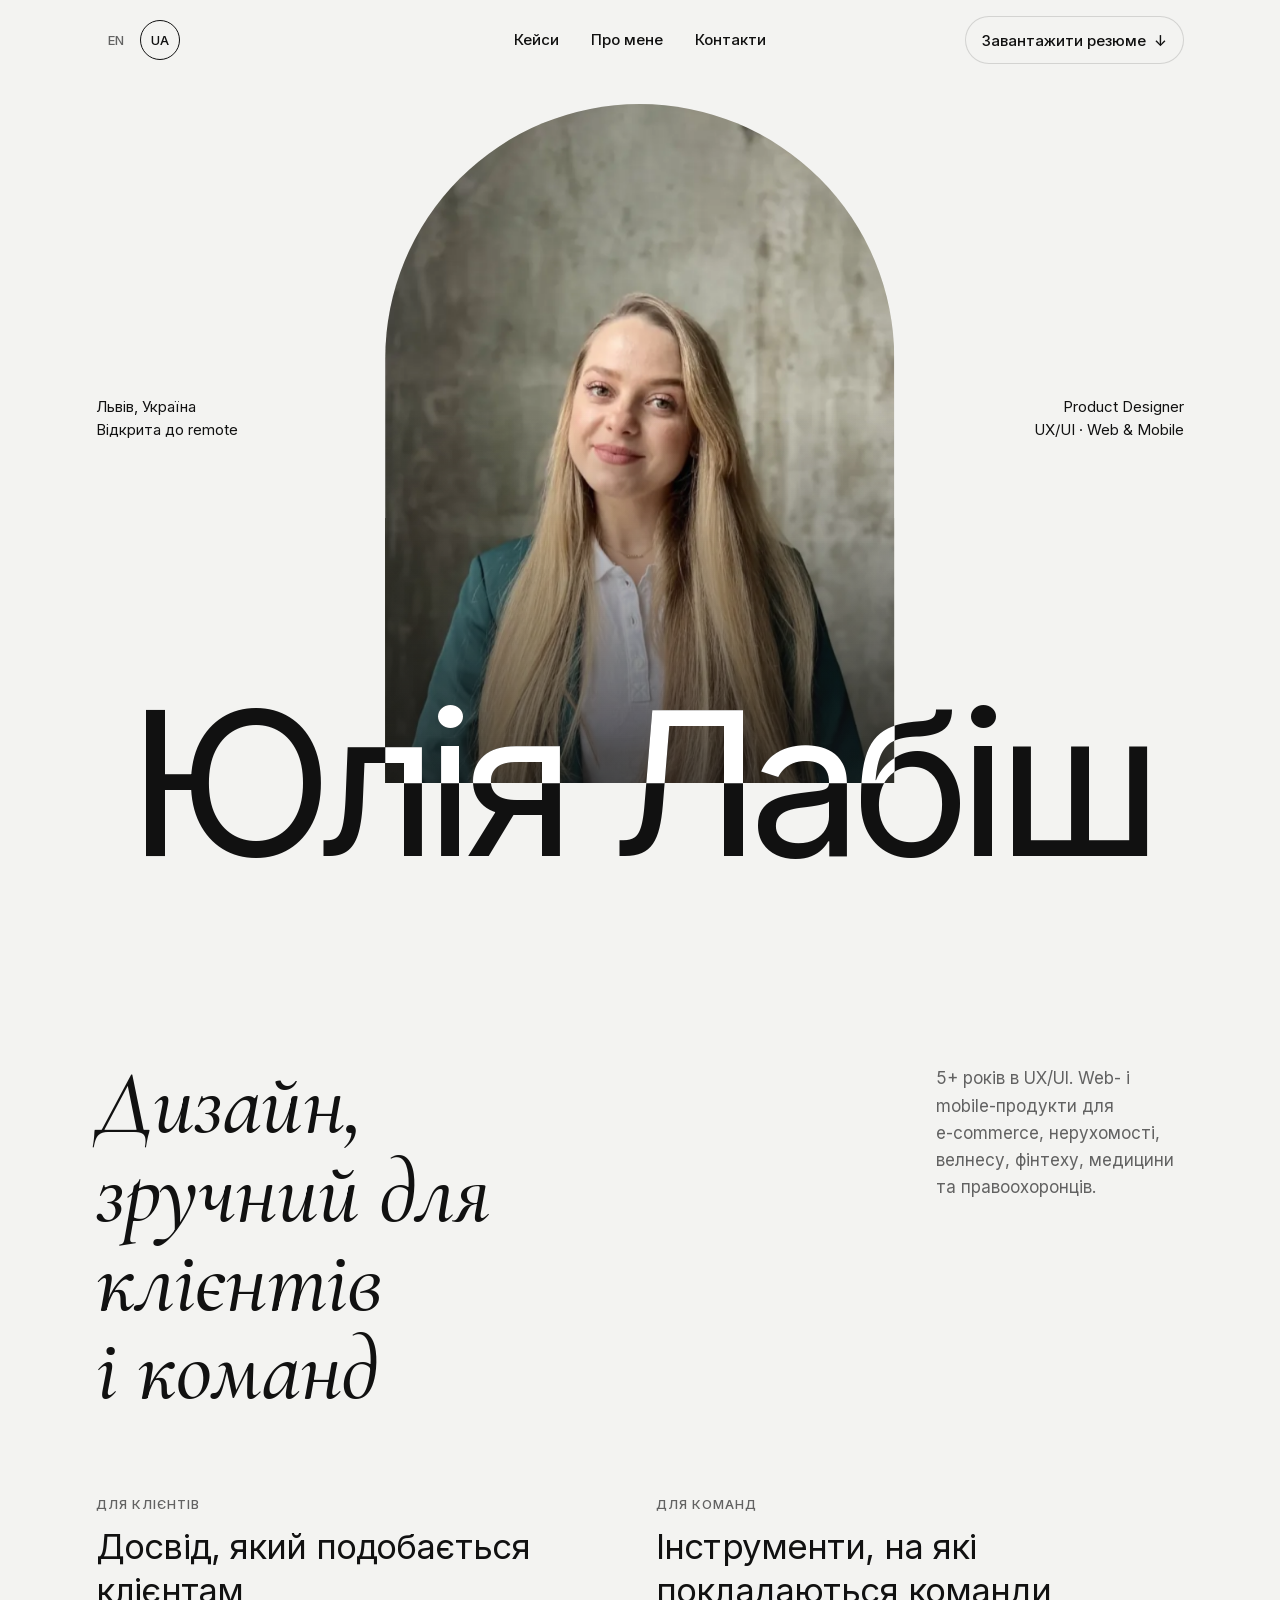
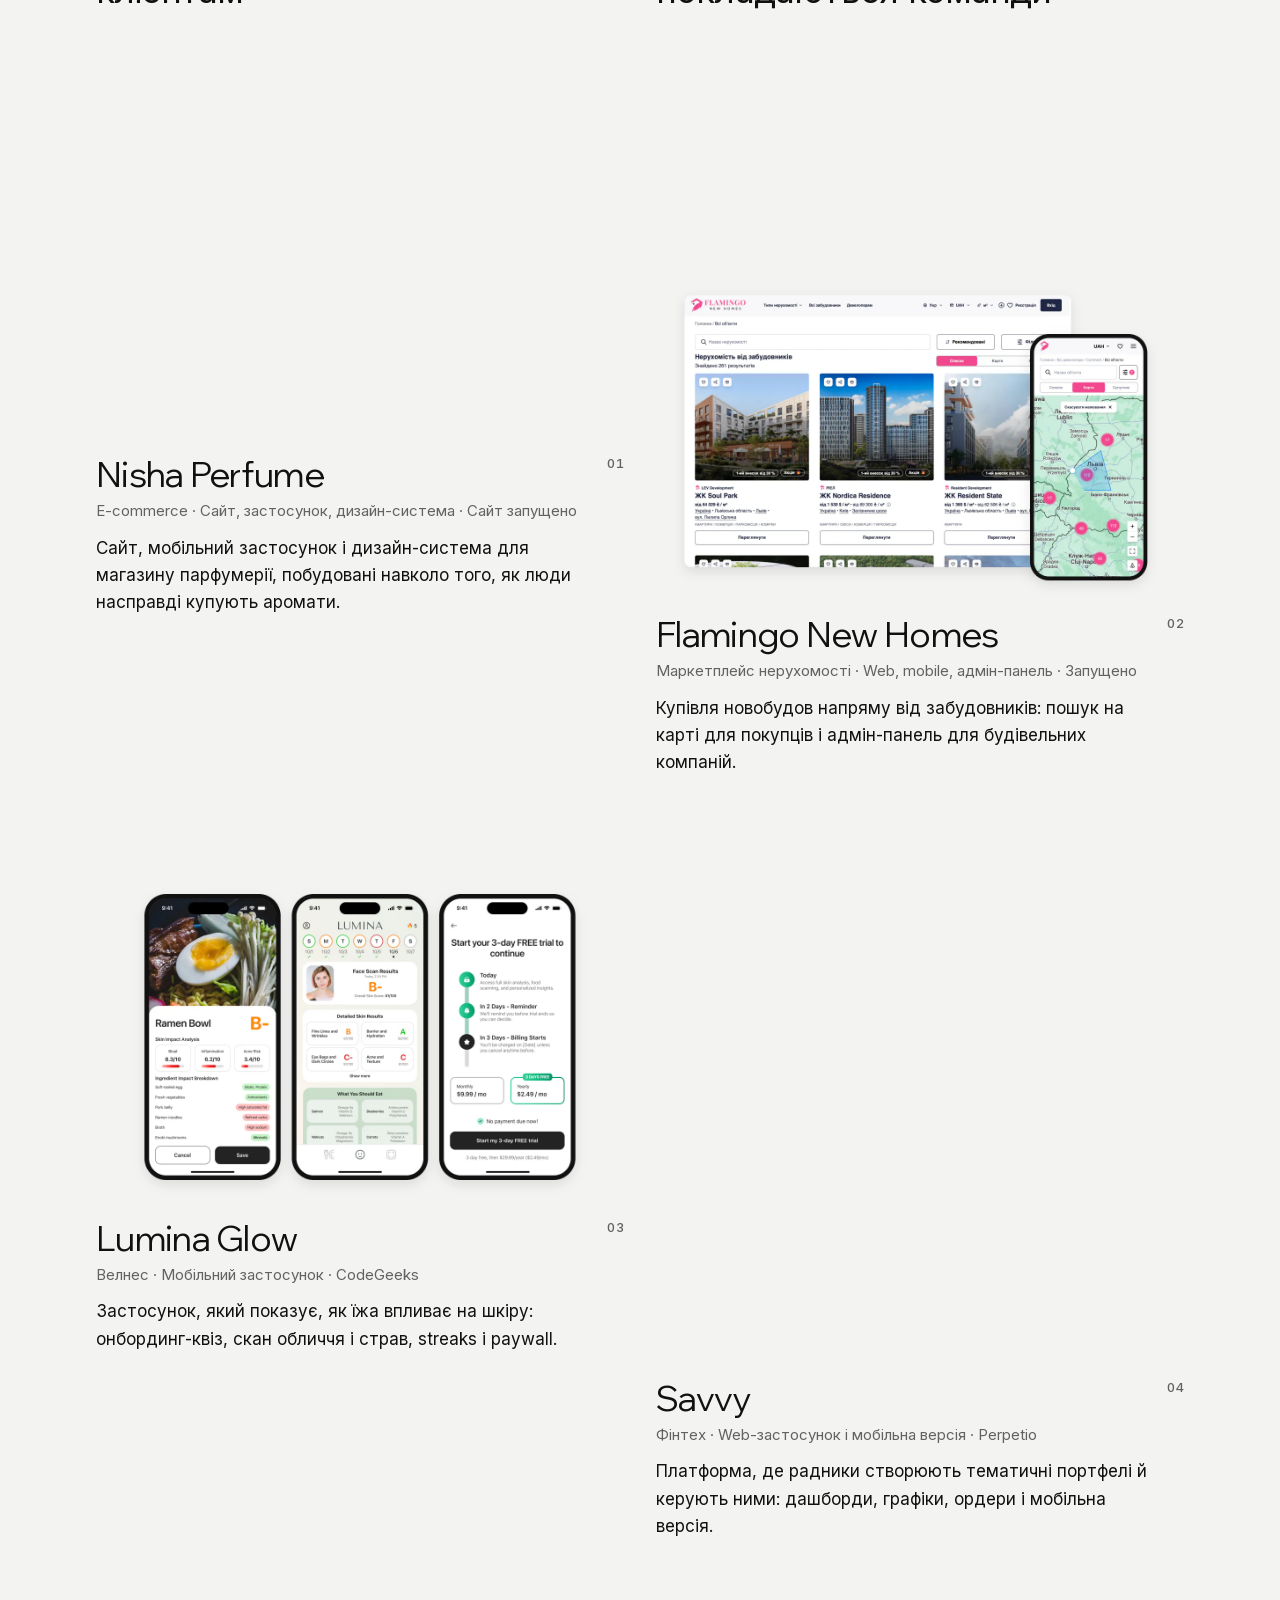
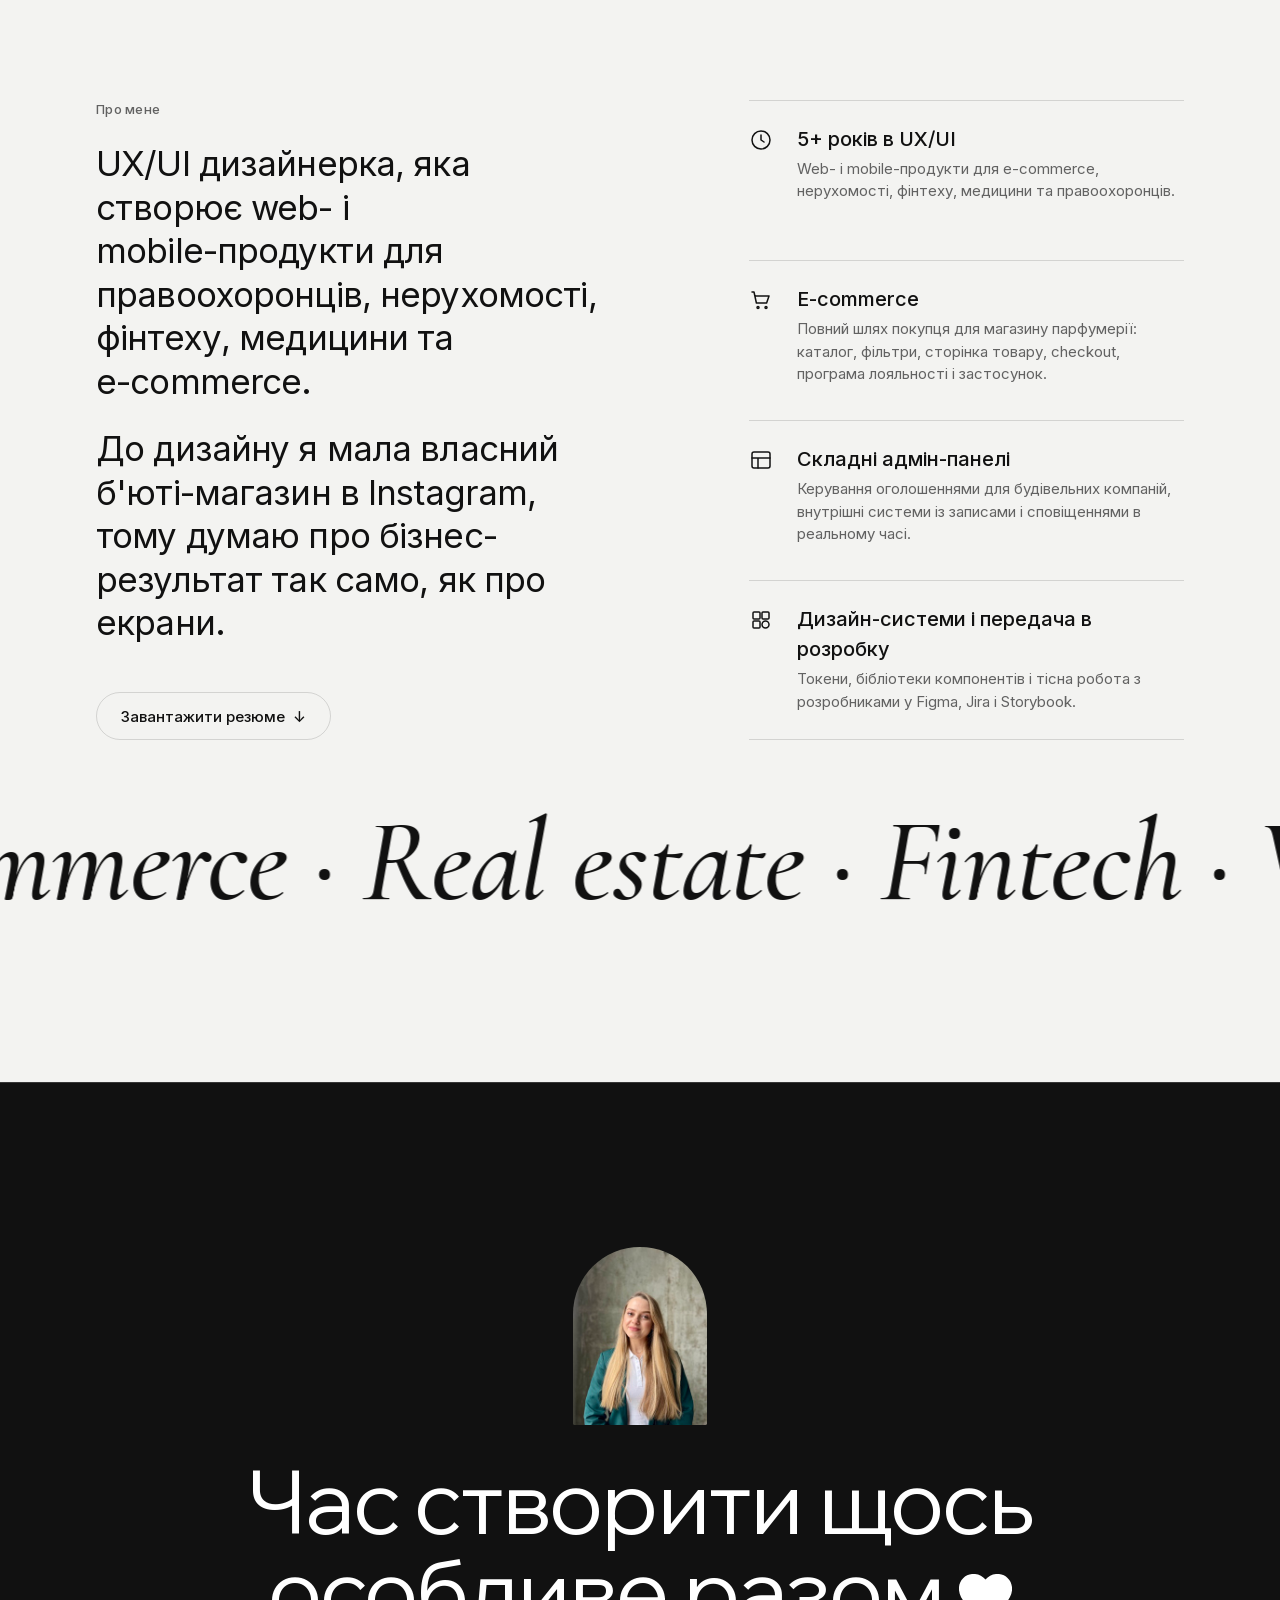
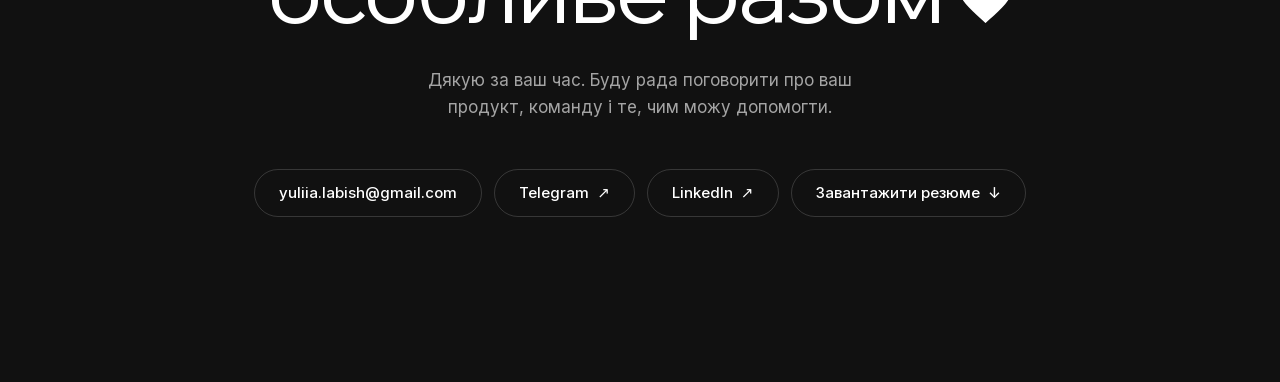
==== commit 91c3a923: "Switch site addresses to the new domain yuliialabish.com Canonical, hreflang, og:url and og:image in" ====
--- a/uk/index.html
+++ b/uk/index.html
@@ -5,10 +5,10 @@
   <meta name="viewport" content="width=device-width, initial-scale=1">
   <title>Юлія Лабіш · Product Designer (UX/UI)</title>
   <meta name="description" content="Юлія Лабіш, Product Designer (UX/UI) зі Львова. Web- і mobile-продукти: e-commerce, нерухомість, велнес і фінтех.">
-  <link rel="canonical" href="https://yuliia-labish.github.io/uk/">
-  <link rel="alternate" hreflang="en" href="https://yuliia-labish.github.io/">
-  <link rel="alternate" hreflang="uk" href="https://yuliia-labish.github.io/uk/">
-  <link rel="alternate" hreflang="x-default" href="https://yuliia-labish.github.io/">
+  <link rel="canonical" href="https://yuliialabish.com/uk/">
+  <link rel="alternate" hreflang="en" href="https://yuliialabish.com/">
+  <link rel="alternate" hreflang="uk" href="https://yuliialabish.com/uk/">
+  <link rel="alternate" hreflang="x-default" href="https://yuliialabish.com/">
   <script>
     document.documentElement.classList.add('js');
     // the loading screen plays only on the first visit; later pages and language switches open at once
@@ -28,8 +28,8 @@
   <meta property="og:locale" content="uk_UA">
   <meta property="og:title" content="Юлія Лабіш · Product Designer (UX/UI)">
   <meta property="og:description" content="Юлія Лабіш, Product Designer (UX/UI) зі Львова. Web- і mobile-продукти: e-commerce, нерухомість, велнес і фінтех.">
-  <meta property="og:url" content="https://yuliia-labish.github.io/uk/">
-  <meta property="og:image" content="https://yuliia-labish.github.io/assets/img/brand/og-image.jpg">
+  <meta property="og:url" content="https://yuliialabish.com/uk/">
+  <meta property="og:image" content="https://yuliialabish.com/assets/img/brand/og-image.jpg">
   <meta property="og:image:width" content="1200">
   <meta property="og:image:height" content="630">
   <meta property="og:image:alt" content="Yuliia Labish, Product Designer · UX/UI · Web &amp; Mobile">
--- a/assets/css/style.css
+++ b/assets/css/style.css
@@ -977,6 +977,15 @@
   font-size: var(--text-h1);
   line-height: 1;
 }
+/* phones: always three lines, "Let's create / something great / together", "Час створити / щось особливе / разом".
+   The longest of them ("something great") is about 7.45em wide, so the title is at most 7.7em wide
+   and the font shrinks a little on narrow screens until 7.7em fits between the margins */
+@media (max-width: 767px) {
+  .footer__title {
+    max-width: 7.7em;
+    font-size: min(var(--text-h1), (100vw - var(--margin) * 2) / 7.7);
+  }
+}
 /* low desktop windows (old 13" laptops): a smaller photo and less air, so the whole footer still fits the screen */
 @media (min-width: 768px) and (max-height: 760px) {
   .site-footer { padding: var(--space-7) 0; }
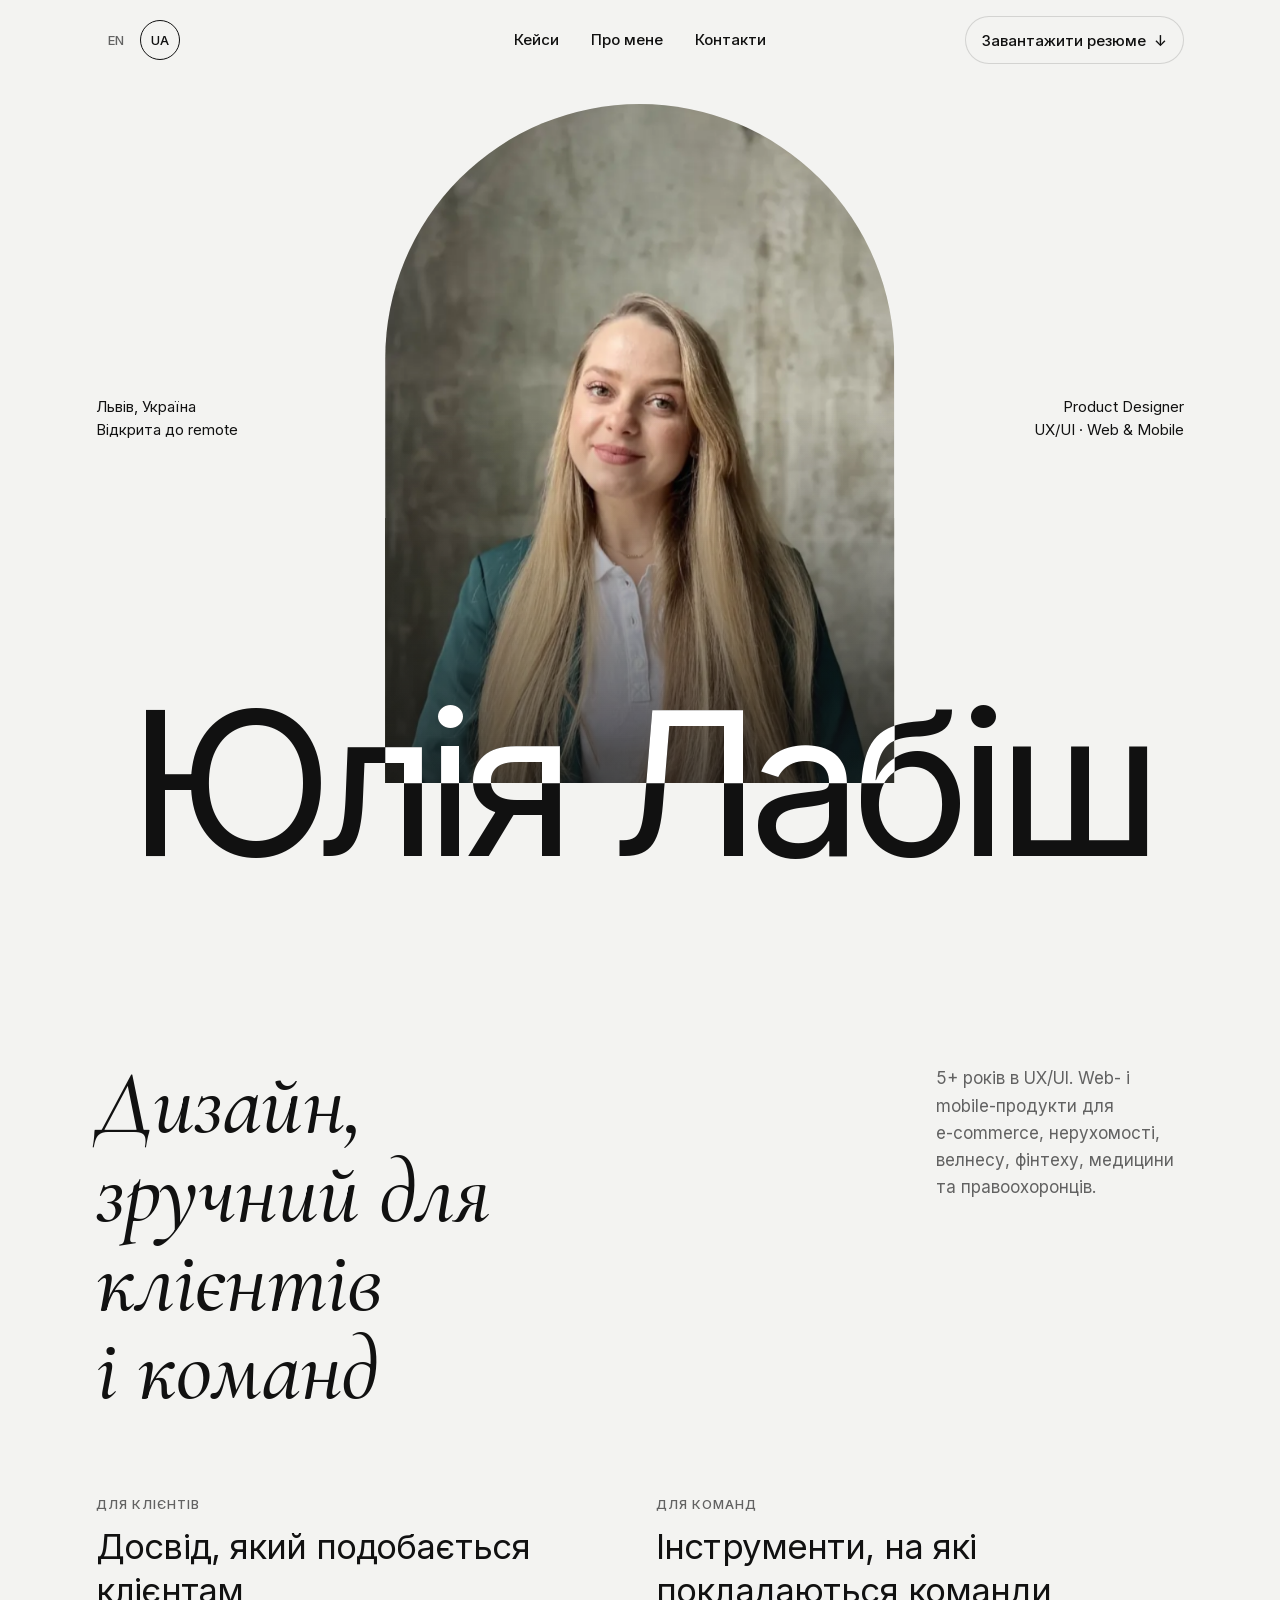
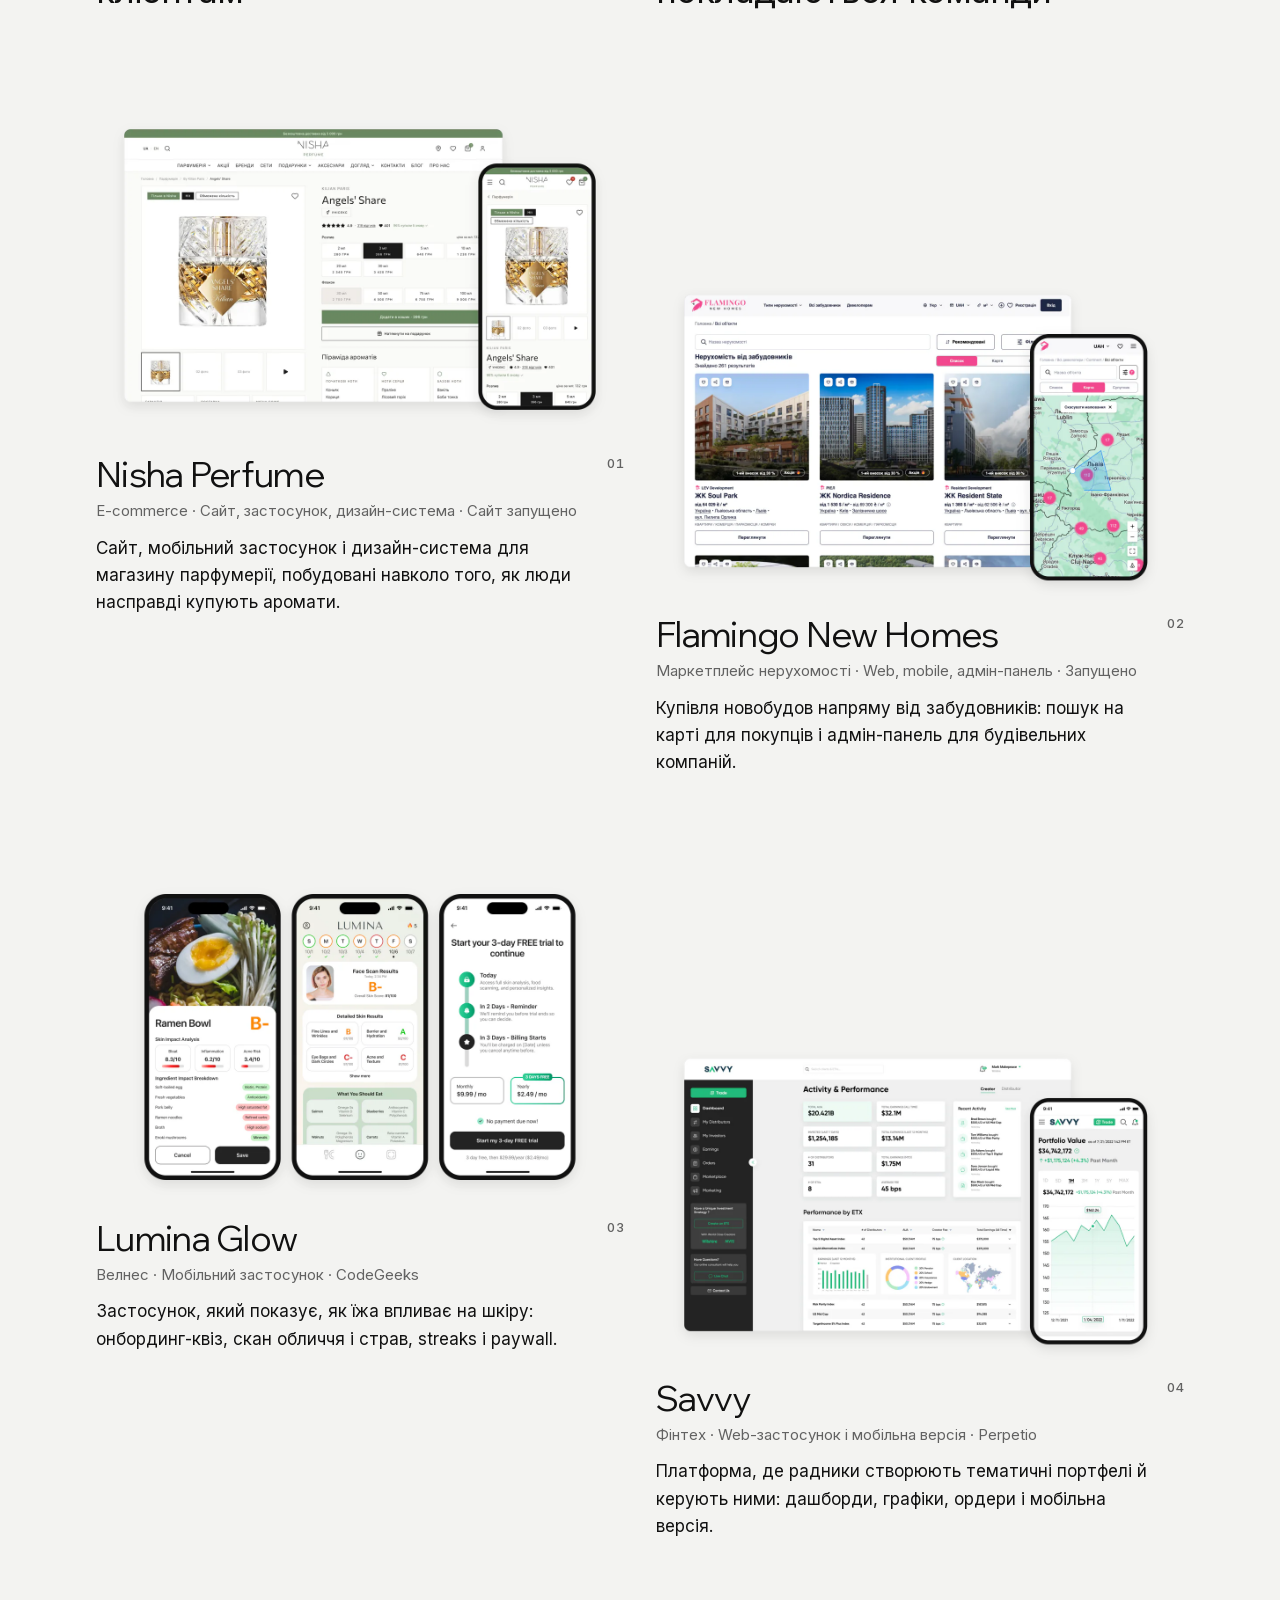
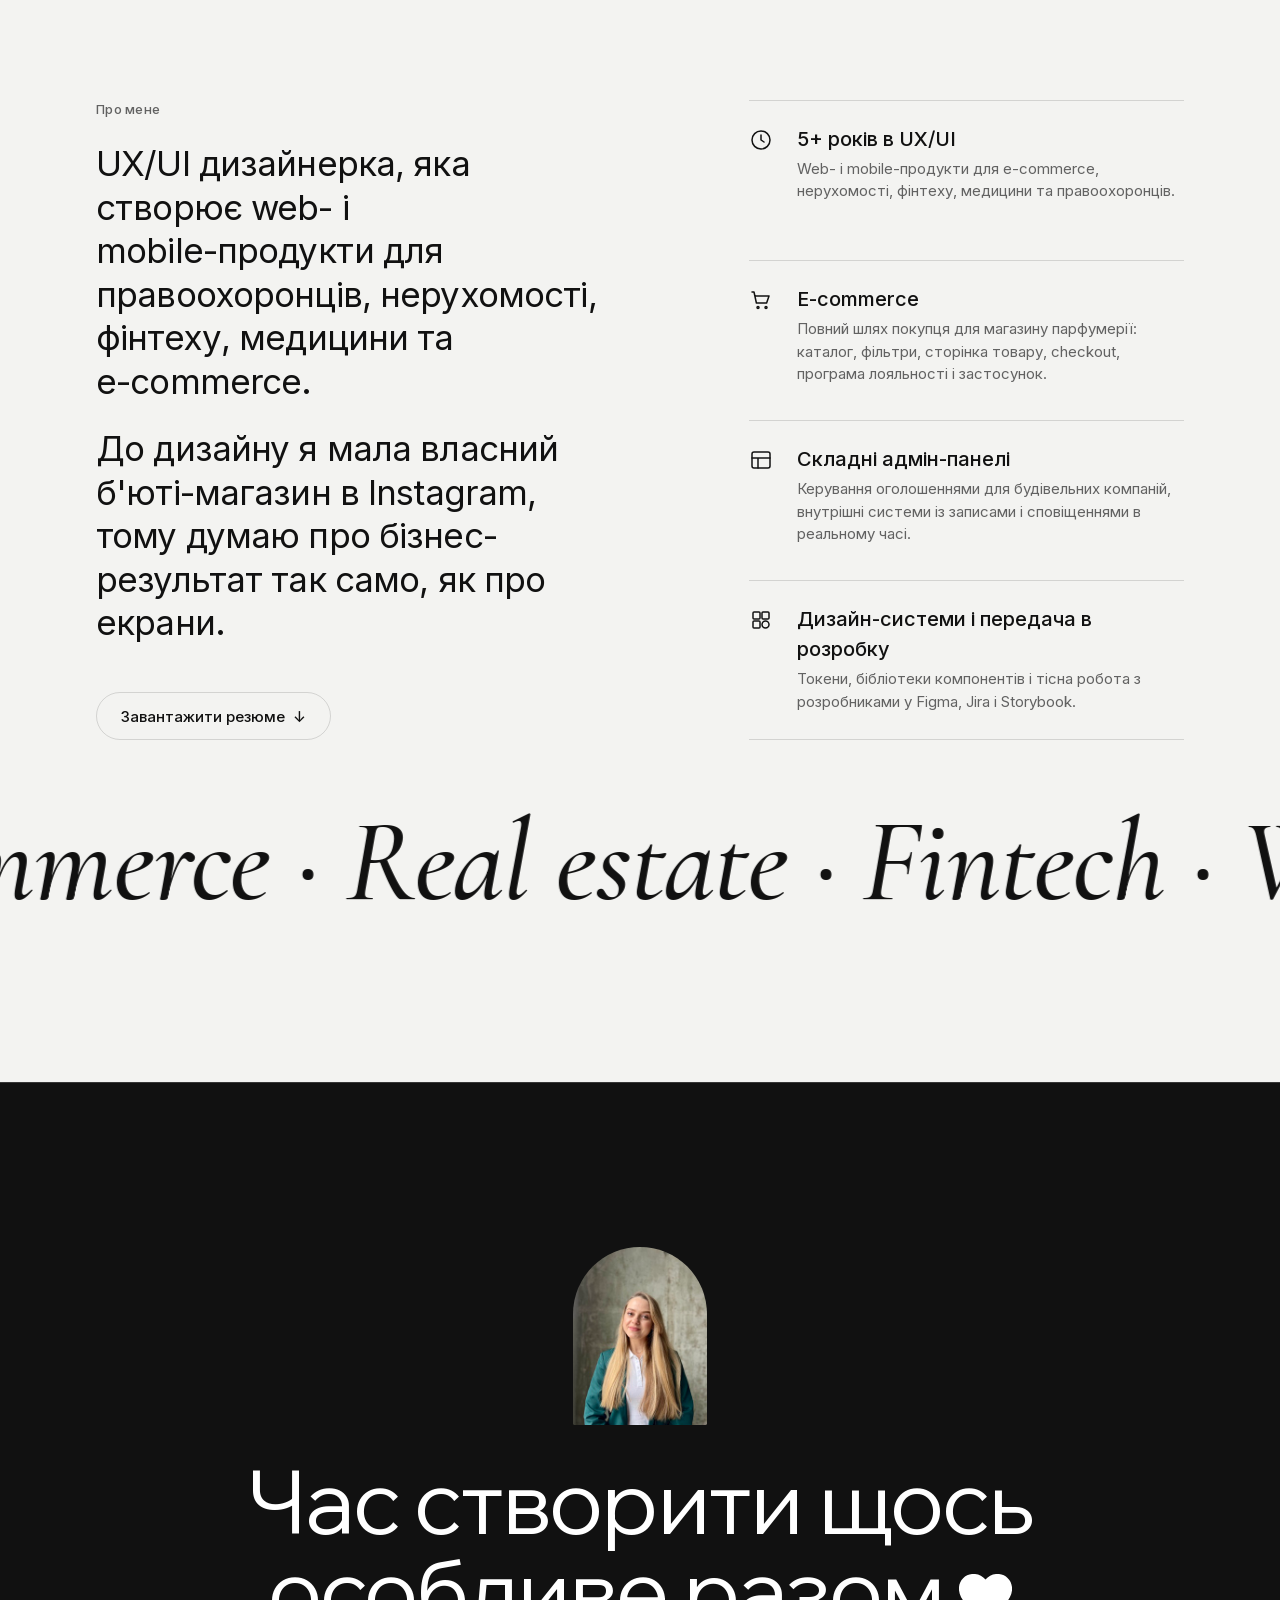
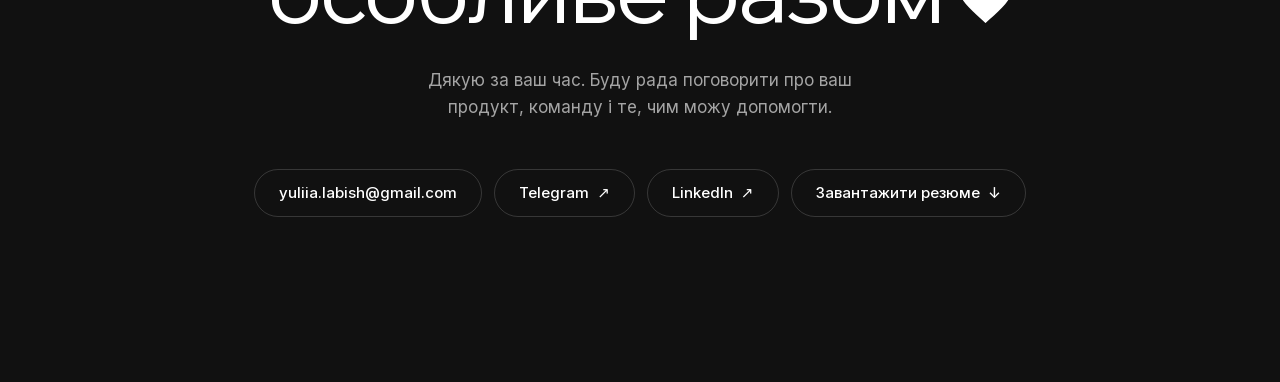
==== commit 7b6ec0b7: "Home case covers: scroll-linked zoom instead of the bottom-up wipe Co-Authored-By: Claude Opus 5.5 <" ====
--- a/uk/index.html
+++ b/uk/index.html
@@ -103,7 +103,7 @@
 
         <ul class="cards">
           <li class="card">
-            <div class="card__media reveal-img">
+            <div class="card__media">
               <picture><source media="(max-width: 767px)" srcset="../assets/img/cases/nisha-perfume-m.webp 1200w, ../assets/img/cases/nisha-perfume-m-2x.webp 2400w" sizes="100vw" width="1200" height="1000"><img src="../assets/img/cases/nisha-perfume.webp" srcset="../assets/img/cases/nisha-perfume.webp 1200w, ../assets/img/cases/nisha-perfume-2x.webp 2400w" sizes="(min-width: 768px) 50vw, 100vw" width="1200" height="750" alt="Сторінка товару Angels' Share у Nisha Perfume на десктопі й телефоні: вибір об'єму від 2 мл, рейтинг і кнопка «Додати в кошик»." loading="lazy"></picture>
             </div>
             <div class="card__body reveal-up">
@@ -115,7 +115,7 @@
           </li>
 
           <li class="card">
-            <div class="card__media reveal-img">
+            <div class="card__media">
               <picture><source media="(max-width: 767px)" srcset="../assets/img/cases/flamingo-new-homes-m.webp 1200w, ../assets/img/cases/flamingo-new-homes-m-2x.webp 2400w" sizes="100vw" width="1200" height="1000"><img src="../assets/img/cases/flamingo-new-homes.webp" srcset="../assets/img/cases/flamingo-new-homes.webp 1200w, ../assets/img/cases/flamingo-new-homes-2x.webp 2400w" sizes="(min-width: 768px) 50vw, 100vw" width="1200" height="750" alt="Flamingo New Homes на десктопі й телефоні: каталог на живому сайті з ЖК Soul Park, Nordica Residence і Resident State та мапа на телефоні з намальованою зоною пошуку навколо Львова." loading="lazy"></picture>
             </div>
             <div class="card__body reveal-up">
@@ -127,7 +127,7 @@
           </li>
 
           <li class="card">
-            <div class="card__media reveal-img">
+            <div class="card__media">
               <picture><source media="(max-width: 767px)" srcset="../assets/img/cases/lumina-glow-m.webp 1200w, ../assets/img/cases/lumina-glow-m-2x.webp 2400w" sizes="100vw" width="1200" height="1000"><img src="../assets/img/cases/lumina-glow.webp" srcset="../assets/img/cases/lumina-glow.webp 1200w, ../assets/img/cases/lumina-glow-2x.webp 2400w" sizes="(min-width: 768px) 50vw, 100vw" width="1200" height="750" alt="Lumina Glow на трьох телефонах: скан рамену з оцінкою B-, дашборд шкіри з результатами скану обличчя і пейвол із 3-денним безкоштовним періодом." loading="lazy"></picture>
             </div>
             <div class="card__body reveal-up">
@@ -139,7 +139,7 @@
           </li>
 
           <li class="card">
-            <div class="card__media reveal-img">
+            <div class="card__media">
               <picture><source media="(max-width: 767px)" srcset="../assets/img/cases/savvy-m.webp 1200w, ../assets/img/cases/savvy-m-2x.webp 2400w" sizes="100vw" width="1200" height="1000"><img src="../assets/img/cases/savvy.webp" srcset="../assets/img/cases/savvy.webp 1200w, ../assets/img/cases/savvy-2x.webp 2400w" sizes="(min-width: 768px) 50vw, 100vw" width="1200" height="750" alt="Savvy на екрані комп’ютера і телефоні: дашборд творця з заробітком, останніми угодами й результатами за ETX і мобільний дашборд." loading="lazy"></picture>
             </div>
             <div class="card__body reveal-up">
--- a/assets/css/style.css
+++ b/assets/css/style.css
@@ -91,6 +91,8 @@
   --stagger: 60ms;
   --ease: cubic-bezier(0.76, 0, 0.24, 1);
   --ease-out: cubic-bezier(0.22, 1, 0.36, 1);
+  --scale-hover: 1.06;   /* case cover zoom on hover */
+  --scale-scroll: 1.08;  /* case cover zoom while the card scrolls into view */
 }
 
 @media (min-width: 768px) {
@@ -500,32 +502,16 @@
   overflow: hidden;
 }
 
-/* phones: a tall 2 : 3 arch that shrinks with the screen height, so buttons, photo, name and the
-   "Based in" row fit one screen. Height left for the photo = screen − top padding
-   − meta row (gap + two lines) − bottom padding − the part of the name below the photo
-   (two lines × 0.86 minus the 0.85em of the first line on the photo ≈ 0.87em); width = height × 2/3.
-   It is never narrower than the first name ("Yuliia" ≈ 2.14em) plus air on both sides (2.45em),
-   so the first name always lies fully on the photo; on very short screens the hero then scrolls. */
+/* phones: a 3 : 4 arch the full width of the content, with the same side margins as the rest
+   of the page (decided 16.11.2026: the old 2 : 3 arch shrank with the screen height and left wider
+   margins in Safari). At 3 : 4 its height stays close to the old arch, so photo, name and the
+   "Based in" row still fit most phone screens; on very short screens the hero scrolls.
+   The first name ("Yuliia" ≈ 2.14em) always lies fully on the photo: the photo is ≈ 2.8em wide. */
 .hero__photo {
   position: relative;
-  width: max(
-    var(--text-display-stack) * 2.45,
-    min(
-      100% - var(--margin) * 2,
-      var(--size-photo),
-      (100vh - var(--space-9) - var(--space-5) * 2 - var(--text-small) * 3 - var(--text-display-stack) * 0.87) * 2 / 3
-    )
-  );
-  width: max(
-    var(--text-display-stack) * 2.45,
-    min(
-      100% - var(--margin) * 2,
-      var(--size-photo),
-      (100svh - var(--space-9) - var(--space-5) * 2 - var(--text-small) * 3 - var(--text-display-stack) * 0.87) * 2 / 3
-    )
-  );
+  width: min(100% - var(--margin) * 2, var(--size-photo));
   margin: 0 auto;
-  aspect-ratio: 2 / 3;
+  aspect-ratio: 3 / 4;
   overflow: hidden;
   border-radius: var(--radius-pill) var(--radius-pill) 0 0; /* arch with a straight bottom: the name changes colour along a crisp line */
   background: var(--surface);
@@ -765,17 +751,36 @@
   transition: transform var(--dur-slower) var(--ease-out);
 }
 /* at rest the whole cover shows; it zooms in only on hover */
-.card:hover .card__media img { transform: scale(1.06); }
+.card:hover .card__media img { transform: scale(var(--scale-hover)); }
+/* the cover is there from the start; while the card scrolls into view the picture inside the
+   frame settles from a slight zoom to its full size, in step with the scroll (no timer, nothing
+   hidden). It uses `scale`, so it adds up with the hover `transform`. Browsers without
+   scroll-driven animations simply show the cover still (16.11.2026, replaced the bottom-up wipe) */
+@supports (animation-timeline: view()) {
+  /* the timeline follows the frame, not the picture: the frame clips its content, so it
+     counts as a scroller of its own and the picture would always look fully in view */
+  .card__media { view-timeline: --cover block; }
+  .card__media img {
+    animation: cover-settle linear both;
+    animation-timeline: --cover;
+    animation-range: entry 0% cover 50%;
+  }
+}
+@keyframes cover-settle {
+  from { scale: var(--scale-scroll); }
+  to { scale: 1; }
+}
 
 /* reveal on scroll */
-.js .reveal-img { clip-path: inset(100% 0 0 0); transition: clip-path var(--dur-slower) var(--ease); }
-.js .reveal-img.is-in { clip-path: inset(0 0 0 0); }
 .js .reveal-up {
   opacity: 0;
   transform: translateY(var(--space-7));
   transition: opacity var(--dur-slow) var(--ease-out), transform var(--dur-slow) var(--ease-out);
 }
 .js .reveal-up.is-in { opacity: 1; transform: none; }
+/* case cards on the home page: the text under a cover only fades in with a small lift */
+.js .card__body.reveal-up { transform: translateY(var(--space-3)); }
+.js .card__body.reveal-up.is-in { transform: none; }
 
 .card__body {
   display: grid;
@@ -1125,7 +1130,6 @@
 
 @media (prefers-reduced-motion: reduce) {
   *, *::before, *::after { transition: none !important; animation: none !important; }
-  .js .reveal-img { clip-path: none; }
   .js .reveal-up { opacity: 1; transform: none; }
   .js .strengths li::after, .js .strengths::after { transform: none; }
   .js .strengths li::before, .js .strengths strong, .js .strengths li > span { opacity: 1; transform: none; }
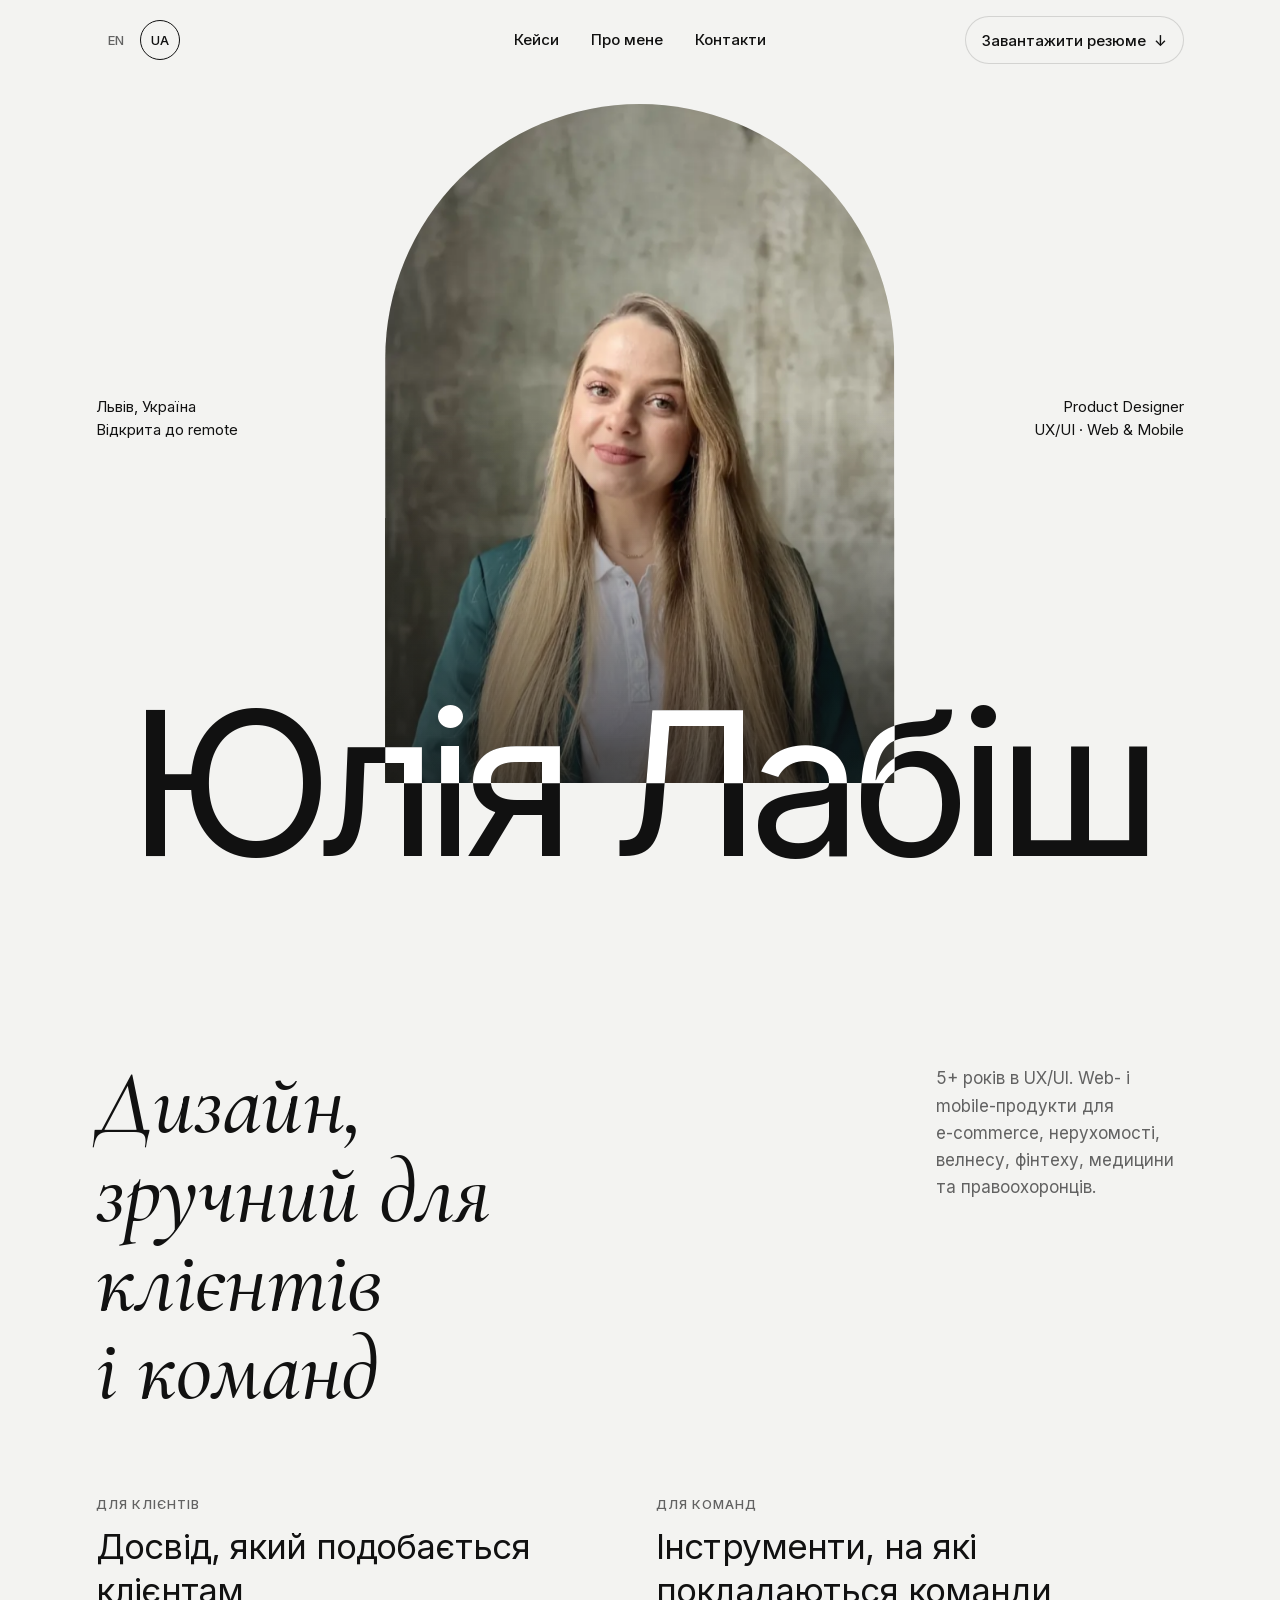
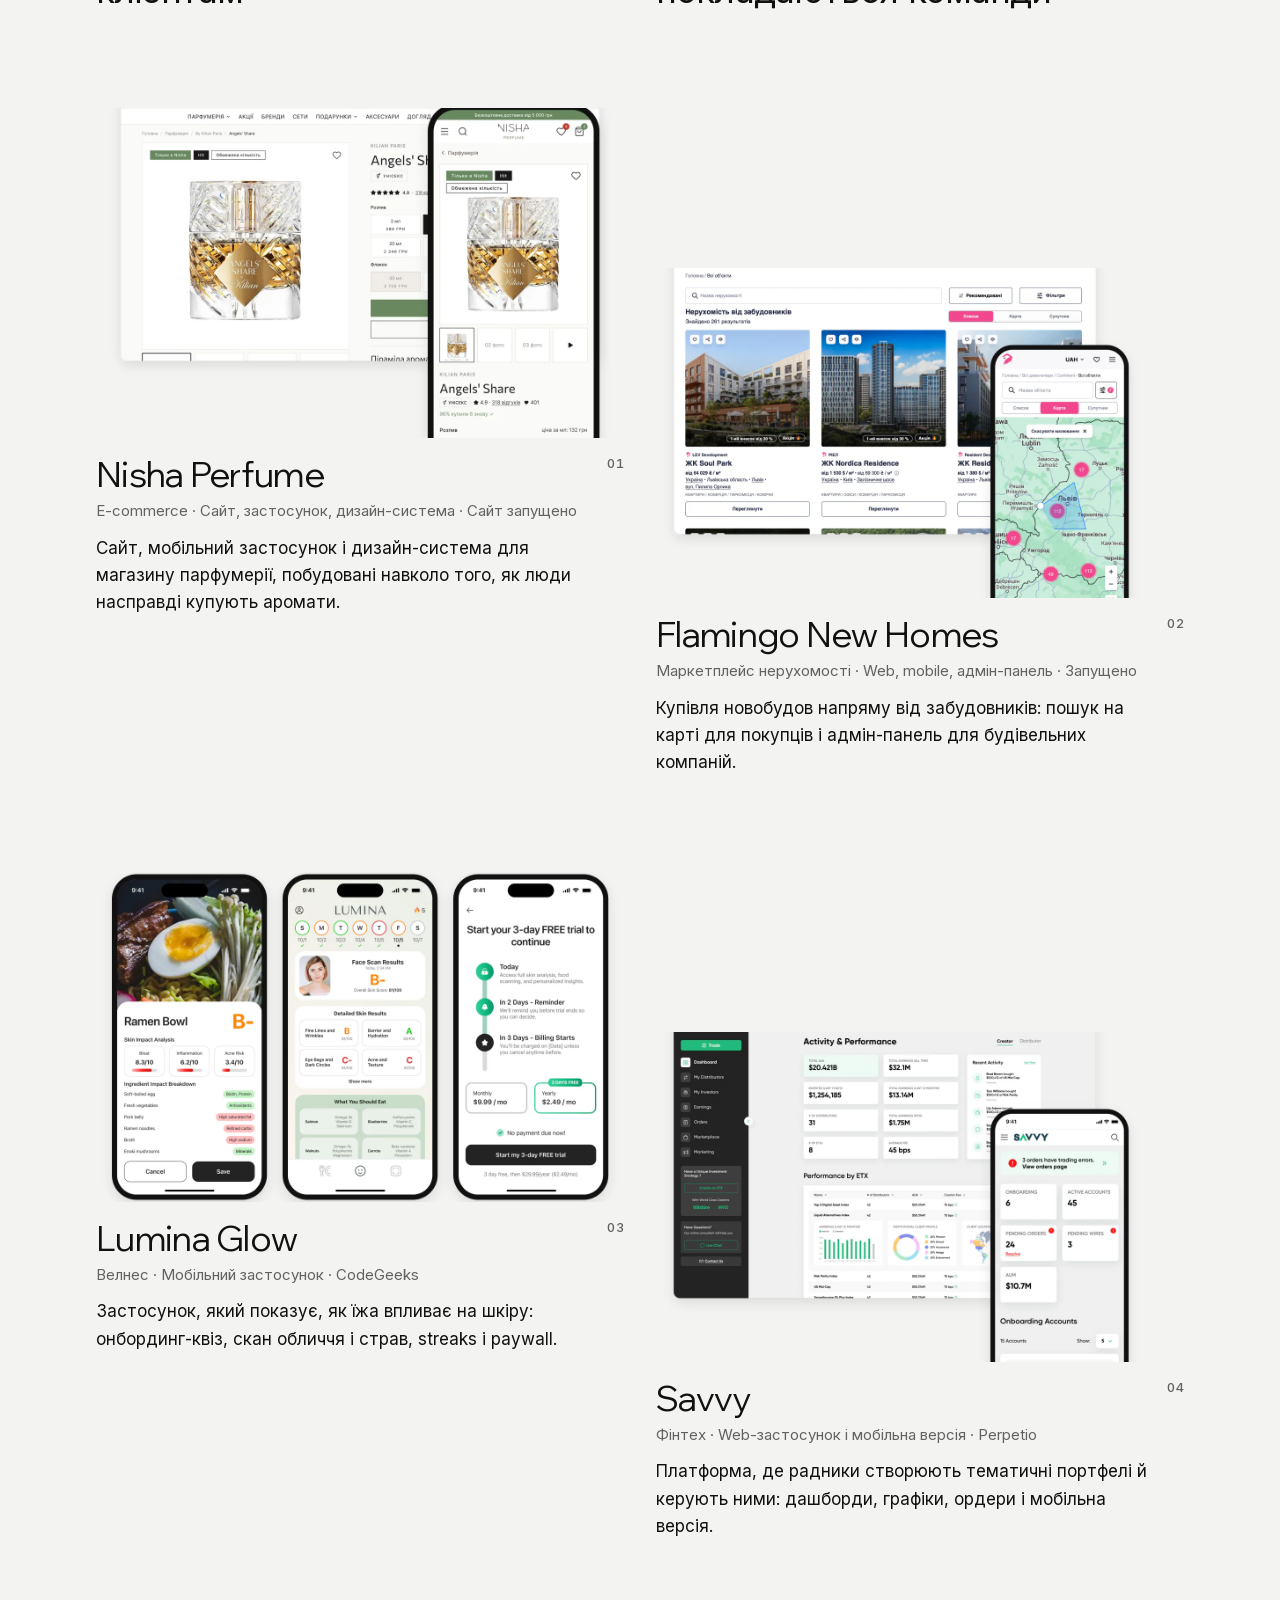
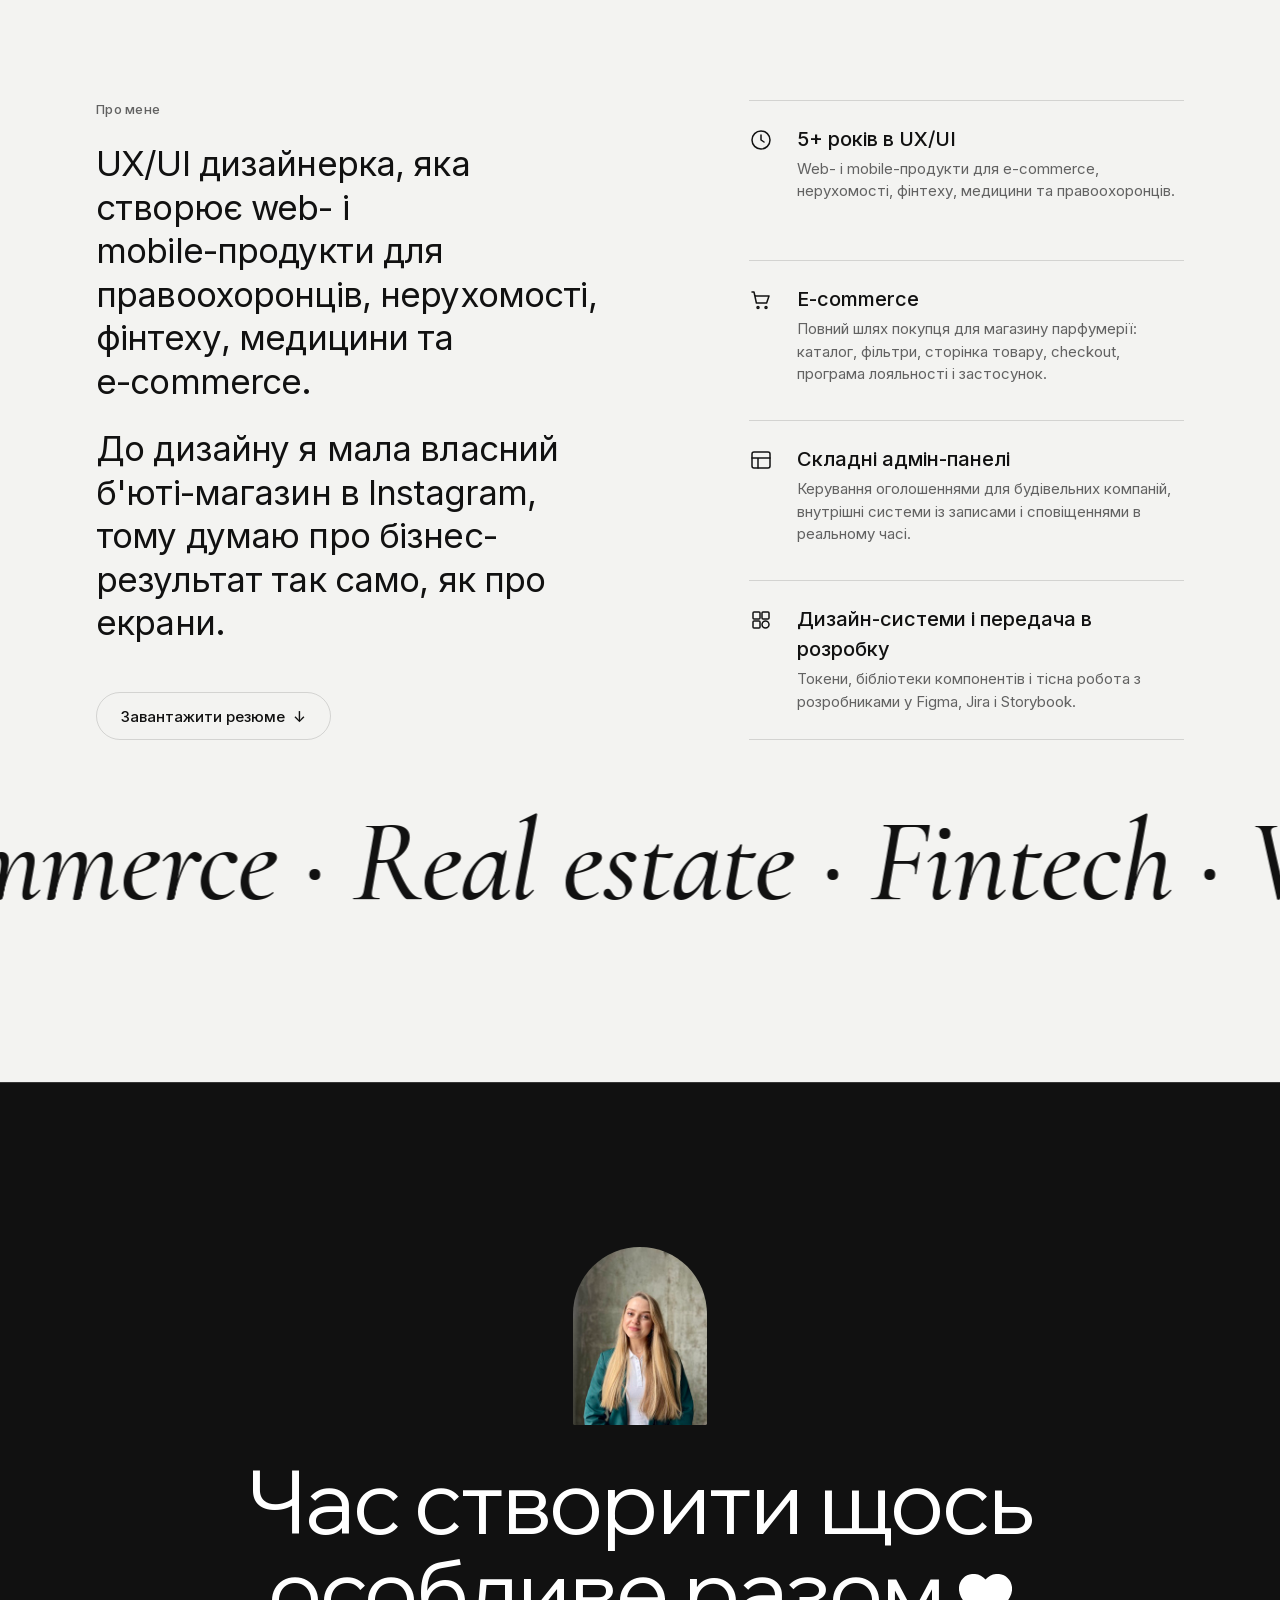
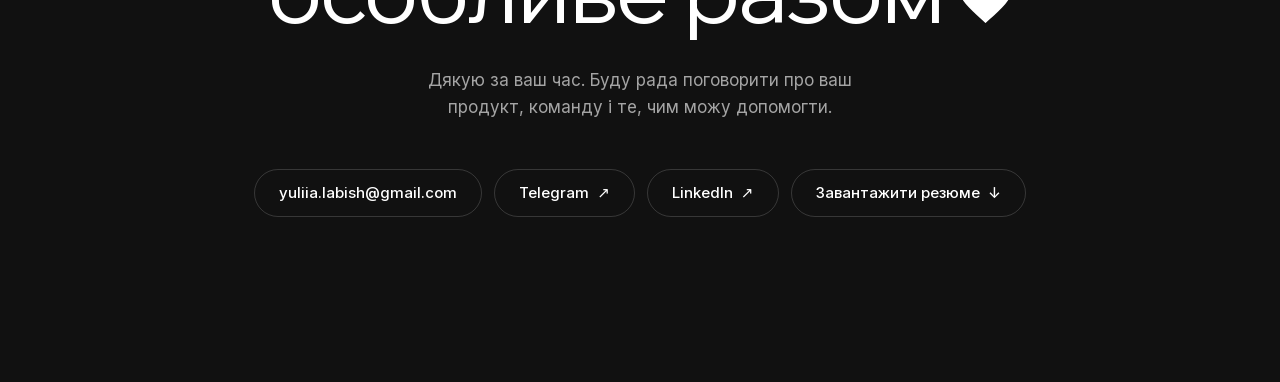
==== commit c5697160: "Sharper link preview image (2400x1260, larger text) Co-Authored-By: Claude Opus 5.5 <noreply@anthrop" ====
--- a/uk/index.html
+++ b/uk/index.html
@@ -29,9 +29,9 @@
   <meta property="og:title" content="Юлія Лабіш · Product Designer (UX/UI)">
   <meta property="og:description" content="Юлія Лабіш, Product Designer (UX/UI) зі Львова. Web- і mobile-продукти: e-commerce, нерухомість, велнес і фінтех.">
   <meta property="og:url" content="https://yuliialabish.com/uk/">
-  <meta property="og:image" content="https://yuliialabish.com/assets/img/brand/og-image.jpg">
-  <meta property="og:image:width" content="1200">
-  <meta property="og:image:height" content="630">
+  <meta property="og:image" content="https://yuliialabish.com/assets/img/brand/og-image-v2.jpg">
+  <meta property="og:image:width" content="2400">
+  <meta property="og:image:height" content="1260">
   <meta property="og:image:alt" content="Yuliia Labish, Product Designer · UX/UI · Web &amp; Mobile">
   <meta name="twitter:card" content="summary_large_image">
   <link rel="preload" as="image" type="image/webp" imagesrcset="../assets/img/photo/yuliia-labish-700.webp 700w, ../assets/img/photo/yuliia-labish.webp 1000w" imagesizes="(max-width: 767px) calc(100vw - 40px), min(44vw, 640px)" fetchpriority="high">
